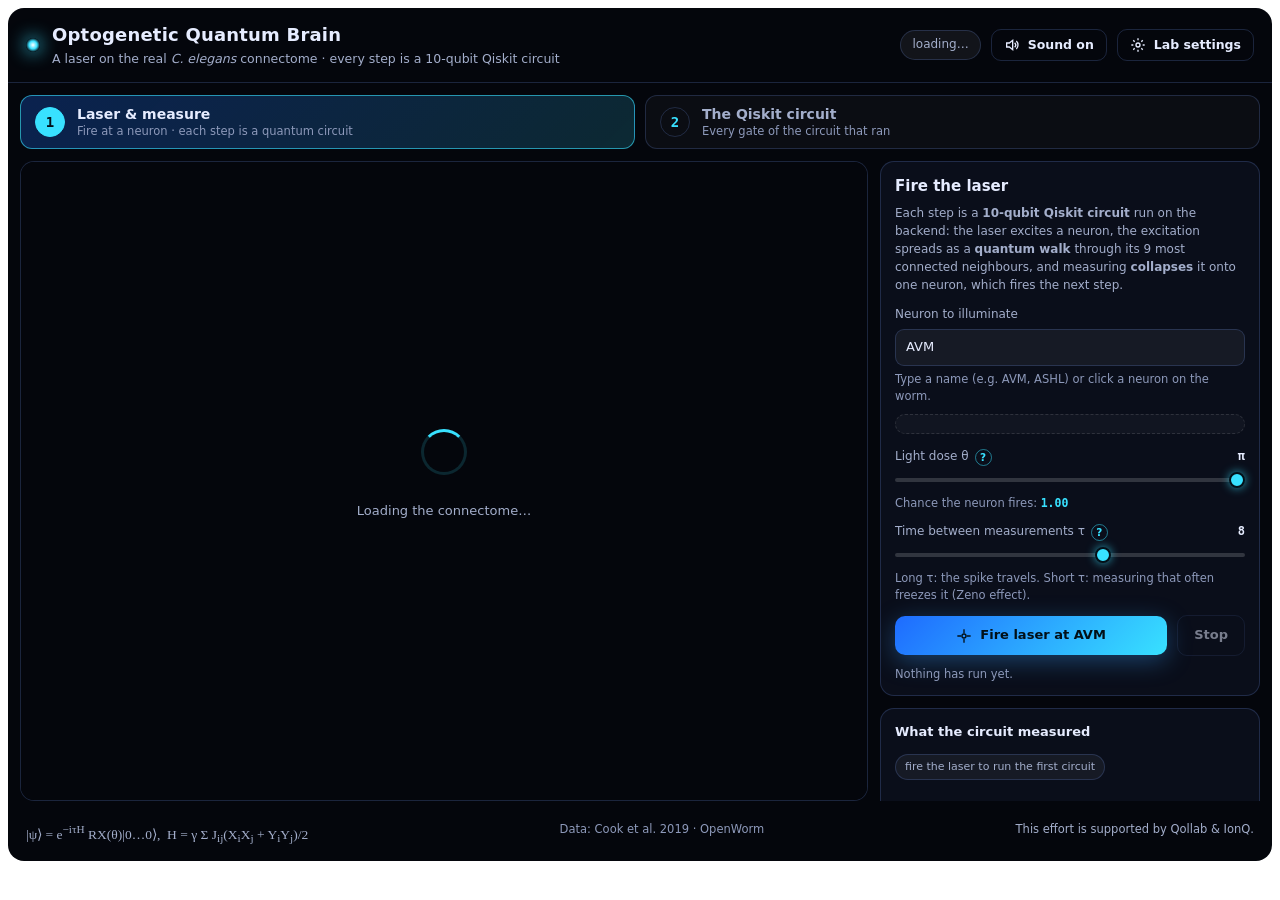
==== index.html @ a7ccf543 "Sync GitHub with the exact files from Qollab workspace" ====
<head>
<link rel="stylesheet" href="main.css">
<script type="module" src="main.js"></script>
</head>
<body>
<a class="skip-link" href="#chapters">Skip to the panels</a>

<div class="app" id="app" lang="en">
  <header class="topbar">
    <div class="brand">
      <span class="brand-dot" aria-hidden="true"></span>
      <div>
        <h1>Optogenetic Quantum Brain</h1>
        <p>A laser on the real <em>C. elegans</em> connectome · every step is a 10-qubit Qiskit circuit</p>
      </div>
    </div>
    <div class="top-actions">
      <p class="pill" id="backend-pill" role="status">loading…</p>
      <button type="button" class="btn ghost small" id="sound-btn" aria-pressed="true" title="The laser, the superposition and each measured neuron have their own sound">
        <svg viewBox="0 0 24 24" aria-hidden="true" focusable="false" id="sound-icon"><path d="M4 9v6h4l5 4V5L8 9H4z"/><path d="M16 8.5a5 5 0 0 1 0 7M18.5 6a8.5 8.5 0 0 1 0 12"/></svg>
        <span id="sound-label">Sound on</span>
      </button>
      <button type="button" class="btn ghost small" id="lab-btn" aria-expanded="false" aria-controls="lab">
        <svg viewBox="0 0 24 24" aria-hidden="true" focusable="false"><circle cx="12" cy="12" r="3" /><path d="M12 2v3M12 19v3M2 12h3M19 12h3M4.9 4.9l2.1 2.1M17 17l2.1 2.1M4.9 19.1L7 17M17 7l2.1-2.1" /></svg>
        Lab settings
      </button>
    </div>
  </header>

  <!-- Lab drawer: advanced settings (floats over both panels) -->
  <section class="lab" id="lab" aria-labelledby="lab-title" hidden>
    <div class="lab-head">
      <h2 id="lab-title">Lab settings</h2>
      <button type="button" class="icon-btn" id="lab-close" aria-label="Close lab settings">
        <svg viewBox="0 0 24 24" aria-hidden="true" focusable="false"><path d="M6 6l12 12M18 6L6 18" /></svg>
      </button>
    </div>
    <h3 class="sub">Physics</h3>
    <div class="field">
      <div class="field-head"><label for="gamma">Coupling γ</label><button type="button" class="help" data-help="gamma" aria-label="What is γ?">?</button><b id="gamma-val">1.0</b></div>
      <input type="range" id="gamma" min="0.2" max="3" step="0.1" value="1" />
    </div>
    <h3 class="sub">Quantum runs</h3>
    <div class="row">
      <label class="toggle" for="casc-pasos">steps per laser shot</label>
      <input type="number" id="casc-pasos" value="12" min="1" max="60" step="1" />
    </div>
    <div class="row">
      <label class="toggle" for="casc-shots">shots per circuit</label><button type="button" class="help" data-help="shots" aria-label="What are shots?">?</button>
      <input type="number" id="casc-shots" value="200" min="20" max="2000" step="20" />
    </div>
    <h3 class="sub">Sound</h3>
    <div class="field">
      <div class="field-head"><label for="music-vol">Background music (underwater ambience)</label><b id="music-vol-val">50%</b></div>
      <input type="range" id="music-vol" min="0" max="100" step="5" value="50" />
      <small class="hint">It starts with your first click and drops while each circuit is measured.</small>
    </div>
    <h3 class="sub">Display</h3>
    <div class="row small wrap">
      <label class="toggle"><input type="checkbox" id="show-edges" checked /> synapses</label>
      <label class="toggle"><input type="checkbox" id="swim" checked /> swimming</label>
      <label class="toggle"><input type="checkbox" id="autorotate" /> rotate</label>
      <label class="toggle">quality
        <select id="quality">
          <option value="auto">Auto</option><option value="alta">High</option><option value="media">Medium</option><option value="baja">Low</option>
        </select>
      </label>
    </div>
  </section>

  <!-- Two panels -->
  <nav class="chapters" id="chapters" aria-label="Panels">
    <div role="tablist" aria-label="Panels" class="tablist two">
      <button type="button" role="tab" id="tab-1" aria-controls="chap-1" aria-selected="true" class="tab">
        <span class="tab-num" aria-hidden="true">1</span>
        <span class="tab-txt"><b>Laser &amp; measure</b><small>Fire at a neuron · each step is a quantum circuit</small></span>
      </button>
      <button type="button" role="tab" id="tab-2" aria-controls="chap-2" aria-selected="false" tabindex="-1" class="tab">
        <span class="tab-num" aria-hidden="true">2</span>
        <span class="tab-txt"><b>The Qiskit circuit</b><small>Every gate of the circuit that ran</small></span>
      </button>
    </div>
  </nav>

  <!-- ===================== Panel 1 · Laser & measure ===================== -->
  <div class="layout" id="chap-1" role="tabpanel" aria-labelledby="tab-1">
    <div class="stage" id="stage">
      <canvas id="scene" tabindex="0" role="img"
              aria-label="3D C. elegans worm with its 302 neurons."
              aria-describedby="scene-help"></canvas>

      <div class="narration" id="narration">
        <p class="narr-kicker" id="narr-kicker">Start here</p>
        <p class="narr-text" id="narr-text">Loading the worm…</p>
      </div>

      <figure class="mini-circ" id="mini-circ" hidden>
        <figcaption><b>This step's circuit</b> <span id="mini-circ-cap"></span></figcaption>
        <div id="mini-circ-svg"></div>
      </figure>

      <div class="stage-foot">
        <p class="scene-help" id="scene-help">
          Drag to rotate · scroll to zoom · click a neuron to choose it.
          Keyboard (focus on the worm): <kbd>Enter</kbd> fire the laser, <kbd>R</kbd> reset view, <kbd>+</kbd>/<kbd>−</kbd> zoom.
        </p>
        <div class="legend" aria-hidden="true">
          <span><i class="dot sensory"></i>sensory</span>
          <span><i class="dot inter"></i>interneuron</span>
          <span><i class="dot motor"></i>motor</span>
          <span class="grad"><i></i>measured</span>
        </div>
      </div>
      <div class="tooltip" id="tooltip" aria-hidden="true"></div>
      <div class="loader" id="loader" role="status"><div class="ring" aria-hidden="true"></div><p id="loader-text">Loading the connectome…</p></div>
    </div>

    <div class="side">
      <div class="card">
        <h2>Fire the laser</h2>
        <p class="desc">Each step is a <b>10-qubit Qiskit circuit</b> run on the backend: the laser excites a neuron,
          the excitation spreads as a <b>quantum walk</b> through its 9 most connected neighbours, and measuring
          <b>collapses</b> it onto one neuron, which fires the next step.</p>
        <div class="field">
          <label class="lbl" for="neuron-input">Neuron to illuminate</label>
          <input id="neuron-input" list="neuron-list" value="AVM" autocomplete="off" spellcheck="false"
                 aria-describedby="neuron-hint neuron-card" />
          <datalist id="neuron-list"></datalist>
          <small class="hint" id="neuron-hint">Type a name (e.g. AVM, ASHL) or click a neuron on the worm.</small>
        </div>
        <p class="neuron-card" id="neuron-card" aria-live="polite"></p>
        <div class="field">
          <div class="field-head"><label for="theta">Light dose θ</label><button type="button" class="help" data-help="theta" aria-label="What is θ?">?</button><b id="theta-val">π</b></div>
          <input type="range" id="theta" min="0.1" max="3.14159" step="0.01" value="3.14159" aria-describedby="pfire-hint" />
          <small class="hint" id="pfire-hint">Chance the neuron fires: <b id="pfire">1.00</b></small>
        </div>
        <div class="field">
          <div class="field-head"><label for="tau">Time between measurements τ</label><button type="button" class="help" data-help="tau" aria-label="What is τ?">?</button><b id="tau-val">8</b></div>
          <input type="range" id="tau" min="2" max="12" step="1" value="8" aria-describedby="tau-hint" />
          <small class="hint" id="tau-hint">Long τ: the spike travels. Short τ: measuring that often freezes it (Zeno effect).</small>
        </div>
        <div class="row">
          <button type="button" class="btn primary" id="fire-btn">
            <svg viewBox="0 0 24 24" aria-hidden="true" focusable="false"><path d="M12 2v6M12 16v6M2 12h6M16 12h6" /><circle cx="12" cy="12" r="3" /></svg>
            <span id="fire-label">Fire laser at AVM</span>
          </button>
          <button type="button" class="btn ghost stop" id="casc-stop" disabled>Stop</button>
        </div>
        <p class="hint" id="casc-estado" aria-live="polite">Nothing has run yet.</p>
      </div>

      <div class="card cascade" id="casc-card">
        <h3>What the circuit measured</h3>
        <div class="chips" id="casc-chips"><span class="chip">fire the laser to run the first circuit</span></div>
        <figure class="chart">
          <div id="casc-bars"></div>
          <figcaption class="legend-row" id="casc-legend"></figcaption>
        </figure>
        <details class="data-box">
          <summary>Show the window as a table</summary>
          <div id="casc-table"></div>
        </details>
        <h3 class="sub" id="h-chain">Spike chain</h3>
        <ol class="casc-log" id="casc-log" aria-labelledby="h-chain"></ol>
      </div>
      <button type="button" class="btn next" data-goto="2">See the full Qiskit circuit →</button>
    </div>
  </div>

  <!-- ===================== Panel 2 · The Qiskit circuit ===================== -->
  <section class="circuit-view" id="chap-2" role="tabpanel" aria-labelledby="tab-2" hidden>
    <div class="card circ-card">
      <div class="circ-head">
        <div>
          <h2 id="circ-title">The Qiskit circuit</h2>
          <p class="desc" id="circ-sub">The exact <code>QuantumCircuit</code> that is sent to the backend.</p>
        </div>
        <div class="circ-controls">
          <label class="toggle" for="circ-step">circuit</label>
          <select id="circ-step"></select>
          <fieldset class="seg" id="circ-vista">
            <legend class="sr-only">Circuit view</legend>
            <label><input type="radio" name="circ-vista" value="completa" checked /><span>All gates</span></label>
            <label><input type="radio" name="circ-vista" value="compacta" /><span>Compact (e<sup>−iτH</sup>)</span></label>
          </fieldset>
        </div>
      </div>
      <div class="chips" id="circ-chips" aria-live="polite"></div>
      <div class="circ-legend" aria-hidden="true">
        <span><i class="g-laser"></i>laser RX(θ) / X</span>
        <span><i class="g-hop"></i>hop RXX·RYY between two neurons (one synapse)</span>
        <span><i class="g-u"></i>e<sup>−iτH</sup> quantum walk</span>
        <span><i class="g-m"></i>measurement</span>
      </div>
      <div class="circ-wrap" id="circ-wrap">
        <div class="circ-names" id="circ-names"></div>
        <div class="circ-scroll" id="circ-scroll" tabindex="0" role="group" aria-label="Circuit diagram, scrolls horizontally">
          <div id="circ-svg"></div>
        </div>
      </div>
      <p class="hint" id="circ-hint">Scroll sideways to follow the circuit from left (laser) to right (measurement). Hover a gate to see its angle.</p>
    </div>

    <div class="circ-grid">
      <div class="card">
        <h3 id="h-counts">Measurement results</h3>
        <p class="hint" id="counts-sub"></p>
        <ol class="counts" id="counts" aria-labelledby="h-counts"></ol>
      </div>
      <div class="card mpl-card">
        <h3>Qiskit's own drawing <span class="mono">QuantumCircuit.draw("mpl")</span></h3>
        <p class="hint" id="fig-estado" aria-live="polite">Loads in the background.</p>
        <figure class="fig-box" id="fig-box-c" hidden>
          <div class="fig-scroll"><img id="fig-circ" alt="" /></div>
          <figcaption class="hint" id="fig-circ-cap"></figcaption>
        </figure>
        <figure class="fig-box" id="fig-box-h" hidden>
          <div class="fig-scroll"><img id="fig-hist" alt="" /></div>
          <figcaption class="hint" id="fig-hist-cap"></figcaption>
        </figure>
      </div>
    </div>
    <button type="button" class="btn next" data-goto="1">← Back to the laser</button>
  </section>

  <footer class="footer">
    <span class="formula" aria-label="Each step: RX of theta on the lit neuron, then e to the minus i tau H, with H equal to gamma times the sum over synapses of J i j times X i X j plus Y i Y j over two, then measure">
      |ψ⟩ = e<sup>−iτH</sup> RX(θ)|0…0⟩, &nbsp;H = γ Σ J<sub>ij</sub>(X<sub>i</sub>X<sub>j</sub> + Y<sub>i</sub>Y<sub>j</sub>)/2</span>
    <span>Data: Cook et al. 2019 · OpenWorm</span>
    <span class="attribution">This effort is supported by Qollab &amp; IonQ.</span>
  </footer>

  <div class="help-pop" id="help-pop" role="note" hidden>
    <p id="help-text"></p>
  </div>

  <div class="sr-only" id="sr-status" aria-live="polite"></div>
  <div class="toast" id="toast" role="status" aria-live="polite"></div>
</div>
</body>
---- main.css ----
/* Cerebro Cuántico Optogenético · estilos de la página Qollab (JS / Qiskit) */
:root {
  --bg: #04060c;
  --panel: rgba(12, 17, 30, 0.86);
  --panel-solid: #0c111e;
  --panel-border: rgba(120, 160, 255, 0.2);
  --text: #e6ecff;
  --muted: #a3aecb;      /* ≥ 7:1 sobre el panel */
  --faint: #8d99ba;      /* ≥ 5:1 sobre el panel */
  --accent: #38e1ff;
  --focus: #ffd166;
  --good: #3ee08f;
  --bad: #ff8a9b;
  --amber: #ffb347;
  --sensory: #2dd4bf;
  --inter: #a78bfa;
  --motor: #f59e0b;
  --radius: 14px;
  --stage-h: 640px;
  --font: "Inter", "Segoe UI", system-ui, -apple-system, Roboto, sans-serif;
  --mono: "JetBrains Mono", "Cascadia Code", Consolas, ui-monospace, monospace;
}

.app, .app * { box-sizing: border-box; }
.app { background: var(--bg); color: var(--text); font-family: var(--font); font-size: 14px; line-height: 1.45;
  border-radius: 16px; overflow: hidden; position: relative; }
.app em { font-style: italic; }
.mono { font-family: var(--mono); font-size: 12px; color: var(--muted); }
.sr-only { position: absolute !important; width: 1px; height: 1px; padding: 0; margin: -1px; overflow: hidden;
  clip: rect(0 0 0 0); white-space: nowrap; border: 0; }
.skip-link { position: absolute; left: 8px; top: -40px; z-index: 20; background: var(--focus); color: #111;
  padding: 6px 10px; border-radius: 8px; font: 600 13px var(--font); }
.skip-link:focus { top: 8px; }
.app :focus-visible { outline: 2px solid var(--focus); outline-offset: 2px; }
.app kbd { font-family: var(--mono); font-size: 11px; padding: 0 4px; border: 1px solid var(--panel-border); border-radius: 4px; }

/* ---------- barra superior ---------- */
.topbar { display: flex; justify-content: space-between; align-items: center; gap: 12px; padding: 14px 18px;
  border-bottom: 1px solid var(--panel-border); }
.brand { display: flex; gap: 12px; align-items: center; }
.brand h1 { margin: 0; font-size: 18px; font-weight: 650; letter-spacing: 0.2px; }
.brand p { margin: 2px 0 0; font-size: 12.5px; color: var(--muted); }
.brand-dot { flex: none; width: 14px; height: 14px; border-radius: 50%;
  background: radial-gradient(circle, #fff 0%, var(--accent) 40%, transparent 72%); box-shadow: 0 0 18px var(--accent);
  animation: pulse 2.4s ease-in-out infinite; }
@keyframes pulse { 50% { transform: scale(1.35); opacity: 0.7; } }
.pill { margin: 0; font-size: 12px; padding: 5px 11px; border-radius: 999px; background: rgba(255,255,255,0.06);
  border: 1px solid var(--panel-border); color: var(--muted); white-space: nowrap; }
.pill.ok { color: var(--good); border-color: rgba(62,224,143,0.45); }
.pill.warn { color: var(--amber); border-color: rgba(255,179,71,0.45); }
.pill.err { color: var(--bad); border-color: rgba(255,107,129,0.5); }

/* ---------- capítulos ---------- */
.top-actions { display: flex; gap: 10px; align-items: center; }
.btn.small { width: auto; padding: 6px 12px; font-size: 12.5px; }
.btn.ghost { background: transparent; }
.btn.ghost[aria-expanded="true"] { background: rgba(56,225,255,0.14); color: var(--accent); border-color: rgba(56,225,255,0.5); }
.chapters { padding: 12px 12px 0; }
.tablist { display: grid; grid-template-columns: repeat(3, 1fr); gap: 10px; }
.tablist.two { grid-template-columns: 1fr 1fr; }
.tab { all: unset; box-sizing: border-box; display: flex; align-items: center; gap: 12px; padding: 10px 14px; cursor: pointer;
  border-radius: 12px; border: 1px solid var(--panel-border); background: rgba(255,255,255,0.03); color: var(--muted);
  transition: background .15s, border-color .15s; }
.tab:hover { background: rgba(255,255,255,0.07); color: var(--text); }
.tab:focus-visible { outline: 2px solid var(--focus); outline-offset: 2px; }
.tab[aria-selected="true"] { background: linear-gradient(135deg, rgba(30,107,255,0.28), rgba(56,225,255,0.16));
  border-color: rgba(56,225,255,0.6); color: var(--text); }
.tab-num { flex: none; display: grid; place-items: center; width: 30px; height: 30px; border-radius: 50%; font: 700 14px var(--mono);
  border: 1px solid var(--panel-border); color: var(--accent); }
.tab[aria-selected="true"] .tab-num { background: var(--accent); color: #021018; border-color: var(--accent); }
.tab-txt { display: flex; flex-direction: column; line-height: 1.25; }
.tab-txt b { font-size: 14px; font-weight: 650; }
.tab-txt small { font-size: 11.5px; color: var(--faint); }

/* ---------- distribución ---------- */
.layout { display: grid; grid-template-columns: minmax(0, 1fr) 380px; gap: 12px; padding: 12px; }
.layout[hidden], .circuit-view[hidden] { display: none; }
.side { max-height: var(--stage-h); overflow-y: auto; scrollbar-width: thin;
  scrollbar-color: rgba(255,255,255,0.15) transparent; }
.chapter:focus { outline: none; }
.chapter[hidden], .lab[hidden] { display: none; }
.card { background: var(--panel); border: 1px solid var(--panel-border); border-radius: var(--radius);
  padding: 14px 14px 12px; margin-bottom: 12px; }
.side h2 { margin: 0 0 10px; font-size: 15px; font-weight: 650; }
.side h3 { margin: 0 0 10px; font-size: 13px; font-weight: 650; }
.side h3.sub { margin: 14px 0 6px; font-size: 11.5px; font-weight: 600; color: var(--faint); text-transform: uppercase; letter-spacing: .4px; }
.btn.next { margin: 0 0 4px; background: transparent; border-style: dashed; color: var(--accent); }

/* Lab: cajón de ajustes avanzados, flota sobre los dos paneles */
.lab { position: absolute; right: 12px; top: 66px; z-index: 20; width: min(360px, calc(100% - 24px));
  max-height: min(620px, calc(100% - 80px)); overflow-y: auto; background: var(--panel-solid);
  border: 1px solid rgba(56,225,255,0.45); border-radius: var(--radius); padding: 14px; box-shadow: 0 16px 50px rgba(0,0,0,0.7); }
.lab h2 { margin: 0; font-size: 15px; }
.lab h3.sub { margin: 14px 0 6px; font-size: 11.5px; font-weight: 600; color: var(--faint); text-transform: uppercase; letter-spacing: .4px; }
.lab-head { display: flex; justify-content: space-between; align-items: center; }
.lab-head h2 { margin: 0; }
.lab .row label.toggle { flex: 1; }
.icon-btn.plain svg, #lab-close svg { fill: none; stroke: currentColor; stroke-width: 2.2; }

.stage { position: relative; height: var(--stage-h); border-radius: var(--radius); overflow: hidden;
  border: 1px solid var(--panel-border); background: var(--bg); }
.stage canvas { position: absolute; inset: 0; width: 100%; height: 100%; display: block; cursor: grab; }
.stage canvas:focus-visible { outline: 2px solid var(--focus); outline-offset: -3px; }

/* Narración: "qué estás viendo" */
.narration { position: absolute; left: 14px; top: 14px; max-width: min(460px, calc(100% - 28px)); z-index: 3;
  background: rgba(6, 10, 20, 0.78); border: 1px solid var(--panel-border); border-left: 3px solid var(--accent);
  border-radius: 12px; padding: 10px 14px; pointer-events: none; backdrop-filter: blur(4px); }
.narration.collapse { border-left-color: var(--amber); }
.narr-kicker { margin: 0 0 3px; font-size: 10.5px; font-weight: 700; letter-spacing: .6px; text-transform: uppercase; color: var(--accent); }
.narration.collapse .narr-kicker { color: var(--amber); }
.narr-text { margin: 0; font-size: 13.5px; line-height: 1.5; color: var(--text); }
.narr-text b { color: #fff; }
.narr-text .q { color: var(--accent); font-weight: 600; }
.narr-text .a { color: var(--amber); font-weight: 600; }

/* Circuito del paso (SVG dibujado en JS) */
.mini-circ { position: absolute; right: 14px; top: 14px; z-index: 3; margin: 0; width: 290px;
  background: rgba(6, 10, 20, 0.85); border: 1px solid var(--panel-border); border-radius: 12px; padding: 8px 10px 6px;
  backdrop-filter: blur(4px); }
.mini-circ[hidden] { display: none; }
.mini-circ figcaption { font-size: 11px; color: var(--muted); margin-bottom: 4px; }
.mini-circ figcaption b { color: var(--text); }
.mini-circ svg { display: block; width: 100%; height: auto; }
.mini-circ .w { stroke: rgba(200,215,255,0.35); stroke-width: 1; }
.mini-circ .w.hot { stroke: var(--amber); stroke-width: 1.6; }
.mini-circ text { font-family: var(--mono); font-size: 9px; fill: var(--muted); }
.mini-circ text.hot { fill: var(--amber); font-weight: 700; }
.mini-circ .gate { fill: #13204a; stroke: var(--accent); stroke-width: 1; }
.mini-circ .gate-u { fill: rgba(30,107,255,0.25); stroke: var(--accent); stroke-width: 1; }
.mini-circ .gate-t { fill: var(--text); font-size: 9.5px; font-family: var(--font); }
.mini-circ .gate-t.big { font-size: 15px; font-family: "Cambria Math", "STIX Two Math", Georgia, serif; }
.mini-circ .meter { fill: #0c111e; stroke: rgba(200,215,255,0.6); stroke-width: 1; }
.mini-circ .meter.hot { stroke: var(--amber); }

.stage-foot { position: absolute; left: 12px; right: 12px; bottom: 10px; display: flex; justify-content: space-between;
  align-items: flex-end; gap: 12px; pointer-events: none; }
.scene-help { margin: 0; font-size: 11px; color: var(--muted); text-shadow: 0 1px 3px #000; max-width: 520px; }
.scene-help kbd { background: rgba(4,6,12,0.6); }
.stage .legend { display: flex; gap: 12px; align-items: center; font-size: 11.5px;
  color: var(--muted); flex-wrap: wrap; justify-content: flex-end; }
.legend .dot { display: inline-block; width: 9px; height: 9px; border-radius: 50%; margin-right: 5px; vertical-align: -1px; }
.dot.sensory { background: var(--sensory); } .dot.inter { background: var(--inter); } .dot.motor { background: var(--motor); }
.legend .grad i { display: inline-block; width: 60px; height: 8px; border-radius: 4px; margin-right: 6px;
  background: linear-gradient(90deg, #13204a, #1e6bff, #38e1ff, #ffffff); }
.neuron-label { position: absolute; pointer-events: none; z-index: 2; font: 600 12px var(--mono); color: #cfe9ff;
  text-shadow: 0 0 8px rgba(56,225,255,.9); transform: translate(-50%, -160%); white-space: nowrap; }

/* Ayuda "?" */
.help { all: unset; box-sizing: border-box; display: inline-grid; place-items: center; width: 17px; height: 17px; flex: none;
  border-radius: 50%; border: 1px solid rgba(56,225,255,0.5); color: var(--accent); font: 700 10.5px var(--font); cursor: pointer;
  vertical-align: 1px; }
.help:hover, .help[aria-expanded="true"] { background: rgba(56,225,255,0.18); }
.help:focus-visible { outline: 2px solid var(--focus); outline-offset: 2px; }
.help-pop { position: absolute; z-index: 30; max-width: 300px; background: var(--panel-solid); border: 1px solid rgba(56,225,255,0.55);
  border-radius: 12px; padding: 10px 12px; font-size: 12.5px; line-height: 1.5; color: var(--text);
  box-shadow: 0 10px 30px rgba(0,0,0,0.6); }
.help-pop[hidden] { display: none; }
.help-pop p { margin: 0; }

/* ---------- formularios ---------- */
.field { display: block; margin-bottom: 12px; }
.field > label { display: flex; justify-content: space-between; font-size: 12px; color: var(--muted); margin-bottom: 6px; }
.field-head { display: flex; align-items: center; gap: 6px; font-size: 12px; color: var(--muted); margin-bottom: 4px; }
.field-head label { color: var(--muted); }
.field-head b { margin-left: auto; color: var(--text); font-weight: 600; font-family: var(--mono); font-size: 12px; }
.field > label b { color: var(--text); font-weight: 600; font-family: var(--mono); font-size: 12px; }
.hint { display: block; font-size: 11.5px; color: var(--faint); margin: 5px 0 0; line-height: 1.45; }
.hint b { color: var(--accent); font-family: var(--mono); }
.desc { font-size: 12px; color: var(--muted); margin: -4px 0 12px; line-height: 1.5; }

.app input:not([type]), .app input[list], .app select, .app input[type="number"] {
  width: 100%; background: rgba(255,255,255,0.05); color: var(--text); border: 1px solid var(--panel-border);
  border-radius: 9px; padding: 8px 10px; font: inherit; font-size: 13px; }
.app input:focus, .app select:focus { border-color: rgba(56,225,255,0.65); }
.app select option { background: var(--panel-solid); }
.app input[type="number"] { width: 100px; flex: none; }
.app input[type="range"] { -webkit-appearance: none; appearance: none; width: 100%; height: 4px; border-radius: 4px;
  background: rgba(255,255,255,0.16); margin: 8px 0; }
.app input[type="range"]::-webkit-slider-thumb { -webkit-appearance: none; width: 16px; height: 16px; border-radius: 50%;
  background: var(--accent); box-shadow: 0 0 10px rgba(56,225,255,0.7); cursor: pointer; border: 2px solid #031018; }
.app input[type="range"]::-moz-range-thumb { width: 14px; height: 14px; border-radius: 50%; background: var(--accent);
  border: 2px solid #031018; cursor: pointer; }

.btn { display: inline-flex; align-items: center; justify-content: center; gap: 8px; width: 100%; padding: 10px 14px;
  border-radius: 10px; border: 1px solid var(--panel-border); background: rgba(255,255,255,0.07); color: var(--text);
  font: inherit; font-size: 13px; font-weight: 600; cursor: pointer; transition: background .15s, box-shadow .15s; }
.btn:hover { background: rgba(255,255,255,0.12); }
.btn:disabled { opacity: 0.5; cursor: not-allowed; }
.btn.primary { background: linear-gradient(135deg, #1e6bff, #38e1ff); border: none; color: #021018;
  box-shadow: 0 6px 24px rgba(56,160,255,0.35); }
.btn svg { width: 16px; height: 16px; fill: none; stroke: currentColor; stroke-width: 2; }
.icon-btn { flex: none; width: 36px; height: 36px; border-radius: 50%; border: 1px solid var(--panel-border);
  background: rgba(56,225,255,0.12); color: var(--accent); display: grid; place-items: center; cursor: pointer; }
.icon-btn svg { width: 15px; height: 15px; fill: currentColor; }

.row { display: flex; gap: 10px; align-items: center; margin-bottom: 10px; }
.row.small { font-size: 12px; color: var(--muted); flex-wrap: wrap; gap: 10px 12px; }
.toggle { display: inline-flex; align-items: center; gap: 6px; cursor: pointer; font-size: 12px; color: var(--muted); }
.toggle.block { display: flex; margin: 0 0 10px; }
.toggle select { padding: 2px 6px; font-size: 12px; width: auto; }
.playback #timeline { flex: 1; }
#time-label { min-width: 62px; text-align: right; }

.neuron-card { font-size: 12px; color: var(--muted); background: rgba(255,255,255,0.03); border-radius: 10px;
  padding: 9px 11px; margin: -2px 0 14px; line-height: 1.5; border: 1px dashed rgba(255,255,255,0.12); }
.neuron-card b { color: var(--text); }
.tag { display: inline-block; font-size: 10.5px; padding: 1px 7px; border-radius: 999px; margin-left: 4px; background: rgba(255,255,255,0.08); }
.tag.sensory { color: var(--sensory); } .tag.interneuron { color: var(--inter); } .tag.motor { color: var(--motor); }

.metrics { display: grid; grid-template-columns: repeat(3, 1fr); gap: 8px; margin: 4px 0 0; }
.metrics div { background: rgba(255,255,255,0.04); border-radius: 10px; padding: 8px 9px; }
.metrics dt { font-size: 10.5px; color: var(--faint); }
.metrics dd { margin: 2px 0 0; font-size: 15px; font-weight: 650; font-family: var(--mono); }
.toplist { list-style: none; margin: 0; padding: 0; font-size: 12px; }
.toplist li { padding: 0; }
.toplist button { all: unset; box-sizing: border-box; width: 100%; display: grid; grid-template-columns: 52px 1fr 50px; gap: 8px;
  align-items: center; padding: 3px 2px; color: var(--muted); cursor: pointer; border-radius: 6px; }
.toplist button:hover, .toplist button:focus-visible { color: var(--text); background: rgba(255,255,255,0.05); }
.toplist .bar { height: 5px; border-radius: 4px; background: linear-gradient(90deg, #1e6bff, var(--accent)); }
.toplist .p { text-align: right; font-family: var(--mono); font-size: 11px; }

.seg { display: grid; grid-template-columns: 1fr 1fr; background: rgba(255,255,255,0.04); border-radius: 10px; padding: 3px;
  margin: 0 0 12px; border: 1px solid var(--panel-border); }
.seg label { position: relative; }
.seg input { position: absolute; opacity: 0; inset: 0; margin: 0; cursor: pointer; }
.seg span { display: block; text-align: center; color: var(--muted); padding: 7px; border-radius: 8px; font-size: 12.5px; font-weight: 600; }
.seg input:checked + span { background: rgba(56,225,255,0.18); color: var(--accent); }
.seg input:focus-visible + span { outline: 2px solid var(--focus); }

.chips { display: flex; flex-wrap: wrap; gap: 6px; margin: 12px 0 6px; }
.chip { font-size: 11px; padding: 4px 9px; border-radius: 999px; background: rgba(255,255,255,0.05); border: 1px solid var(--panel-border); color: var(--muted); }
.chip b { color: var(--text); font-family: var(--mono); font-weight: 600; }
.chip.good b { color: var(--good); } .chip.warn b { color: var(--amber); }
.chart { margin: 8px 0 0; }
.chart svg { width: 100%; max-width: 440px; display: block; overflow: visible; }
.chart .axis text { fill: var(--faint); font-size: 10px; font-family: var(--font); }
.chart .axis line { stroke: rgba(255,255,255,0.14); }
.legend-row { display: flex; flex-wrap: wrap; gap: 10px; font-size: 11px; color: var(--muted); margin: 6px 0 4px; }
.legend-row i { display: inline-block; width: 9px; height: 9px; border-radius: 2px; margin-right: 4px; vertical-align: -1px; }
.data-box { margin-top: 8px; font-size: 12px; color: var(--muted); }
.data-box summary { cursor: pointer; padding: 4px 0; }
.data-box table { width: 100%; border-collapse: collapse; font-size: 11.5px; margin-top: 4px; }
.data-box th, .data-box td { text-align: right; padding: 3px 4px; border-bottom: 1px solid rgba(255,255,255,0.07); font-family: var(--mono); }
.data-box th:first-child, .data-box td:first-child { text-align: left; }
.data-box th { color: var(--faint); font-weight: 600; font-family: var(--font); }
.qiskit-text { margin: 6px 0 0; max-height: 260px; overflow: auto; font: 10.5px/1.25 var(--mono); color: #cfe0ff;
  background: rgba(0,0,0,0.3); border-radius: 8px; padding: 8px; white-space: pre; }

.cascade .row .btn { flex: 1; }
.cascade .row input[type="number"] { width: 84px; }
.casc-log { margin: 6px 0 0; padding-left: 22px; max-height: 180px; overflow-y: auto; font-size: 12px; color: var(--muted); }
.casc-log li { padding: 1px 0; }
.casc-log b { color: var(--text); }
.casc-log .salto { color: var(--amber); }
.run .result { margin-top: 10px; font-size: 12px; color: var(--muted); }
.run .result b { color: var(--text); }
.run .result code { font-family: var(--mono); font-size: 11px; color: var(--accent); word-break: break-all; }
#casc-fig-btn, #micro-fig-btn { margin-top: 10px; }

/* ---------- figuras de Qiskit (matplotlib) ---------- */
.fig-dialog { width: min(1100px, calc(100vw - 32px)); max-height: calc(100vh - 32px); padding: 16px 18px;
  background: var(--panel-solid); color: var(--text); border: 1px solid var(--panel-border); border-radius: var(--radius);
  font-family: var(--font); font-size: 14px; }
.fig-dialog::backdrop { background: rgba(2, 3, 8, 0.75); }
.fig-head { display: flex; align-items: center; justify-content: space-between; gap: 12px; }
.fig-head h2 { margin: 0; font-size: 16px; }
#fig-close svg { fill: none; stroke: currentColor; stroke-width: 2.2; }
.fig-controls { display: flex; flex-wrap: wrap; align-items: center; gap: 10px; margin-top: 10px; }
.fig-controls[hidden] { display: none; }
.fig-controls select { min-width: 220px; }
.fig-controls .seg { min-width: 300px; margin: 0; border: 0; }
.fig-box { margin: 12px 0 0; }
.fig-scroll { overflow: auto; max-height: 60vh; background: #262626; border-radius: 10px; padding: 6px; }
.fig-scroll img { display: block; max-width: 100%; height: auto; }
.fig-scroll img:not([src]) { display: none; }
.fig-box[hidden] { display: none; }

/* ---------- pie y flotantes ---------- */
.footer { display: flex; justify-content: space-between; gap: 12px; flex-wrap: wrap; padding: 8px 18px 14px; font-size: 11.5px; color: var(--faint); }
.attribution { color: var(--muted); }
.footer .formula { font-family: "Cambria Math", "STIX Two Math", Georgia, serif; font-size: 13.5px; color: var(--muted); }
.tooltip { position: absolute; pointer-events: none; z-index: 5; background: rgba(8,12,22,0.94); border: 1px solid var(--panel-border);
  border-radius: 10px; padding: 8px 10px; font-size: 12px; line-height: 1.45; opacity: 0; transition: opacity .12s; max-width: 240px; }
.tooltip.show { opacity: 1; }
.toast { position: absolute; left: 50%; bottom: 56px; transform: translateX(-50%) translateY(12px); background: rgba(12,17,30,0.97);
  border: 1px solid var(--panel-border); padding: 10px 16px; border-radius: 12px; font-size: 13px; opacity: 0; transition: all .25s;
  z-index: 6; max-width: min(520px, 90%); text-align: center; pointer-events: none; }
.toast.show { opacity: 1; transform: translateX(-50%); }
.toast.err { border-color: rgba(255,107,129,0.6); }
.loader { position: absolute; inset: 0; display: grid; place-content: center; justify-items: center; gap: 14px; background: var(--bg);
  z-index: 10; transition: opacity .6s; color: var(--muted); font-size: 13px; text-align: center; padding: 20px; }
.loader.hide { opacity: 0; pointer-events: none; }
.loader .ring { width: 46px; height: 46px; border-radius: 50%; border: 3px solid rgba(56,225,255,0.15); border-top-color: var(--accent);
  animation: spin 0.9s linear infinite; }
@keyframes spin { to { transform: rotate(360deg); } }

/* ---------- pantallas medianas y pequeñas ---------- */
@media (max-width: 1100px) {
  .layout { grid-template-columns: minmax(0, 1fr) 340px; }
  .mini-circ { width: 240px; }
  .scene-help { display: none; }
}
@media (max-width: 860px) {
  :root { --stage-h: 460px; }
  .layout { grid-template-columns: 1fr; }
  .side { max-height: none; overflow: visible; }
  .tab-txt small { display: none; }
  .tab { padding: 8px 10px; gap: 8px; }
  .stage .legend { display: none; }
  .mini-circ { top: auto; bottom: 10px; width: 210px; }
  .narration { max-width: calc(100% - 28px); }
}
@media (max-width: 520px) {
  .topbar { flex-wrap: wrap; }
  .tab-num { width: 24px; height: 24px; font-size: 12px; }
  .tab-txt b { font-size: 12.5px; }
}

/* ---------- menos movimiento ---------- */
@media (prefers-reduced-motion: reduce) {
  .brand-dot, .loader .ring { animation: none; }
  .toast, .tooltip, .btn, .loader, .tab { transition: none; }
}

/* ---------- panel 1: botones ---------- */
.row .btn.primary { flex: 1; }
.btn.stop { width: auto; flex: none; padding: 10px 16px; }
.cascade h3 { margin-bottom: 4px; }
.field > label.lbl { display: block; }

/* ---------- panel 2: el circuito de Qiskit ---------- */
.circuit-view { padding: 12px; }
.circ-head { display: flex; justify-content: space-between; align-items: flex-start; gap: 16px; flex-wrap: wrap; }
.circ-head h2 { margin: 0 0 6px; font-size: 16px; }
.circ-head .desc { margin: 0; }
.circ-head code { font-family: var(--mono); font-size: 12px; color: var(--accent); }
.circ-controls { display: flex; align-items: center; gap: 10px; flex-wrap: wrap; }
.circ-controls select { width: auto; min-width: 230px; }
.circ-controls .seg { margin: 0; min-width: 280px; }
.circ-legend { display: flex; flex-wrap: wrap; gap: 14px; font-size: 11.5px; color: var(--muted); margin: 4px 0 10px; }
.circ-legend i { display: inline-block; width: 14px; height: 10px; border-radius: 3px; margin-right: 6px; vertical-align: -1px; }
.circ-legend .g-laser { background: #1e6bff; } .circ-legend .g-hop { background: rgba(167,139,250,0.55); border: 1px solid #a78bfa; }
.circ-legend .g-u { background: rgba(56,225,255,0.2); border: 1px solid var(--accent); } .circ-legend .g-m { background: #0c111e; border: 1px solid #c8d7ff; }
.circ-wrap { display: grid; grid-template-columns: auto minmax(0, 1fr); background: #060a14; border: 1px solid var(--panel-border);
  border-radius: 12px; overflow: hidden; }
.circ-names { border-right: 1px solid var(--panel-border); background: #08101f; }
.circ-names svg, #circ-svg svg { display: block; }
.circ-scroll { overflow-x: auto; overflow-y: hidden; scrollbar-width: thin; scrollbar-color: rgba(255,255,255,0.25) transparent; }
.circ-scroll:focus-visible { outline: 2px solid var(--focus); outline-offset: -2px; }
.qc text { font-family: var(--mono); font-size: 11px; fill: var(--muted); }
.qc .name { font-size: 12px; fill: var(--text); font-weight: 600; }
.qc .name.hot, .qc text.hot { fill: var(--amber); }
.qc .wire { stroke: rgba(200,215,255,0.32); stroke-width: 1; }
.qc .wire.hot { stroke: rgba(255,179,71,0.7); stroke-width: 1.4; }
.qc .g1 { fill: #1e6bff; stroke: #7cc4ff; stroke-width: 1; }
.qc .g1t { fill: #fff; font-family: var(--font); font-size: 10.5px; font-weight: 700; }
.qc .hop { stroke: #a78bfa; stroke-width: 1.6; }
.qc .hopbox { fill: #2a1f52; stroke: #a78bfa; stroke-width: 1; }
.qc .hopt { fill: #e3dbff; font-size: 8.5px; font-weight: 700; }
.qc .ubox { fill: rgba(56,225,255,0.12); stroke: var(--accent); stroke-width: 1.2; }
.qc .ut { fill: var(--text); font-family: "Cambria Math", "STIX Two Math", Georgia, serif; font-size: 20px; }
.qc .us { fill: var(--muted); font-size: 11px; }
.qc .meter { fill: #0c111e; stroke: #c8d7ff; stroke-width: 1; }
.qc .meter.hot { stroke: var(--amber); }
.qc .arc { fill: none; stroke: #c8d7ff; stroke-width: 1; }
.qc .arc.hot { stroke: var(--amber); }
.qc .bit { font-size: 12px; font-weight: 700; }
.qc .gate:hover rect, .qc .gate:hover line { filter: brightness(1.5); }
.qc .slice { fill: rgba(255,255,255,0.025); }
.qc .slice-t { font-size: 10px; fill: var(--faint); }
.circ-grid { display: grid; grid-template-columns: minmax(0, 1fr) minmax(0, 1.6fr); gap: 12px; margin-top: 12px; }
.counts { list-style: none; margin: 8px 0 0; padding: 0; font-size: 12.5px; }
.counts li { display: grid; grid-template-columns: 110px 1fr 104px; gap: 10px; align-items: center; padding: 3px 0; color: var(--muted); }
.counts .bar { height: 8px; border-radius: 4px; background: linear-gradient(90deg, #b3651c, var(--amber)); min-width: 2px; }
.counts .bar.ideal { background: linear-gradient(90deg, #1e6bff, var(--accent)); }
.counts .bar.noise { background: #6b7280; }
.counts .v { text-align: right; font-family: var(--mono); font-size: 11.5px; }
.counts li.hot { color: var(--amber); font-weight: 600; }
.mpl-card .fig-scroll { max-height: 46vh; }
.circuit-view > .btn.next { margin-top: 12px; }
@media (max-width: 960px) { .circ-grid { grid-template-columns: 1fr; } }
#sound-btn[aria-pressed="false"] { color: var(--faint); }
#sound-btn svg { width: 16px; height: 16px; fill: none; stroke: currentColor; stroke-width: 2; }
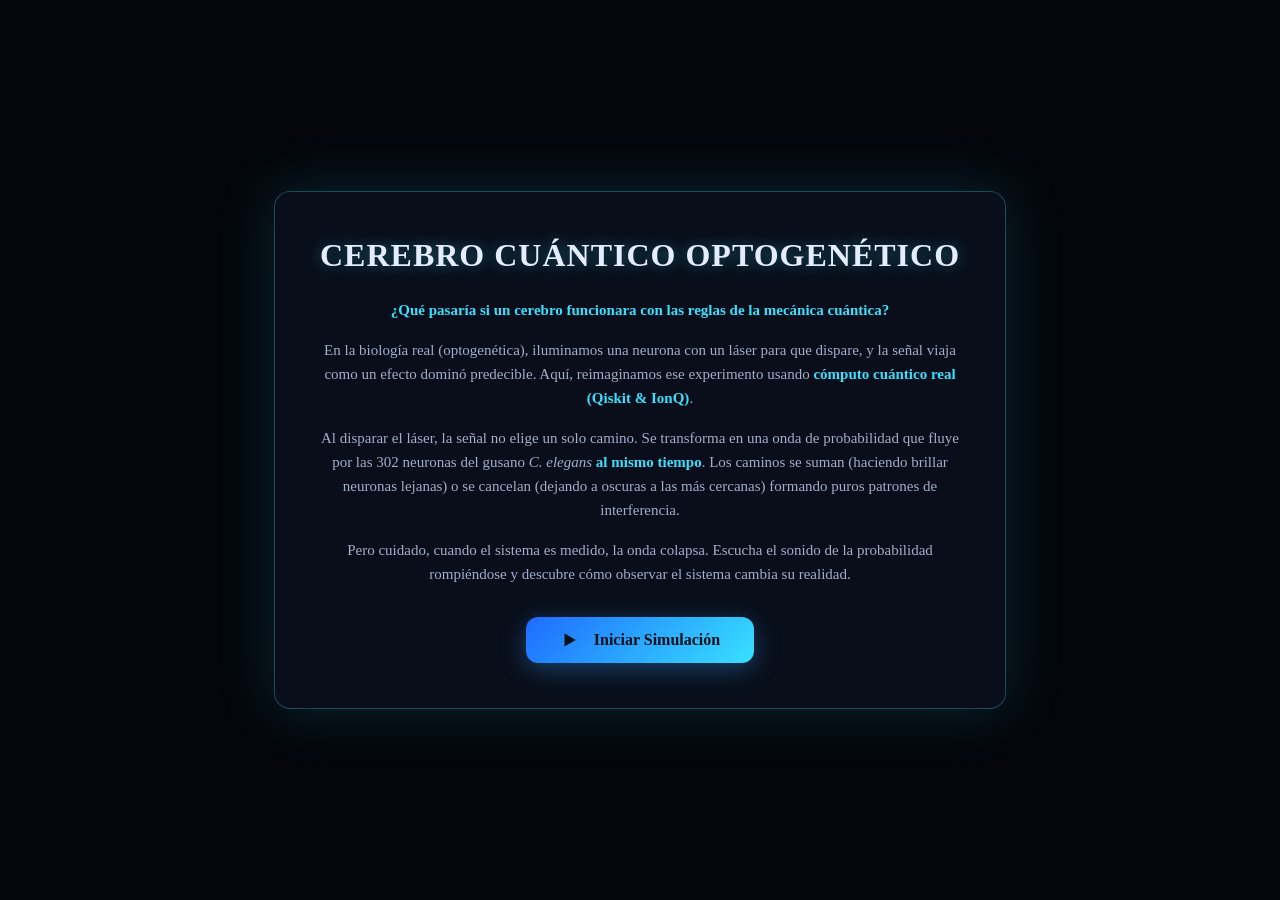
==== commit fe409f74: "Add interactive splash screen with context and audio unlock" ====
--- a/index.html
+++ b/index.html
@@ -3,6 +3,24 @@
 <script type="module" src="main.js"></script>
 </head>
 <body>
+<!-- Pantalla de Introducción -->
+  <div id="intro-screen" class="intro-screen">
+    <div class="intro-content">
+      <h1 class="intro-title">Cerebro Cuántico Optogenético</h1>
+      
+      <div class="intro-text">
+        <p><strong>¿Qué pasaría si un cerebro funcionara con las reglas de la mecánica cuántica?</strong></p>
+        <p>En la biología real (optogenética), iluminamos una neurona con un láser para que dispare, y la señal viaja como un efecto dominó predecible. Aquí, reimaginamos ese experimento usando <strong>cómputo cuántico real (Qiskit & IonQ)</strong>.</p>
+        <p>Al disparar el láser, la señal no elige un solo camino. Se transforma en una onda de probabilidad que fluye por las 302 neuronas del gusano <em>C. elegans</em> <strong>al mismo tiempo</strong>. Los caminos se suman (haciendo brillar neuronas lejanas) o se cancelan (dejando a oscuras a las más cercanas) formando puros patrones de interferencia.</p>
+        <p>Pero cuidado, cuando el sistema es medido, la onda colapsa. Escucha el sonido de la probabilidad rompiéndose y descubre cómo observar el sistema cambia su realidad.</p>
+      </div>
+      
+      <button id="intro-enter-btn" class="btn primary intro-btn">
+        <svg viewBox="0 0 24 24" aria-hidden="true" focusable="false" style="width: 18px; height: 18px; margin-right: 8px; vertical-align: middle;"><path d="M7 5l12 7-12 7z" fill="currentColor"/></svg>
+        Iniciar Simulación
+      </button>
+    </div>
+  </div>
 <a class="skip-link" href="#chapters">Skip to the panels</a>
 
 <div class="app" id="app" lang="en">
--- a/main.css
+++ b/main.css
@@ -382,3 +382,61 @@
 @media (max-width: 960px) { .circ-grid { grid-template-columns: 1fr; } }
 #sound-btn[aria-pressed="false"] { color: var(--faint); }
 #sound-btn svg { width: 16px; height: 16px; fill: none; stroke: currentColor; stroke-width: 2; }
+/* ---------- Pantalla de Introducción ---------- */
+.intro-screen {
+  position: fixed;
+  inset: 0;
+  z-index: 9999;
+  background: var(--bg, #0c111e);
+  display: flex;
+  align-items: center;
+  justify-content: center;
+  text-align: center;
+  transition: opacity 1.2s ease, visibility 1.2s ease;
+}
+
+.intro-screen.hidden {
+  opacity: 0;
+  visibility: hidden;
+}
+
+.intro-content {
+  max-width: 650px;
+  padding: 45px 40px;
+  background: rgba(12, 17, 30, 0.8);
+  border: 1px solid rgba(56, 225, 255, 0.3);
+  border-radius: 16px;
+  backdrop-filter: blur(12px);
+  box-shadow: 0 0 60px rgba(56, 225, 255, 0.15);
+}
+
+.intro-title {
+  font-size: 32px;
+  font-weight: 700;
+  color: var(--text, #ffffff);
+  margin-top: 0;
+  margin-bottom: 24px;
+  letter-spacing: 1px;
+  text-transform: uppercase;
+  text-shadow: 0 0 15px rgba(56, 225, 255, 0.4);
+}
+
+.intro-text p {
+  font-size: 15px;
+  color: var(--muted, #a0aabf);
+  line-height: 1.6;
+  margin-bottom: 16px;
+}
+
+.intro-text p strong {
+  color: var(--accent, #38e1ff);
+}
+
+.intro-btn {
+  font-size: 16px;
+  padding: 14px 34px;
+  width: auto;
+  margin-top: 15px;
+  border-radius: 12px;
+  cursor: pointer;
+}
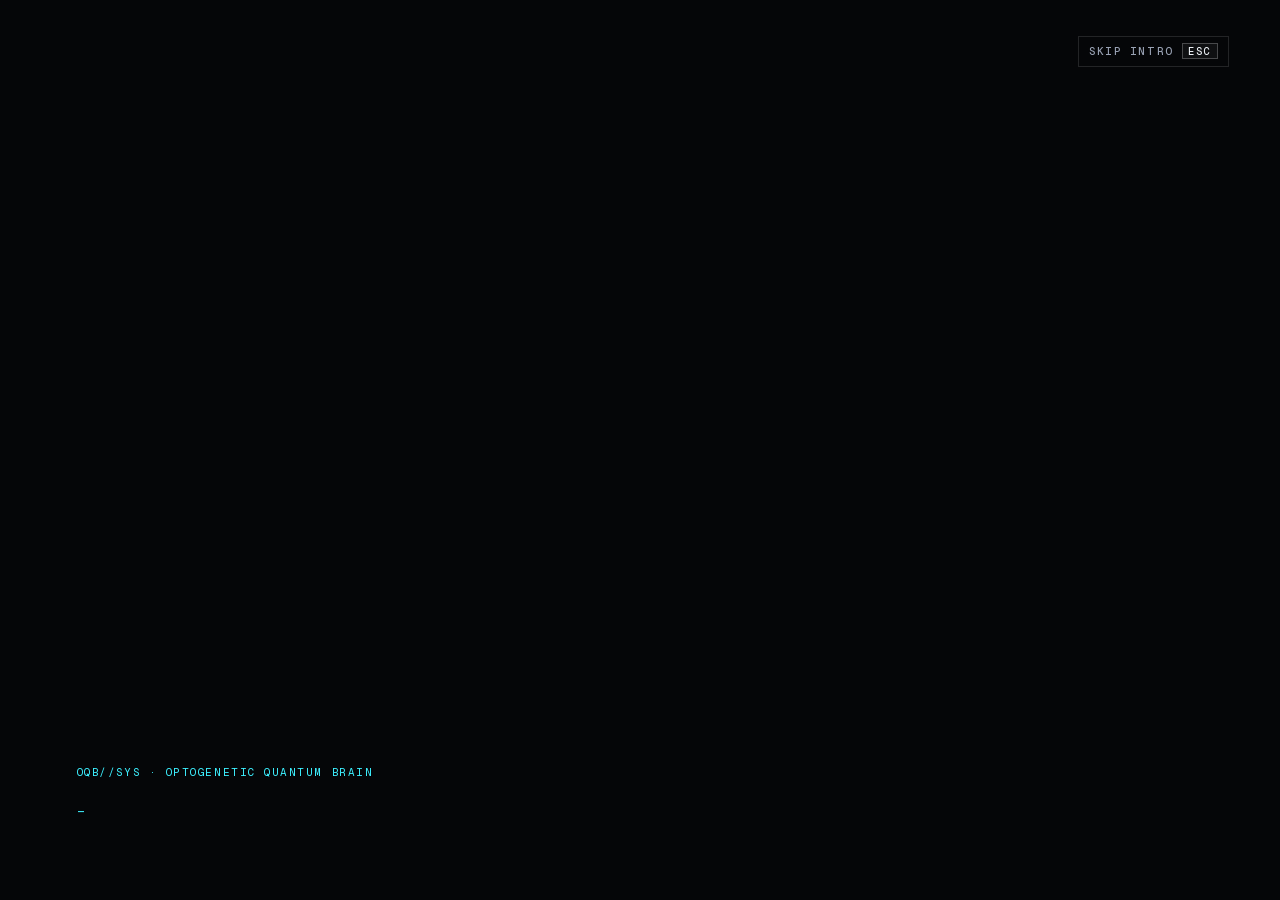
==== commit b2f655a5: "chore: sync repository with Qollab final version Bulk update to synchronize all local files, includi" ====
--- a/index.html
+++ b/index.html
@@ -3,62 +3,191 @@
 <script type="module" src="main.js"></script>
 </head>
 <body>
-<!-- Pantalla de Introducción -->
-  <div id="intro-screen" class="intro-screen">
-    <div class="intro-content">
-      <h1 class="intro-title">Cerebro Cuántico Optogenético</h1>
-      
-      <div class="intro-text">
-        <p><strong>¿Qué pasaría si un cerebro funcionara con las reglas de la mecánica cuántica?</strong></p>
-        <p>En la biología real (optogenética), iluminamos una neurona con un láser para que dispare, y la señal viaja como un efecto dominó predecible. Aquí, reimaginamos ese experimento usando <strong>cómputo cuántico real (Qiskit & IonQ)</strong>.</p>
-        <p>Al disparar el láser, la señal no elige un solo camino. Se transforma en una onda de probabilidad que fluye por las 302 neuronas del gusano <em>C. elegans</em> <strong>al mismo tiempo</strong>. Los caminos se suman (haciendo brillar neuronas lejanas) o se cancelan (dejando a oscuras a las más cercanas) formando puros patrones de interferencia.</p>
-        <p>Pero cuidado, cuando el sistema es medido, la onda colapsa. Escucha el sonido de la probabilidad rompiéndose y descubre cómo observar el sistema cambia su realidad.</p>
-      </div>
-      
-      <button id="intro-enter-btn" class="btn primary intro-btn">
-        <svg viewBox="0 0 24 24" aria-hidden="true" focusable="false" style="width: 18px; height: 18px; margin-right: 8px; vertical-align: middle;"><path d="M7 5l12 7-12 7z" fill="currentColor"/></svg>
-        Iniciar Simulación
+<head>
+<link rel="stylesheet" href="main.css">
+<script type="module" src="main.js"></script>
+</head>
+<body>
+<!-- Intro en fases (js/intro.js): arranque → título → 5 escenas (optogenética, Nobel 2026, luz, superposición,
+     colapso) sobre el gusano real → HUD.
+     Es un diálogo modal: la página queda inerte detrás hasta entrar. -->
+<div id="intro" class="intro" data-fase="boot" role="dialog" aria-modal="true" aria-labelledby="intro-title" lang="en">
+  <div class="intro-boot" id="intro-boot">
+    <p class="boot-head">OQB//SYS · optogenetic quantum brain</p>
+    <ol class="boot-log" id="boot-log" aria-live="polite"></ol>
+    <p class="boot-cursor" aria-hidden="true">_</p>
+  </div>
+
+  <div class="intro-title-wrap" id="intro-title-wrap">
+    <p class="intro-kicker">Qiskit × IonQ · a quantum walk on a real brain</p>
+    <h2 class="intro-title" id="intro-title" data-text="Optogenetic Quantum Brain">Optogenetic Quantum Brain</h2>
+    <p class="intro-sub">Fire a laser at one of the 302 neurons of <em>C. elegans</em>. Every jump of the spike is decided by
+      measuring a real 10-qubit circuit.</p>
+    <button type="button" class="press-start" id="intro-start">Press start</button>
+    <p class="intro-source">Real wiring: every neuron and synapse mapped with an electron microscope (Cook et al., <em>Nature</em> 2019).</p>
+  </div>
+
+  <div class="intro-brief" id="intro-brief">
+    <p class="brief-num" id="brief-num" aria-hidden="true">01</p>
+    <h3 class="brief-title" id="brief-title">Light</h3>
+    <p class="brief-text" id="brief-text" aria-live="polite"></p>
+    <div class="brief-pips" aria-hidden="true"><i></i><i></i><i></i><i></i><i></i></div>
+    <button type="button" class="btn-hud primary" id="intro-next">Next ▸</button>
+  </div>
+
+  <button type="button" class="intro-skip" id="intro-skip">Skip intro <kbd>Esc</kbd></button>
+</div>
+
+<a class="skip-link" href="#hud-deck" inert>Skip to the controls</a>
+
+<div class="app" id="app" lang="en" inert>
+  <div class="stage" id="stage">
+    <div class="viewport" id="viewport">
+      <canvas id="scene" tabindex="0" role="img" aria-label="3D C. elegans worm with its 302 neurons."
+              aria-describedby="scene-help"></canvas>
+      <div class="grain" aria-hidden="true"></div>
+      <div class="sweep" id="sweep" aria-hidden="true"></div>
+      <div class="tooltip" id="tooltip" aria-hidden="true"></div>
+    </div>
+
+    <!-- HUD · arriba: marca, estadísticas, acciones -->
+    <header class="hud-top">
+      <div class="hud-brand">
+        <span class="logo-mark" aria-hidden="true"></span>
+        <h1>Optogenetic <span>Quantum Brain</span></h1>
+      </div>
+      <dl class="hud-stats" id="hud-stats" aria-label="Session stats">
+        <div><dt>Step</dt><dd id="st-step">00/12</dd></div>
+        <div><dt>Jumps</dt><dd id="st-jumps">00</dd></div>
+        <div><dt>Streak</dt><dd id="st-streak">×0</dd></div>
+        <div><dt>Neurons</dt><dd id="st-neurons">000<small>/302</small></dd></div>
+      </dl>
+      <div class="hud-actions">
+        <p class="pill" id="backend-pill" role="status">loading…</p>
+        <button type="button" class="icon-hud" id="sound-btn" aria-pressed="true" aria-label="Sound on" title="Sound">
+          <svg viewBox="0 0 24 24" aria-hidden="true" focusable="false" id="sound-icon"><path d="M4 9v6h4l5 4V5L8 9H4z"/><path d="M16 8.5a5 5 0 0 1 0 7M18.5 6a8.5 8.5 0 0 1 0 12"/></svg>
+        </button>
+        <button type="button" class="icon-hud" id="lab-btn" aria-expanded="false" aria-controls="lab" aria-label="Settings menu" title="Settings (Esc)">
+          <svg viewBox="0 0 24 24" aria-hidden="true" focusable="false"><circle cx="12" cy="12" r="3" /><path d="M12 2v3M12 19v3M2 12h3M19 12h3M4.9 4.9l2.1 2.1M17 17l2.1 2.1M4.9 19.1L7 17M17 7l2.1-2.1" /></svg>
+        </button>
+      </div>
+    </header>
+
+    <!-- HUD · izquierda: bitácora (narración) y cadena de spikes -->
+    <section class="hud-panel hud-log" aria-label="Mission log">
+      <div class="narration" id="narration">
+        <p class="narr-kicker" id="narr-kicker">Standby</p>
+        <p class="narr-text" id="narr-text">Loading the worm…</p>
+      </div>
+      <details class="chain">
+        <summary><span class="lbl">Spike chain</span> <span class="chain-n" id="chain-n">0</span></summary>
+        <ol class="casc-log" id="casc-log" aria-label="Spike chain"></ol>
+      </details>
+    </section>
+
+    <!-- HUD · derecha: escáner de la ventana medida -->
+    <aside class="hud-panel hud-scan" id="casc-card" aria-labelledby="h-scan">
+      <h2 class="lbl" id="h-scan">Scanner · last measurement</h2>
+      <div class="chips" id="casc-chips"><span class="chip">fire the laser to run the first circuit</span></div>
+      <div class="conducta-box">
+        <div class="conducta-head"><h3 class="lbl" id="h-conducta">Worm behaviour</h3><button type="button" class="help" data-help="conducta" aria-label="Is the worm's behaviour real?">?</button></div>
+        <p class="conducta" id="casc-conducta" aria-labelledby="h-conducta">Each neuron that fires can make the worm move the way the real animal does.</p>
+      </div>
+      <figure class="mini-circ" id="mini-circ" hidden>
+        <figcaption><b>This step's circuit</b> <span id="mini-circ-cap"></span></figcaption>
+        <div id="mini-circ-svg"></div>
+      </figure>
+      <figure class="chart">
+        <div id="casc-bars"></div>
+        <figcaption class="legend-row" id="casc-legend"></figcaption>
+      </figure>
+      <details class="data-box">
+        <summary>Show the window as a table</summary>
+        <div id="casc-table"></div>
+      </details>
+      <button type="button" class="btn-hud ghost" id="inspect-btn" aria-controls="inspector">
+        Inspect the Qiskit circuit <kbd>C</kbd>
       </button>
-    </div>
-  </div>
-<a class="skip-link" href="#chapters">Skip to the panels</a>
-
-<div class="app" id="app" lang="en">
-  <header class="topbar">
-    <div class="brand">
-      <span class="brand-dot" aria-hidden="true"></span>
-      <div>
-        <h1>Optogenetic Quantum Brain</h1>
-        <p>A laser on the real <em>C. elegans</em> connectome · every step is a 10-qubit Qiskit circuit</p>
-      </div>
-    </div>
-    <div class="top-actions">
-      <p class="pill" id="backend-pill" role="status">loading…</p>
-      <button type="button" class="btn ghost small" id="sound-btn" aria-pressed="true" title="The laser, the superposition and each measured neuron have their own sound">
-        <svg viewBox="0 0 24 24" aria-hidden="true" focusable="false" id="sound-icon"><path d="M4 9v6h4l5 4V5L8 9H4z"/><path d="M16 8.5a5 5 0 0 1 0 7M18.5 6a8.5 8.5 0 0 1 0 12"/></svg>
-        <span id="sound-label">Sound on</span>
-      </button>
-      <button type="button" class="btn ghost small" id="lab-btn" aria-expanded="false" aria-controls="lab">
-        <svg viewBox="0 0 24 24" aria-hidden="true" focusable="false"><circle cx="12" cy="12" r="3" /><path d="M12 2v3M12 19v3M2 12h3M19 12h3M4.9 4.9l2.1 2.1M17 17l2.1 2.1M4.9 19.1L7 17M17 7l2.1-2.1" /></svg>
-        Lab settings
-      </button>
-    </div>
-  </header>
-
-  <!-- Lab drawer: advanced settings (floats over both panels) -->
+    </aside>
+
+    <!-- HUD · abajo: consola de control -->
+    <section class="hud-deck" id="hud-deck" aria-label="Laser controls" tabindex="-1">
+      <div class="deck-cell deck-target">
+        <div class="field-head"><label class="lbl" for="neuron-input">Target</label>
+          <button type="button" class="help" data-help="datos" aria-label="Is this the real worm?">?</button></div>
+        <input id="neuron-input" list="neuron-list" value="AVM" autocomplete="off" spellcheck="false"
+               aria-describedby="neuron-card" />
+        <datalist id="neuron-list"></datalist>
+        <p class="neuron-card" id="neuron-card" aria-live="polite"></p>
+      </div>
+
+      <div class="deck-cell deck-dose">
+        <div class="field-head"><span class="lbl" id="dose-lbl">Laser dose θ</span>
+          <button type="button" class="help" data-help="theta" aria-label="What is θ?">?</button>
+          <b id="theta-val">π</b></div>
+        <div class="dose-meter" id="dose-meter" role="slider" tabindex="0" aria-labelledby="dose-lbl"
+             aria-describedby="dose-hint" aria-valuemin="0" aria-valuemax="100" aria-valuenow="100"
+             aria-valuetext="θ = π, fire chance 100%"><i></i></div>
+        <p class="deck-sub" id="dose-hint">Fire chance <b id="pfire">100%</b> · sin²(θ/2) · click or drag to set</p>
+      </div>
+
+      <div class="deck-cell deck-tau">
+        <div class="field-head"><label class="lbl" for="tau">Measure every τ</label>
+          <button type="button" class="help" data-help="tau" aria-label="What is τ?">?</button>
+          <b id="tau-val">8</b></div>
+        <input type="range" id="tau" min="2" max="12" step="1" value="8" aria-describedby="tau-hint" />
+        <p class="deck-sub" id="tau-hint">Long τ: the spike travels · short τ: Zeno freeze</p>
+      </div>
+
+      <div class="deck-cell deck-fire">
+        <button type="button" class="fire-btn" id="fire-btn" aria-describedby="fire-hint">
+          <span class="fire-charge" aria-hidden="true"></span>
+          <span class="fire-txt" id="fire-label">Fire at AVM</span>
+        </button>
+        <div class="fire-row">
+          <p class="deck-sub" id="fire-hint">Tap: fire at dose θ · hold: charge</p>
+          <button type="button" class="btn-hud ghost stop" id="casc-stop" disabled>Stop</button>
+        </div>
+      </div>
+      <p class="deck-status" id="casc-estado" aria-live="polite">Nothing has run yet.</p>
+    </section>
+
+    <div class="hud-foot">
+      <p class="scene-help" id="scene-help">
+        <kbd>Space</kbd> hold to charge · <kbd>Enter</kbd> fire · <kbd>C</kbd> circuit · <kbd>R</kbd> reset view ·
+        <kbd>+</kbd>/<kbd>−</kbd> zoom · drag to orbit · click a neuron to target it</p>
+      <div class="legend" aria-hidden="true">
+        <span><i class="dot sensory"></i>sensory</span>
+        <span><i class="dot inter"></i>inter</span>
+        <span><i class="dot motor"></i>motor</span>
+        <span class="grad"><i></i>measured</span>
+      </div>
+    </div>
+
+    <div class="achievements" id="achievements" aria-live="polite"></div>
+    <div class="toast" id="toast" role="status" aria-live="polite"></div>
+  </div>
+
+  <!-- Menú de ajustes (Esc) -->
   <section class="lab" id="lab" aria-labelledby="lab-title" hidden>
     <div class="lab-head">
-      <h2 id="lab-title">Lab settings</h2>
-      <button type="button" class="icon-btn" id="lab-close" aria-label="Close lab settings">
+      <h2 id="lab-title">Settings</h2>
+      <button type="button" class="icon-hud" id="lab-close" aria-label="Close settings">
         <svg viewBox="0 0 24 24" aria-hidden="true" focusable="false"><path d="M6 6l12 12M18 6L6 18" /></svg>
       </button>
     </div>
-    <h3 class="sub">Physics</h3>
+    <h3 class="lbl sub">Laser</h3>
+    <div class="field">
+      <div class="field-head"><label for="theta">Dose θ for a tap</label><b id="theta-val2">π</b></div>
+      <input type="range" id="theta" min="0.1" max="3.14159" step="0.01" value="3.14159" />
+      <small class="hint">Holding the fire button charges θ from 0 instead.</small>
+    </div>
+    <h3 class="lbl sub">Physics</h3>
     <div class="field">
       <div class="field-head"><label for="gamma">Coupling γ</label><button type="button" class="help" data-help="gamma" aria-label="What is γ?">?</button><b id="gamma-val">1.0</b></div>
       <input type="range" id="gamma" min="0.2" max="3" step="0.1" value="1" />
     </div>
-    <h3 class="sub">Quantum runs</h3>
+    <h3 class="lbl sub">Quantum runs</h3>
     <div class="row">
       <label class="toggle" for="casc-pasos">steps per laser shot</label>
       <input type="number" id="casc-pasos" value="12" min="1" max="60" step="1" />
@@ -67,13 +196,12 @@
       <label class="toggle" for="casc-shots">shots per circuit</label><button type="button" class="help" data-help="shots" aria-label="What are shots?">?</button>
       <input type="number" id="casc-shots" value="200" min="20" max="2000" step="20" />
     </div>
-    <h3 class="sub">Sound</h3>
+    <h3 class="lbl sub">Sound</h3>
     <div class="field">
-      <div class="field-head"><label for="music-vol">Background music (underwater ambience)</label><b id="music-vol-val">50%</b></div>
+      <div class="field-head"><label for="music-vol">Music (underwater ambience)</label><b id="music-vol-val">50%</b></div>
       <input type="range" id="music-vol" min="0" max="100" step="5" value="50" />
-      <small class="hint">It starts with your first click and drops while each circuit is measured.</small>
-    </div>
-    <h3 class="sub">Display</h3>
+    </div>
+    <h3 class="lbl sub">Display</h3>
     <div class="row small wrap">
       <label class="toggle"><input type="checkbox" id="show-edges" checked /> synapses</label>
       <label class="toggle"><input type="checkbox" id="swim" checked /> swimming</label>
@@ -84,117 +212,23 @@
         </select>
       </label>
     </div>
+    <button type="button" class="btn-hud ghost" id="replay-intro">Replay the intro</button>
   </section>
 
-  <!-- Two panels -->
-  <nav class="chapters" id="chapters" aria-label="Panels">
-    <div role="tablist" aria-label="Panels" class="tablist two">
-      <button type="button" role="tab" id="tab-1" aria-controls="chap-1" aria-selected="true" class="tab">
-        <span class="tab-num" aria-hidden="true">1</span>
-        <span class="tab-txt"><b>Laser &amp; measure</b><small>Fire at a neuron · each step is a quantum circuit</small></span>
-      </button>
-      <button type="button" role="tab" id="tab-2" aria-controls="chap-2" aria-selected="false" tabindex="-1" class="tab">
-        <span class="tab-num" aria-hidden="true">2</span>
-        <span class="tab-txt"><b>The Qiskit circuit</b><small>Every gate of the circuit that ran</small></span>
-      </button>
-    </div>
-  </nav>
-
-  <!-- ===================== Panel 1 · Laser & measure ===================== -->
-  <div class="layout" id="chap-1" role="tabpanel" aria-labelledby="tab-1">
-    <div class="stage" id="stage">
-      <canvas id="scene" tabindex="0" role="img"
-              aria-label="3D C. elegans worm with its 302 neurons."
-              aria-describedby="scene-help"></canvas>
-
-      <div class="narration" id="narration">
-        <p class="narr-kicker" id="narr-kicker">Start here</p>
-        <p class="narr-text" id="narr-text">Loading the worm…</p>
-      </div>
-
-      <figure class="mini-circ" id="mini-circ" hidden>
-        <figcaption><b>This step's circuit</b> <span id="mini-circ-cap"></span></figcaption>
-        <div id="mini-circ-svg"></div>
-      </figure>
-
-      <div class="stage-foot">
-        <p class="scene-help" id="scene-help">
-          Drag to rotate · scroll to zoom · click a neuron to choose it.
-          Keyboard (focus on the worm): <kbd>Enter</kbd> fire the laser, <kbd>R</kbd> reset view, <kbd>+</kbd>/<kbd>−</kbd> zoom.
-        </p>
-        <div class="legend" aria-hidden="true">
-          <span><i class="dot sensory"></i>sensory</span>
-          <span><i class="dot inter"></i>interneuron</span>
-          <span><i class="dot motor"></i>motor</span>
-          <span class="grad"><i></i>measured</span>
-        </div>
-      </div>
-      <div class="tooltip" id="tooltip" aria-hidden="true"></div>
-      <div class="loader" id="loader" role="status"><div class="ring" aria-hidden="true"></div><p id="loader-text">Loading the connectome…</p></div>
-    </div>
-
-    <div class="side">
-      <div class="card">
-        <h2>Fire the laser</h2>
-        <p class="desc">Each step is a <b>10-qubit Qiskit circuit</b> run on the backend: the laser excites a neuron,
-          the excitation spreads as a <b>quantum walk</b> through its 9 most connected neighbours, and measuring
-          <b>collapses</b> it onto one neuron, which fires the next step.</p>
-        <div class="field">
-          <label class="lbl" for="neuron-input">Neuron to illuminate</label>
-          <input id="neuron-input" list="neuron-list" value="AVM" autocomplete="off" spellcheck="false"
-                 aria-describedby="neuron-hint neuron-card" />
-          <datalist id="neuron-list"></datalist>
-          <small class="hint" id="neuron-hint">Type a name (e.g. AVM, ASHL) or click a neuron on the worm.</small>
-        </div>
-        <p class="neuron-card" id="neuron-card" aria-live="polite"></p>
-        <div class="field">
-          <div class="field-head"><label for="theta">Light dose θ</label><button type="button" class="help" data-help="theta" aria-label="What is θ?">?</button><b id="theta-val">π</b></div>
-          <input type="range" id="theta" min="0.1" max="3.14159" step="0.01" value="3.14159" aria-describedby="pfire-hint" />
-          <small class="hint" id="pfire-hint">Chance the neuron fires: <b id="pfire">1.00</b></small>
-        </div>
-        <div class="field">
-          <div class="field-head"><label for="tau">Time between measurements τ</label><button type="button" class="help" data-help="tau" aria-label="What is τ?">?</button><b id="tau-val">8</b></div>
-          <input type="range" id="tau" min="2" max="12" step="1" value="8" aria-describedby="tau-hint" />
-          <small class="hint" id="tau-hint">Long τ: the spike travels. Short τ: measuring that often freezes it (Zeno effect).</small>
-        </div>
-        <div class="row">
-          <button type="button" class="btn primary" id="fire-btn">
-            <svg viewBox="0 0 24 24" aria-hidden="true" focusable="false"><path d="M12 2v6M12 16v6M2 12h6M16 12h6" /><circle cx="12" cy="12" r="3" /></svg>
-            <span id="fire-label">Fire laser at AVM</span>
-          </button>
-          <button type="button" class="btn ghost stop" id="casc-stop" disabled>Stop</button>
-        </div>
-        <p class="hint" id="casc-estado" aria-live="polite">Nothing has run yet.</p>
-      </div>
-
-      <div class="card cascade" id="casc-card">
-        <h3>What the circuit measured</h3>
-        <div class="chips" id="casc-chips"><span class="chip">fire the laser to run the first circuit</span></div>
-        <figure class="chart">
-          <div id="casc-bars"></div>
-          <figcaption class="legend-row" id="casc-legend"></figcaption>
-        </figure>
-        <details class="data-box">
-          <summary>Show the window as a table</summary>
-          <div id="casc-table"></div>
-        </details>
-        <h3 class="sub" id="h-chain">Spike chain</h3>
-        <ol class="casc-log" id="casc-log" aria-labelledby="h-chain"></ol>
-      </div>
-      <button type="button" class="btn next" data-goto="2">See the full Qiskit circuit →</button>
-    </div>
-  </div>
-
-  <!-- ===================== Panel 2 · The Qiskit circuit ===================== -->
-  <section class="circuit-view" id="chap-2" role="tabpanel" aria-labelledby="tab-2" hidden>
-    <div class="card circ-card">
+  <!-- Inspector del circuito (C) -->
+  <section class="inspector" id="inspector" role="dialog" aria-modal="true" aria-labelledby="circ-title" hidden>
+    <div class="insp-bar">
+      <p class="lbl">Circuit inspector</p>
+      <button type="button" class="btn-hud ghost" id="inspector-close">Close <kbd>Esc</kbd></button>
+    </div>
+    <div class="hud-panel circ-card">
       <div class="circ-head">
         <div>
           <h2 id="circ-title">The Qiskit circuit</h2>
           <p class="desc" id="circ-sub">The exact <code>QuantumCircuit</code> that is sent to the backend.</p>
         </div>
         <div class="circ-controls">
-          <label class="toggle" for="circ-step">circuit</label>
+          <label class="lbl" for="circ-step">circuit</label>
           <select id="circ-step"></select>
           <fieldset class="seg" id="circ-vista">
             <legend class="sr-only">Circuit view</legend>
@@ -220,14 +254,14 @@
     </div>
 
     <div class="circ-grid">
-      <div class="card">
-        <h3 id="h-counts">Measurement results</h3>
+      <div class="hud-panel">
+        <h3 class="lbl" id="h-counts">Measurement results</h3>
         <p class="hint" id="counts-sub"></p>
         <ol class="counts" id="counts" aria-labelledby="h-counts"></ol>
       </div>
-      <div class="card mpl-card">
-        <h3>Qiskit's own drawing <span class="mono">QuantumCircuit.draw("mpl")</span></h3>
-        <p class="hint" id="fig-estado" aria-live="polite">Loads in the background.</p>
+      <div class="hud-panel mpl-card">
+        <h3 class="lbl">Qiskit's own drawing · <span class="mono">QuantumCircuit.draw("mpl")</span></h3>
+        <p class="hint" id="fig-estado" aria-live="polite">Loads when you open the inspector.</p>
         <figure class="fig-box" id="fig-box-c" hidden>
           <div class="fig-scroll"><img id="fig-circ" alt="" /></div>
           <figcaption class="hint" id="fig-circ-cap"></figcaption>
@@ -238,21 +272,20 @@
         </figure>
       </div>
     </div>
-    <button type="button" class="btn next" data-goto="1">← Back to the laser</button>
   </section>
 
   <footer class="footer">
     <span class="formula" aria-label="Each step: RX of theta on the lit neuron, then e to the minus i tau H, with H equal to gamma times the sum over synapses of J i j times X i X j plus Y i Y j over two, then measure">
       |ψ⟩ = e<sup>−iτH</sup> RX(θ)|0…0⟩, &nbsp;H = γ Σ J<sub>ij</sub>(X<sub>i</sub>X<sub>j</sub> + Y<sub>i</sub>Y<sub>j</sub>)/2</span>
-    <span>Data: Cook et al. 2019 · OpenWorm</span>
+    <span>Data: <a href="https://doi.org/10.1038/s41586-019-1352-7" target="_blank" rel="noopener">Cook et al., <em>Nature</em> 2019</a>
+      (electron-microscopy connectome) · <a href="https://github.com/openworm/c302" target="_blank" rel="noopener">OpenWorm c302</a></span>
     <span class="attribution">This effort is supported by Qollab &amp; IonQ.</span>
   </footer>
 
   <div class="help-pop" id="help-pop" role="note" hidden>
     <p id="help-text"></p>
   </div>
-
   <div class="sr-only" id="sr-status" aria-live="polite"></div>
-  <div class="toast" id="toast" role="status" aria-live="polite"></div>
 </div>
+</body>
 </body>
--- a/main.css
+++ b/main.css
@@ -1,442 +1,554 @@
-/* Cerebro Cuántico Optogenético · estilos de la página Qollab (JS / Qiskit) */
+/* FONTS:BEGIN · generado por tools/embed_fonts.py · Geist © 2023 Vercel, in collaboration with basement.studio · SIL Open Font License 1.1 */
+@font-face { font-family: "Geist"; font-style: normal; font-weight: 100 900; font-display: swap;
+  src: url([data-uri]) format("woff2"); }
+@font-face { font-family: "Geist Mono"; font-style: normal; font-weight: 100 900; font-display: swap;
+  src: url([data-uri]) format("woff2"); }
+/* FONTS:END */
+
+/* Optogenetic Quantum Brain · HUD de laboratorio sci-fi (Qollab, JS / Qiskit)
+   Un color por significado: cian = cuántico/superposición/teoría · naranja = medido/spike/láser ·
+   amarillo = hardware · verde = ok. Tipografía: Geist (títulos) y Geist Mono (HUD). */
 :root {
-  --bg: #04060c;
-  --panel: rgba(12, 17, 30, 0.86);
-  --panel-solid: #0c111e;
-  --panel-border: rgba(120, 160, 255, 0.2);
-  --text: #e6ecff;
-  --muted: #a3aecb;      /* ≥ 7:1 sobre el panel */
-  --faint: #8d99ba;      /* ≥ 5:1 sobre el panel */
-  --accent: #38e1ff;
-  --focus: #ffd166;
-  --good: #3ee08f;
-  --bad: #ff8a9b;
-  --amber: #ffb347;
+  --void: #050608;
+  --ink: #0a0c11;
+  --panel: rgba(6, 8, 12, 0.74);
+  --line: rgba(255, 255, 255, 0.12);
+  --line-strong: rgba(255, 255, 255, 0.24);
+  --text: #eef2f7;
+  --dim: #9aa3b5;        /* 8.0:1 sobre --void */
+  --faint: #7c8598;      /* 5.5:1 sobre --void */
+  --q: #3df0ff;
+  --spike: #ff6a2b;
+  --warn: #ffd23f;
+  --ok: #5dff9e;
+  --bio: #3fd1b0;        /* conducta del gusano · 10.6:1 sobre --void */
+  --bad: #ff7a8a;
+  --focus: #ffd23f;
   --sensory: #2dd4bf;
   --inter: #a78bfa;
   --motor: #f59e0b;
-  --radius: 14px;
-  --stage-h: 640px;
-  --font: "Inter", "Segoe UI", system-ui, -apple-system, Roboto, sans-serif;
-  --mono: "JetBrains Mono", "Cascadia Code", Consolas, ui-monospace, monospace;
-}
-
-.app, .app * { box-sizing: border-box; }
-.app { background: var(--bg); color: var(--text); font-family: var(--font); font-size: 14px; line-height: 1.45;
-  border-radius: 16px; overflow: hidden; position: relative; }
-.app em { font-style: italic; }
-.mono { font-family: var(--mono); font-size: 12px; color: var(--muted); }
+  --ease: cubic-bezier(.2, .8, .2, 1);
+  --stage-h: clamp(600px, 92vh, 940px);
+  --stage-h: clamp(600px, 92svh, 940px); /* svh: no cambia al mostrar/ocultar la barra del navegador móvil */
+  --font: "Geist", "Inter", "Segoe UI", system-ui, -apple-system, Roboto, sans-serif;
+  --mono: "Geist Mono", "JetBrains Mono", "Cascadia Code", Consolas, ui-monospace, monospace;
+  --chamfer: polygon(10px 0, 100% 0, 100% calc(100% - 10px), calc(100% - 10px) 100%, 0 100%, 0 10px);
+}
+
+.app, .app *, .intro, .intro * { box-sizing: border-box; }
+.app { background: var(--void); color: var(--text); font-family: var(--font); font-size: 14px; line-height: 1.45;
+  position: relative; overflow: hidden; -webkit-font-smoothing: antialiased; }
+.app em, .intro em { font-style: italic; }
+.mono { font-family: var(--mono); font-size: 12px; color: var(--dim); }
+.lbl { font: 500 10.5px/1.2 var(--mono); letter-spacing: .14em; text-transform: uppercase; color: var(--dim); margin: 0; }
 .sr-only { position: absolute !important; width: 1px; height: 1px; padding: 0; margin: -1px; overflow: hidden;
   clip: rect(0 0 0 0); white-space: nowrap; border: 0; }
-.skip-link { position: absolute; left: 8px; top: -40px; z-index: 20; background: var(--focus); color: #111;
-  padding: 6px 10px; border-radius: 8px; font: 600 13px var(--font); }
+.skip-link { position: absolute; left: 8px; top: -40px; z-index: 60; background: var(--focus); color: #111;
+  padding: 6px 10px; font: 600 13px var(--mono); }
 .skip-link:focus { top: 8px; }
-.app :focus-visible { outline: 2px solid var(--focus); outline-offset: 2px; }
-.app kbd { font-family: var(--mono); font-size: 11px; padding: 0 4px; border: 1px solid var(--panel-border); border-radius: 4px; }
-
-/* ---------- barra superior ---------- */
-.topbar { display: flex; justify-content: space-between; align-items: center; gap: 12px; padding: 14px 18px;
-  border-bottom: 1px solid var(--panel-border); }
-.brand { display: flex; gap: 12px; align-items: center; }
-.brand h1 { margin: 0; font-size: 18px; font-weight: 650; letter-spacing: 0.2px; }
-.brand p { margin: 2px 0 0; font-size: 12.5px; color: var(--muted); }
-.brand-dot { flex: none; width: 14px; height: 14px; border-radius: 50%;
-  background: radial-gradient(circle, #fff 0%, var(--accent) 40%, transparent 72%); box-shadow: 0 0 18px var(--accent);
-  animation: pulse 2.4s ease-in-out infinite; }
-@keyframes pulse { 50% { transform: scale(1.35); opacity: 0.7; } }
-.pill { margin: 0; font-size: 12px; padding: 5px 11px; border-radius: 999px; background: rgba(255,255,255,0.06);
-  border: 1px solid var(--panel-border); color: var(--muted); white-space: nowrap; }
-.pill.ok { color: var(--good); border-color: rgba(62,224,143,0.45); }
-.pill.warn { color: var(--amber); border-color: rgba(255,179,71,0.45); }
-.pill.err { color: var(--bad); border-color: rgba(255,107,129,0.5); }
-
-/* ---------- capítulos ---------- */
-.top-actions { display: flex; gap: 10px; align-items: center; }
-.btn.small { width: auto; padding: 6px 12px; font-size: 12.5px; }
-.btn.ghost { background: transparent; }
-.btn.ghost[aria-expanded="true"] { background: rgba(56,225,255,0.14); color: var(--accent); border-color: rgba(56,225,255,0.5); }
-.chapters { padding: 12px 12px 0; }
-.tablist { display: grid; grid-template-columns: repeat(3, 1fr); gap: 10px; }
-.tablist.two { grid-template-columns: 1fr 1fr; }
-.tab { all: unset; box-sizing: border-box; display: flex; align-items: center; gap: 12px; padding: 10px 14px; cursor: pointer;
-  border-radius: 12px; border: 1px solid var(--panel-border); background: rgba(255,255,255,0.03); color: var(--muted);
-  transition: background .15s, border-color .15s; }
-.tab:hover { background: rgba(255,255,255,0.07); color: var(--text); }
-.tab:focus-visible { outline: 2px solid var(--focus); outline-offset: 2px; }
-.tab[aria-selected="true"] { background: linear-gradient(135deg, rgba(30,107,255,0.28), rgba(56,225,255,0.16));
-  border-color: rgba(56,225,255,0.6); color: var(--text); }
-.tab-num { flex: none; display: grid; place-items: center; width: 30px; height: 30px; border-radius: 50%; font: 700 14px var(--mono);
-  border: 1px solid var(--panel-border); color: var(--accent); }
-.tab[aria-selected="true"] .tab-num { background: var(--accent); color: #021018; border-color: var(--accent); }
-.tab-txt { display: flex; flex-direction: column; line-height: 1.25; }
-.tab-txt b { font-size: 14px; font-weight: 650; }
-.tab-txt small { font-size: 11.5px; color: var(--faint); }
-
-/* ---------- distribución ---------- */
-.layout { display: grid; grid-template-columns: minmax(0, 1fr) 380px; gap: 12px; padding: 12px; }
-.layout[hidden], .circuit-view[hidden] { display: none; }
-.side { max-height: var(--stage-h); overflow-y: auto; scrollbar-width: thin;
-  scrollbar-color: rgba(255,255,255,0.15) transparent; }
-.chapter:focus { outline: none; }
-.chapter[hidden], .lab[hidden] { display: none; }
-.card { background: var(--panel); border: 1px solid var(--panel-border); border-radius: var(--radius);
-  padding: 14px 14px 12px; margin-bottom: 12px; }
-.side h2 { margin: 0 0 10px; font-size: 15px; font-weight: 650; }
-.side h3 { margin: 0 0 10px; font-size: 13px; font-weight: 650; }
-.side h3.sub { margin: 14px 0 6px; font-size: 11.5px; font-weight: 600; color: var(--faint); text-transform: uppercase; letter-spacing: .4px; }
-.btn.next { margin: 0 0 4px; background: transparent; border-style: dashed; color: var(--accent); }
-
-/* Lab: cajón de ajustes avanzados, flota sobre los dos paneles */
-.lab { position: absolute; right: 12px; top: 66px; z-index: 20; width: min(360px, calc(100% - 24px));
-  max-height: min(620px, calc(100% - 80px)); overflow-y: auto; background: var(--panel-solid);
-  border: 1px solid rgba(56,225,255,0.45); border-radius: var(--radius); padding: 14px; box-shadow: 0 16px 50px rgba(0,0,0,0.7); }
-.lab h2 { margin: 0; font-size: 15px; }
-.lab h3.sub { margin: 14px 0 6px; font-size: 11.5px; font-weight: 600; color: var(--faint); text-transform: uppercase; letter-spacing: .4px; }
-.lab-head { display: flex; justify-content: space-between; align-items: center; }
-.lab-head h2 { margin: 0; }
-.lab .row label.toggle { flex: 1; }
-.icon-btn.plain svg, #lab-close svg { fill: none; stroke: currentColor; stroke-width: 2.2; }
-
-.stage { position: relative; height: var(--stage-h); border-radius: var(--radius); overflow: hidden;
-  border: 1px solid var(--panel-border); background: var(--bg); }
-.stage canvas { position: absolute; inset: 0; width: 100%; height: 100%; display: block; cursor: grab; }
-.stage canvas:focus-visible { outline: 2px solid var(--focus); outline-offset: -3px; }
-
-/* Narración: "qué estás viendo" */
-.narration { position: absolute; left: 14px; top: 14px; max-width: min(460px, calc(100% - 28px)); z-index: 3;
-  background: rgba(6, 10, 20, 0.78); border: 1px solid var(--panel-border); border-left: 3px solid var(--accent);
-  border-radius: 12px; padding: 10px 14px; pointer-events: none; backdrop-filter: blur(4px); }
-.narration.collapse { border-left-color: var(--amber); }
-.narr-kicker { margin: 0 0 3px; font-size: 10.5px; font-weight: 700; letter-spacing: .6px; text-transform: uppercase; color: var(--accent); }
-.narration.collapse .narr-kicker { color: var(--amber); }
-.narr-text { margin: 0; font-size: 13.5px; line-height: 1.5; color: var(--text); }
+.app :focus-visible, .intro :focus-visible { outline: 2px solid var(--focus); outline-offset: 2px; }
+.app kbd, .intro kbd { font: 500 10.5px var(--mono); padding: 1px 5px; border: 1px solid var(--line-strong); color: var(--text);
+  background: rgba(255,255,255,0.04); }
+
+/* ---------- escenario: el 3D a todo el ancho, el HUD encima ---------- */
+.stage { position: relative; height: var(--stage-h); background: var(--void); }
+.viewport { position: absolute; inset: 0; overflow: hidden; }
+.viewport canvas { position: absolute; inset: 0; width: 100%; height: 100%; display: block; cursor: grab; }
+.viewport canvas:focus-visible { outline: 2px solid var(--focus); outline-offset: -3px; }
+/* grano y viñeta sólo en calidad alta: son capas a pantalla completa que se mezclan en cada cuadro
+   (escena.js marca la calidad en data-calidad del contenedor del lienzo) */
+.viewport:not([data-calidad="alta"]) .grain, .viewport:not([data-calidad="alta"])::after { display: none; }
+.grain { position: absolute; inset: 0; pointer-events: none; z-index: 1; opacity: .07;
+  background-image: url("data:image/svg+xml;utf8,<svg xmlns='http://www.w3.org/2000/svg' width='160' height='160'><filter id='n'><feTurbulence type='fractalNoise' baseFrequency='.9' numOctaves='2' stitchTiles='stitch'/><feColorMatrix values='0 0 0 0 1  0 0 0 0 1  0 0 0 0 1  0 0 0 .55 0'/></filter><rect width='100%' height='100%' filter='url(%23n)'/></svg>"); }
+.viewport::after { content: ""; position: absolute; inset: 0; pointer-events: none; z-index: 1;
+  background: radial-gradient(120% 90% at 50% 45%, transparent 55%, rgba(0,0,0,.55) 100%); }
+/* barrido de escaneo: una sola pasada al colapsar */
+.sweep { position: absolute; inset: 0; pointer-events: none; z-index: 2; opacity: 0;
+  background: linear-gradient(180deg, transparent 0, rgba(255,106,43,0) 40%, rgba(255,106,43,.22) 49%, rgba(255,255,255,.35) 50%, rgba(255,106,43,0) 60%, transparent 100%);
+  background-size: 100% 220%; }
+/* el barrido se anima desde JS (Element.animate) una vez por colapso */
+
+/* ---------- paneles HUD con esquinas de visor ---------- */
+.hud-panel { position: relative; background: var(--panel); border: 1px solid var(--line); padding: 12px 14px; }
+.hud-panel::before, .hud-panel::after { content: ""; position: absolute; width: 10px; height: 10px; pointer-events: none;
+  border-color: var(--q); border-style: solid; opacity: .8; }
+.hud-panel::before { left: -1px; top: -1px; border-width: 1px 0 0 1px; }
+.hud-panel::after { right: -1px; bottom: -1px; border-width: 0 1px 1px 0; }
+
+.hud-top { position: absolute; left: 0; right: 0; top: 0; z-index: 5; display: flex; align-items: center; gap: 20px;
+  padding: 14px 18px; background: linear-gradient(180deg, rgba(5,6,8,.9), rgba(5,6,8,0)); }
+.hud-brand { display: flex; align-items: center; gap: 12px; min-width: 0; }
+.hud-brand h1 { margin: 0; font: 700 15px/1.05 var(--font); letter-spacing: -.01em; text-transform: uppercase; }
+.hud-brand h1 span { display: block; color: var(--q); }
+.logo-mark { flex: none; width: 22px; height: 22px; border: 1px solid var(--q); transform: rotate(45deg); position: relative; }
+.logo-mark::after { content: ""; position: absolute; inset: 5px; background: var(--q); box-shadow: 0 0 14px var(--q); }
+.hud-stats { display: flex; gap: 2px; margin: 0 auto; }
+.hud-stats div { padding: 4px 14px; border-left: 1px solid var(--line); }
+.hud-stats div:first-child { border-left: 0; }
+.hud-stats dt { font: 500 9.5px var(--mono); letter-spacing: .16em; text-transform: uppercase; color: var(--dim); }
+.hud-stats dd { margin: 0; font: 600 18px/1.15 var(--mono); font-variant-numeric: tabular-nums; color: var(--text); }
+.hud-stats dd small { font-size: 11px; color: var(--dim); }
+.hud-actions { display: flex; align-items: center; gap: 8px; }
+.pill { margin: 0; max-width: 46vw; overflow: hidden; text-overflow: ellipsis; font: 500 11px var(--mono); letter-spacing: .06em; padding: 6px 10px; border: 1px solid var(--line-strong);
+  color: var(--dim); white-space: nowrap; text-transform: uppercase; }
+.pill::before { content: "◉ "; }
+.pill.ok { color: var(--ok); border-color: rgba(93,255,158,.4); }
+.pill.warn { color: var(--warn); border-color: rgba(255,210,63,.5); }
+.pill.err { color: var(--bad); border-color: rgba(255,122,138,.5); }
+.icon-hud { all: unset; box-sizing: border-box; display: grid; place-items: center; width: 34px; height: 34px; cursor: pointer;
+  border: 1px solid var(--line-strong); color: var(--text); transition: border-color .15s, color .15s, background .15s; }
+.icon-hud:hover, .icon-hud[aria-expanded="true"] { border-color: var(--q); color: var(--q); background: rgba(61,240,255,.08); }
+.icon-hud:focus-visible { outline: 2px solid var(--focus); outline-offset: 2px; }
+.icon-hud svg { width: 16px; height: 16px; fill: none; stroke: currentColor; stroke-width: 2; }
+#sound-btn[aria-pressed="false"] { color: var(--faint); }
+
+/* izquierda: bitácora */
+.hud-log { position: absolute; left: 18px; top: 86px; z-index: 4; width: min(400px, 34%); }
+.narr-kicker { margin: 0 0 6px; font: 600 10.5px var(--mono); letter-spacing: .16em; text-transform: uppercase; color: var(--q); }
+.narr-kicker::before { content: "▸ "; }
+.narration.collapse .narr-kicker { color: var(--spike); }
+.narr-text { margin: 0; font-size: 14px; line-height: 1.5; color: var(--text); }
 .narr-text b { color: #fff; }
-.narr-text .q { color: var(--accent); font-weight: 600; }
-.narr-text .a { color: var(--amber); font-weight: 600; }
-
-/* Circuito del paso (SVG dibujado en JS) */
-.mini-circ { position: absolute; right: 14px; top: 14px; z-index: 3; margin: 0; width: 290px;
-  background: rgba(6, 10, 20, 0.85); border: 1px solid var(--panel-border); border-radius: 12px; padding: 8px 10px 6px;
-  backdrop-filter: blur(4px); }
+.narr-text .q { color: var(--q); font-weight: 600; }
+.narr-text .a { color: var(--spike); font-weight: 600; }
+.chain { margin-top: 10px; border-top: 1px solid var(--line); padding-top: 8px; }
+.chain summary { cursor: pointer; list-style: none; display: flex; align-items: center; gap: 8px; }
+.chain summary::-webkit-details-marker { display: none; }
+.chain summary::after { content: "+"; margin-left: auto; font: 500 13px var(--mono); color: var(--dim); }
+.chain[open] summary::after { content: "−"; }
+.chain-n { font: 600 11px var(--mono); color: var(--spike); }
+.casc-log { margin: 8px 0 0; padding-left: 22px; max-height: 150px; overflow-y: auto; font: 12px/1.6 var(--mono); color: var(--dim);
+  scrollbar-width: thin; }
+.casc-log b { color: var(--text); font-weight: 600; }
+.casc-log .salto { color: var(--spike); }
+
+/* derecha: escáner */
+.hud-scan { position: absolute; right: 18px; top: 86px; z-index: 4; width: 330px; max-height: calc(100% - 300px); overflow-y: auto;
+  scrollbar-width: thin; scrollbar-color: rgba(255,255,255,.15) transparent; }
+.hud-scan h2 { margin-bottom: 8px; }
+.chips { display: flex; flex-wrap: wrap; gap: 4px; margin: 6px 0; }
+.chip { font: 500 10.5px var(--mono); letter-spacing: .04em; padding: 3px 7px; border: 1px solid var(--line); color: var(--dim);
+  text-transform: uppercase; }
+.chip b { color: var(--text); font-weight: 600; }
+.chip.good b { color: var(--spike); } .chip.warn b { color: var(--warn); }
+.chip.bio { border-color: rgba(63,209,176,.4); } .chip.bio b { color: var(--bio); }
+/* conducta del gusano (escáner): qué hizo el gusano real con la neurona medida */
+.conducta-box { margin: 8px 0 10px; padding: 7px 9px; border-left: 2px solid var(--bio); background: rgba(63,209,176,.06); }
+.conducta-head { display: flex; align-items: center; gap: 6px; margin-bottom: 3px; }
+.conducta-head .lbl { color: var(--bio); }
+.conducta { margin: 0; font-size: 12.5px; line-height: 1.4; color: var(--dim); }
+.conducta b { color: var(--text); font-weight: 600; }
+.conducta .ref { display: block; margin-top: 3px; font: 10.5px var(--mono); color: var(--faint); }
+.chart { margin: 6px 0 0; }
+.chart svg { width: 100%; max-width: 440px; display: block; overflow: visible; }
+.chart .axis text { fill: var(--dim); font-size: 10px; font-family: var(--mono); }
+.chart .axis line { stroke: rgba(255,255,255,0.12); }
+.legend-row { display: flex; flex-wrap: wrap; gap: 10px; font: 10.5px var(--mono); color: var(--dim); margin: 6px 0 4px; }
+.legend-row i { display: inline-block; width: 9px; height: 9px; margin-right: 4px; vertical-align: -1px; }
+.data-box { margin: 6px 0 10px; font-size: 12px; color: var(--dim); }
+.data-box summary { cursor: pointer; padding: 4px 0; font: 11px var(--mono); }
+.data-box table { width: 100%; border-collapse: collapse; font-size: 11.5px; margin-top: 4px; }
+.data-box th, .data-box td { text-align: right; padding: 3px 4px; border-bottom: 1px solid var(--line); font-family: var(--mono); }
+.data-box th:first-child, .data-box td:first-child { text-align: left; }
+.data-box th { color: var(--dim); font-weight: 500; }
+
+.mini-circ { margin: 8px 0; padding: 6px 0; border-top: 1px solid var(--line); border-bottom: 1px solid var(--line); }
 .mini-circ[hidden] { display: none; }
-.mini-circ figcaption { font-size: 11px; color: var(--muted); margin-bottom: 4px; }
-.mini-circ figcaption b { color: var(--text); }
-.mini-circ svg { display: block; width: 100%; height: auto; }
-.mini-circ .w { stroke: rgba(200,215,255,0.35); stroke-width: 1; }
-.mini-circ .w.hot { stroke: var(--amber); stroke-width: 1.6; }
-.mini-circ text { font-family: var(--mono); font-size: 9px; fill: var(--muted); }
-.mini-circ text.hot { fill: var(--amber); font-weight: 700; }
-.mini-circ .gate { fill: #13204a; stroke: var(--accent); stroke-width: 1; }
-.mini-circ .gate-u { fill: rgba(30,107,255,0.25); stroke: var(--accent); stroke-width: 1; }
-.mini-circ .gate-t { fill: var(--text); font-size: 9.5px; font-family: var(--font); }
+.mini-circ figcaption { font: 10.5px var(--mono); color: var(--dim); margin-bottom: 4px; text-transform: uppercase; letter-spacing: .08em; }
+.mini-circ figcaption b { color: var(--text); font-weight: 600; }
+.mini-circ svg { display: block; width: 100%; max-width: 330px; height: auto; }
+.mini-circ .w { stroke: rgba(220,230,255,0.3); stroke-width: 1; }
+.mini-circ .w.hot { stroke: var(--spike); stroke-width: 1.6; }
+.mini-circ text { font-family: var(--mono); font-size: 9px; fill: var(--dim); }
+.mini-circ text.hot { fill: var(--spike); font-weight: 700; }
+.mini-circ .gate { fill: #071a20; stroke: var(--q); stroke-width: 1; }
+.mini-circ .gate-u { fill: rgba(61,240,255,0.1); stroke: var(--q); stroke-width: 1; }
+.mini-circ .gate-t { fill: var(--text); font-size: 9.5px; font-family: var(--mono); }
 .mini-circ .gate-t.big { font-size: 15px; font-family: "Cambria Math", "STIX Two Math", Georgia, serif; }
-.mini-circ .meter { fill: #0c111e; stroke: rgba(200,215,255,0.6); stroke-width: 1; }
-.mini-circ .meter.hot { stroke: var(--amber); }
-
-.stage-foot { position: absolute; left: 12px; right: 12px; bottom: 10px; display: flex; justify-content: space-between;
-  align-items: flex-end; gap: 12px; pointer-events: none; }
-.scene-help { margin: 0; font-size: 11px; color: var(--muted); text-shadow: 0 1px 3px #000; max-width: 520px; }
-.scene-help kbd { background: rgba(4,6,12,0.6); }
-.stage .legend { display: flex; gap: 12px; align-items: center; font-size: 11.5px;
-  color: var(--muted); flex-wrap: wrap; justify-content: flex-end; }
-.legend .dot { display: inline-block; width: 9px; height: 9px; border-radius: 50%; margin-right: 5px; vertical-align: -1px; }
+.mini-circ .meter { fill: var(--ink); stroke: rgba(220,230,255,0.6); stroke-width: 1; }
+.mini-circ .meter.hot { stroke: var(--spike); }
+
+/* abajo: consola */
+.hud-deck { position: absolute; left: 18px; right: 18px; bottom: 44px; z-index: 5; display: grid;
+  grid-template-columns: minmax(170px, 1.1fr) minmax(190px, 1.2fr) minmax(170px, 1fr) minmax(260px, 1.4fr); gap: 0;
+  background: var(--panel); border: 1px solid var(--line); }
+.hud-deck::before { content: ""; position: absolute; left: -1px; top: -1px; width: 14px; height: 14px; border: solid var(--q);
+  border-width: 1px 0 0 1px; }
+.hud-deck:focus { outline: none; }
+.deck-cell { padding: 12px 16px; border-left: 1px solid var(--line); min-width: 0; }
+.deck-cell:first-child { border-left: 0; }
+.deck-sub { margin: 6px 0 0; font: 11px var(--mono); color: var(--dim); }
+.deck-sub b { color: var(--text); font-weight: 600; }
+.deck-status { grid-column: 1 / -1; margin: 0; padding: 7px 16px; border-top: 1px solid var(--line); font: 11.5px var(--mono);
+  color: var(--dim); }
+.field-head { display: flex; align-items: center; gap: 6px; margin-bottom: 8px; }
+.field-head label { color: var(--dim); }
+.field-head b { margin-left: auto; color: var(--text); font: 600 13px var(--mono); }
+.neuron-card { margin: 6px 0 0; font: 11px/1.5 var(--mono); color: var(--dim); }
+.neuron-card b { color: var(--text); }
+.tag { display: inline-block; font: 500 9.5px var(--mono); padding: 1px 6px; margin-left: 6px; border: 1px solid currentColor;
+  text-transform: uppercase; letter-spacing: .08em; }
+.tag.sensory { color: var(--sensory); } .tag.interneuron { color: var(--inter); } .tag.motor { color: var(--motor); }
+
+/* medidor de dosis: segmentos, llenado = θ/π, color = probabilidad de disparo */
+.dose-meter { position: relative; height: 16px; border: 1px solid var(--line-strong);
+  background: repeating-linear-gradient(90deg, transparent 0 8px, rgba(5,6,8,.9) 8px 10px), rgba(255,255,255,.04); }
+/* llenado con transform (sin recalcular el diseño en cada cuadro de la carga) */
+.dose-meter i { position: absolute; inset: 0; transform-origin: left; transform: scaleX(var(--dose, 1));
+  background: repeating-linear-gradient(90deg, var(--spike) 0 8px, transparent 8px 10px);
+  box-shadow: 0 0 12px rgba(255,106,43,.45); transition: transform .12s linear; }
+.hud-deck.charging .dose-meter i { transition: none; }
+/* el medidor también es un deslizador: clic o arrastre con el mouse (o flechas con el teclado) fijan la dosis */
+.dose-meter { cursor: ew-resize; touch-action: none; }
+.dose-meter:hover { border-color: var(--spike); }
+.dose-meter:focus-visible { outline: 2px solid var(--focus); outline-offset: 3px; }
+.dose-meter::after { content: ""; position: absolute; top: -4px; bottom: -4px; width: 2px; left: calc(var(--dose, 1) * 100% - 1px);
+  background: #fff; box-shadow: 0 0 6px rgba(255,255,255,.8); pointer-events: none; }
+
+/* botón de disparo: biselado, se llena al cargar */
+.fire-btn { all: unset; touch-action: none; user-select: none; -webkit-user-select: none; -webkit-touch-callout: none;
+  -webkit-tap-highlight-color: transparent; box-sizing: border-box; position: relative; display: grid; place-items: center; width: 100%; height: 52px;
+  cursor: pointer; clip-path: var(--chamfer); background: var(--spike); color: #120400; overflow: hidden;
+  font: 700 14px var(--mono); letter-spacing: .14em; text-transform: uppercase; transition: filter .15s, transform .1s; }
+.fire-btn:hover { filter: brightness(1.1); }
+.fire-btn:active { transform: translateY(1px); }
+.fire-btn:focus-visible { outline: 2px solid var(--focus); outline-offset: 3px; }
+.fire-btn:disabled { cursor: not-allowed; background: #3a2a24; color: #a08a80; }
+.fire-btn .fire-txt { position: relative; z-index: 1; padding: 0 12px; text-align: center; }
+/* al cargar, el botón se llena con la misma --dose que el medidor (main.js la pone en .hud-deck) */
+.fire-btn .fire-charge { position: absolute; inset: 0; transform-origin: left; transform: scaleX(0);
+  background: #fff; opacity: .55; }
+/* "listo": un brillo que late, animando sólo la opacidad de una capa (sin repintar el botón) */
+.fire-btn::after { content: ""; position: absolute; inset: 0; box-shadow: inset 0 0 0 2px #fff; background: rgba(255,255,255,.12);
+  opacity: 0; pointer-events: none; }
+.fire-btn.ready::after { animation: ready 1.6s ease-in-out infinite; }
+.fire-btn:active::after { animation: none; }
+@keyframes ready { 50% { opacity: 1; } }
+.hud-deck.charging .fire-charge { transform: scaleX(var(--dose, 0)); }
+.fire-btn.armed { background: var(--warn); }
+.fire-row { display: flex; align-items: center; gap: 8px; margin-top: 6px; }
+.fire-row .deck-sub { margin: 0; flex: 1; }
+
+.app input[list], .app select, .app input[type="number"] { width: 100%; background: rgba(255,255,255,0.04); color: var(--text);
+  border: 1px solid var(--line-strong); border-radius: 0; padding: 7px 10px; font: 600 15px var(--mono); letter-spacing: .06em; }
+.app select { font-size: 12px; font-weight: 500; }
+.app input[type="number"] { width: 96px; flex: none; font-size: 13px; }
+.app input:focus, .app select:focus { border-color: var(--q); }
+.app select option { background: var(--ink); }
+.app input[type="range"] { -webkit-appearance: none; appearance: none; width: 100%; height: 2px; background: var(--line-strong);
+  margin: 10px 0 4px; }
+.app input[type="range"]::-webkit-slider-thumb { -webkit-appearance: none; width: 12px; height: 18px; background: var(--q);
+  box-shadow: 0 0 10px rgba(61,240,255,.6); cursor: pointer; border: 0; }
+.app input[type="range"]::-moz-range-thumb { width: 12px; height: 18px; background: var(--q); border: 0; border-radius: 0; cursor: pointer; }
+
+.btn-hud { all: unset; box-sizing: border-box; display: inline-flex; align-items: center; justify-content: center; gap: 8px;
+  padding: 8px 14px; cursor: pointer; font: 600 11.5px var(--mono); letter-spacing: .12em; text-transform: uppercase;
+  border: 1px solid var(--line-strong); color: var(--text); transition: border-color .15s, color .15s, background .15s; }
+.btn-hud:hover { border-color: var(--q); color: var(--q); }
+.btn-hud:focus-visible { outline: 2px solid var(--focus); outline-offset: 2px; }
+.btn-hud:disabled { opacity: .4; cursor: not-allowed; }
+.btn-hud.primary { background: var(--q); color: #001014; border-color: var(--q); }
+.btn-hud.primary:hover { filter: brightness(1.1); color: #001014; }
+.btn-hud.ghost { background: transparent; }
+.hud-scan .btn-hud { width: 100%; }
+
+.hud-foot { position: absolute; left: 18px; right: 18px; bottom: 10px; z-index: 4; display: flex; justify-content: space-between;
+  align-items: center; gap: 12px; pointer-events: none; }
+.scene-help { margin: 0; font: 10.5px var(--mono); color: var(--dim); letter-spacing: .04em; }
+.legend { display: flex; gap: 12px; align-items: center; font: 10.5px var(--mono); color: var(--dim); text-transform: uppercase;
+  letter-spacing: .08em; }
+.legend .dot { display: inline-block; width: 7px; height: 7px; margin-right: 5px; }
 .dot.sensory { background: var(--sensory); } .dot.inter { background: var(--inter); } .dot.motor { background: var(--motor); }
-.legend .grad i { display: inline-block; width: 60px; height: 8px; border-radius: 4px; margin-right: 6px;
-  background: linear-gradient(90deg, #13204a, #1e6bff, #38e1ff, #ffffff); }
-.neuron-label { position: absolute; pointer-events: none; z-index: 2; font: 600 12px var(--mono); color: #cfe9ff;
-  text-shadow: 0 0 8px rgba(56,225,255,.9); transform: translate(-50%, -160%); white-space: nowrap; }
-
-/* Ayuda "?" */
-.help { all: unset; box-sizing: border-box; display: inline-grid; place-items: center; width: 17px; height: 17px; flex: none;
-  border-radius: 50%; border: 1px solid rgba(56,225,255,0.5); color: var(--accent); font: 700 10.5px var(--font); cursor: pointer;
-  vertical-align: 1px; }
-.help:hover, .help[aria-expanded="true"] { background: rgba(56,225,255,0.18); }
+.legend .grad i { display: inline-block; width: 46px; height: 6px; margin-right: 6px;
+  background: linear-gradient(90deg, #13204a, #1e6bff, var(--q), #ffffff); }
+
+/* retícula sobre la neurona objetivo (la etiqueta que posiciona escena.js) */
+.neuron-label { position: absolute; left: 0; top: 0; will-change: transform; pointer-events: none; z-index: 3;
+  white-space: nowrap; color: var(--text); font: 600 11px var(--mono); letter-spacing: .1em;
+  text-shadow: 0 0 8px rgba(0,0,0,.9); }
+.neuron-label::before { content: ""; position: absolute; left: 50%; top: calc(100% + 6px); width: 34px; height: 34px;
+  transform: translate(-50%, 0) rotate(45deg); border: 1px solid var(--spike); box-shadow: 0 0 10px rgba(255,106,43,.6);
+  animation: lock 1.8s var(--ease) infinite; }
+@keyframes lock { 0% { transform: translate(-50%, 0) rotate(45deg) scale(1.5); opacity: 0; }
+  30%, 100% { transform: translate(-50%, 0) rotate(45deg) scale(1); opacity: 1; } }
+
+/* ayuda "?" */
+.help { all: unset; box-sizing: border-box; display: inline-grid; place-items: center; width: 16px; height: 16px; flex: none;
+  border: 1px solid rgba(61,240,255,.55); color: var(--q); font: 600 10px var(--mono); cursor: pointer; }
+.help:hover, .help[aria-expanded="true"] { background: rgba(61,240,255,.16); }
 .help:focus-visible { outline: 2px solid var(--focus); outline-offset: 2px; }
-.help-pop { position: absolute; z-index: 30; max-width: 300px; background: var(--panel-solid); border: 1px solid rgba(56,225,255,0.55);
-  border-radius: 12px; padding: 10px 12px; font-size: 12.5px; line-height: 1.5; color: var(--text);
-  box-shadow: 0 10px 30px rgba(0,0,0,0.6); }
+.help-pop { position: absolute; z-index: 70; max-width: 320px; background: var(--ink); border: 1px solid var(--q);
+  padding: 12px 14px; font-size: 13px; line-height: 1.55; color: var(--text); box-shadow: 0 12px 40px rgba(0,0,0,.7); }
 .help-pop[hidden] { display: none; }
 .help-pop p { margin: 0; }
 
-/* ---------- formularios ---------- */
-.field { display: block; margin-bottom: 12px; }
-.field > label { display: flex; justify-content: space-between; font-size: 12px; color: var(--muted); margin-bottom: 6px; }
-.field-head { display: flex; align-items: center; gap: 6px; font-size: 12px; color: var(--muted); margin-bottom: 4px; }
-.field-head label { color: var(--muted); }
-.field-head b { margin-left: auto; color: var(--text); font-weight: 600; font-family: var(--mono); font-size: 12px; }
-.field > label b { color: var(--text); font-weight: 600; font-family: var(--mono); font-size: 12px; }
-.hint { display: block; font-size: 11.5px; color: var(--faint); margin: 5px 0 0; line-height: 1.45; }
-.hint b { color: var(--accent); font-family: var(--mono); }
-.desc { font-size: 12px; color: var(--muted); margin: -4px 0 12px; line-height: 1.5; }
-
-.app input:not([type]), .app input[list], .app select, .app input[type="number"] {
-  width: 100%; background: rgba(255,255,255,0.05); color: var(--text); border: 1px solid var(--panel-border);
-  border-radius: 9px; padding: 8px 10px; font: inherit; font-size: 13px; }
-.app input:focus, .app select:focus { border-color: rgba(56,225,255,0.65); }
-.app select option { background: var(--panel-solid); }
-.app input[type="number"] { width: 100px; flex: none; }
-.app input[type="range"] { -webkit-appearance: none; appearance: none; width: 100%; height: 4px; border-radius: 4px;
-  background: rgba(255,255,255,0.16); margin: 8px 0; }
-.app input[type="range"]::-webkit-slider-thumb { -webkit-appearance: none; width: 16px; height: 16px; border-radius: 50%;
-  background: var(--accent); box-shadow: 0 0 10px rgba(56,225,255,0.7); cursor: pointer; border: 2px solid #031018; }
-.app input[type="range"]::-moz-range-thumb { width: 14px; height: 14px; border-radius: 50%; background: var(--accent);
-  border: 2px solid #031018; cursor: pointer; }
-
-.btn { display: inline-flex; align-items: center; justify-content: center; gap: 8px; width: 100%; padding: 10px 14px;
-  border-radius: 10px; border: 1px solid var(--panel-border); background: rgba(255,255,255,0.07); color: var(--text);
-  font: inherit; font-size: 13px; font-weight: 600; cursor: pointer; transition: background .15s, box-shadow .15s; }
-.btn:hover { background: rgba(255,255,255,0.12); }
-.btn:disabled { opacity: 0.5; cursor: not-allowed; }
-.btn.primary { background: linear-gradient(135deg, #1e6bff, #38e1ff); border: none; color: #021018;
-  box-shadow: 0 6px 24px rgba(56,160,255,0.35); }
-.btn svg { width: 16px; height: 16px; fill: none; stroke: currentColor; stroke-width: 2; }
-.icon-btn { flex: none; width: 36px; height: 36px; border-radius: 50%; border: 1px solid var(--panel-border);
-  background: rgba(56,225,255,0.12); color: var(--accent); display: grid; place-items: center; cursor: pointer; }
-.icon-btn svg { width: 15px; height: 15px; fill: currentColor; }
-
+/* tooltip, toast y logros */
+.tooltip { position: absolute; left: 0; top: 0; will-change: transform; pointer-events: none; z-index: 6; background: var(--ink);
+  border: 1px solid var(--line-strong); padding: 7px 10px; font: 11.5px/1.5 var(--mono); opacity: 0; transition: opacity .12s;
+  max-width: 240px; }
+.tooltip.show { opacity: 1; }
+.toast { position: absolute; left: 50%; bottom: 170px; transform: translate(-50%, 10px); z-index: 7; background: var(--ink);
+  border: 1px solid var(--line-strong); padding: 9px 14px; font: 12px var(--mono); opacity: 0; transition: opacity .25s, transform .25s var(--ease);
+  max-width: min(560px, 90%); text-align: center; pointer-events: none; }
+.toast.show { opacity: 1; transform: translate(-50%, 0); }
+.toast.err { border-color: var(--bad); color: #ffd5da; }
+.achievements { position: absolute; left: 50%; top: 84px; transform: translateX(-50%); z-index: 8; display: grid; gap: 8px;
+  width: min(440px, 90%); pointer-events: none; }
+.achv { clip-path: var(--chamfer); background: linear-gradient(90deg, rgba(255,106,43,.95), rgba(255,106,43,.82));
+  color: #140500; padding: 10px 16px 11px; animation: achv-in .5s var(--ease) both; }
+.achv.out { animation: achv-out .4s ease-in both; }
+.achv p { margin: 0; }
+.achv .k { font: 600 9.5px var(--mono); letter-spacing: .2em; text-transform: uppercase; opacity: .8; }
+.achv .t { font: 800 17px/1.15 var(--font); text-transform: uppercase; letter-spacing: .01em; }
+.achv .d { font: 12px/1.4 var(--font); margin-top: 2px; }
+@keyframes achv-in { from { opacity: 0; transform: translateY(-14px) scale(.98); } }
+@keyframes achv-out { to { opacity: 0; transform: translateY(-10px); } }
+
+/* ---------- menú de ajustes ---------- */
+.lab { position: absolute; right: 0; top: 0; bottom: 0; z-index: 40; width: min(360px, 100%); overflow-y: auto;
+  background: rgba(8,10,14,.97); border-left: 1px solid var(--q); padding: 18px; animation: slide-in .35s var(--ease); }
+.lab[hidden] { display: none; }
+@keyframes slide-in { from { transform: translateX(24px); opacity: 0; } }
+.lab-head { display: flex; justify-content: space-between; align-items: center; margin-bottom: 6px; }
+.lab h2 { margin: 0; font: 700 18px var(--font); text-transform: uppercase; letter-spacing: .02em; }
+.lab .sub { margin: 18px 0 8px; color: var(--q); }
+.field { margin-bottom: 10px; }
+.hint { display: block; font: 11px/1.5 var(--mono); color: var(--dim); margin: 4px 0 0; }
+.hint b { color: var(--q); }
 .row { display: flex; gap: 10px; align-items: center; margin-bottom: 10px; }
-.row.small { font-size: 12px; color: var(--muted); flex-wrap: wrap; gap: 10px 12px; }
-.toggle { display: inline-flex; align-items: center; gap: 6px; cursor: pointer; font-size: 12px; color: var(--muted); }
-.toggle.block { display: flex; margin: 0 0 10px; }
-.toggle select { padding: 2px 6px; font-size: 12px; width: auto; }
-.playback #timeline { flex: 1; }
-#time-label { min-width: 62px; text-align: right; }
-
-.neuron-card { font-size: 12px; color: var(--muted); background: rgba(255,255,255,0.03); border-radius: 10px;
-  padding: 9px 11px; margin: -2px 0 14px; line-height: 1.5; border: 1px dashed rgba(255,255,255,0.12); }
-.neuron-card b { color: var(--text); }
-.tag { display: inline-block; font-size: 10.5px; padding: 1px 7px; border-radius: 999px; margin-left: 4px; background: rgba(255,255,255,0.08); }
-.tag.sensory { color: var(--sensory); } .tag.interneuron { color: var(--inter); } .tag.motor { color: var(--motor); }
-
-.metrics { display: grid; grid-template-columns: repeat(3, 1fr); gap: 8px; margin: 4px 0 0; }
-.metrics div { background: rgba(255,255,255,0.04); border-radius: 10px; padding: 8px 9px; }
-.metrics dt { font-size: 10.5px; color: var(--faint); }
-.metrics dd { margin: 2px 0 0; font-size: 15px; font-weight: 650; font-family: var(--mono); }
-.toplist { list-style: none; margin: 0; padding: 0; font-size: 12px; }
-.toplist li { padding: 0; }
-.toplist button { all: unset; box-sizing: border-box; width: 100%; display: grid; grid-template-columns: 52px 1fr 50px; gap: 8px;
-  align-items: center; padding: 3px 2px; color: var(--muted); cursor: pointer; border-radius: 6px; }
-.toplist button:hover, .toplist button:focus-visible { color: var(--text); background: rgba(255,255,255,0.05); }
-.toplist .bar { height: 5px; border-radius: 4px; background: linear-gradient(90deg, #1e6bff, var(--accent)); }
-.toplist .p { text-align: right; font-family: var(--mono); font-size: 11px; }
-
-.seg { display: grid; grid-template-columns: 1fr 1fr; background: rgba(255,255,255,0.04); border-radius: 10px; padding: 3px;
-  margin: 0 0 12px; border: 1px solid var(--panel-border); }
+.row.small { flex-wrap: wrap; gap: 10px 14px; }
+.toggle { display: inline-flex; align-items: center; gap: 6px; cursor: pointer; font: 12px var(--mono); color: var(--dim); }
+.lab .row label.toggle { flex: 1; }
+.toggle select { padding: 3px 6px; width: auto; }
+.lab .btn-hud { margin-top: 14px; width: 100%; }
+
+/* ---------- inspector del circuito ---------- */
+.inspector { position: absolute; inset: 0; z-index: 30; overflow-y: auto; padding: 18px; background: var(--void);
+  animation: insp-in .35s var(--ease); }
+.inspector[hidden] { display: none; }
+@keyframes insp-in { from { opacity: 0; transform: scale(1.01); } }
+.insp-bar { display: flex; justify-content: space-between; align-items: center; margin-bottom: 12px; }
+.insp-bar .lbl { color: var(--q); }
+.circ-head { display: flex; justify-content: space-between; align-items: flex-start; gap: 16px; flex-wrap: wrap; }
+.circ-head h2 { margin: 0 0 6px; font: 700 20px var(--font); text-transform: uppercase; letter-spacing: -.005em; }
+.desc { font-size: 12.5px; color: var(--dim); margin: 0; line-height: 1.5; }
+.circ-head code { font-family: var(--mono); font-size: 12px; color: var(--q); }
+.circ-controls { display: flex; align-items: center; gap: 10px; flex-wrap: wrap; }
+.circ-controls select { width: auto; min-width: 240px; }
+.seg { display: grid; grid-template-columns: 1fr 1fr; border: 1px solid var(--line-strong); padding: 2px; margin: 0; min-width: 280px; }
 .seg label { position: relative; }
 .seg input { position: absolute; opacity: 0; inset: 0; margin: 0; cursor: pointer; }
-.seg span { display: block; text-align: center; color: var(--muted); padding: 7px; border-radius: 8px; font-size: 12.5px; font-weight: 600; }
-.seg input:checked + span { background: rgba(56,225,255,0.18); color: var(--accent); }
+.seg span { display: block; text-align: center; color: var(--dim); padding: 6px; font: 600 11px var(--mono); text-transform: uppercase; letter-spacing: .08em; }
+.seg input:checked + span { background: var(--q); color: #001014; }
 .seg input:focus-visible + span { outline: 2px solid var(--focus); }
-
-.chips { display: flex; flex-wrap: wrap; gap: 6px; margin: 12px 0 6px; }
-.chip { font-size: 11px; padding: 4px 9px; border-radius: 999px; background: rgba(255,255,255,0.05); border: 1px solid var(--panel-border); color: var(--muted); }
-.chip b { color: var(--text); font-family: var(--mono); font-weight: 600; }
-.chip.good b { color: var(--good); } .chip.warn b { color: var(--amber); }
-.chart { margin: 8px 0 0; }
-.chart svg { width: 100%; max-width: 440px; display: block; overflow: visible; }
-.chart .axis text { fill: var(--faint); font-size: 10px; font-family: var(--font); }
-.chart .axis line { stroke: rgba(255,255,255,0.14); }
-.legend-row { display: flex; flex-wrap: wrap; gap: 10px; font-size: 11px; color: var(--muted); margin: 6px 0 4px; }
-.legend-row i { display: inline-block; width: 9px; height: 9px; border-radius: 2px; margin-right: 4px; vertical-align: -1px; }
-.data-box { margin-top: 8px; font-size: 12px; color: var(--muted); }
-.data-box summary { cursor: pointer; padding: 4px 0; }
-.data-box table { width: 100%; border-collapse: collapse; font-size: 11.5px; margin-top: 4px; }
-.data-box th, .data-box td { text-align: right; padding: 3px 4px; border-bottom: 1px solid rgba(255,255,255,0.07); font-family: var(--mono); }
-.data-box th:first-child, .data-box td:first-child { text-align: left; }
-.data-box th { color: var(--faint); font-weight: 600; font-family: var(--font); }
-.qiskit-text { margin: 6px 0 0; max-height: 260px; overflow: auto; font: 10.5px/1.25 var(--mono); color: #cfe0ff;
-  background: rgba(0,0,0,0.3); border-radius: 8px; padding: 8px; white-space: pre; }
-
-.cascade .row .btn { flex: 1; }
-.cascade .row input[type="number"] { width: 84px; }
-.casc-log { margin: 6px 0 0; padding-left: 22px; max-height: 180px; overflow-y: auto; font-size: 12px; color: var(--muted); }
-.casc-log li { padding: 1px 0; }
-.casc-log b { color: var(--text); }
-.casc-log .salto { color: var(--amber); }
-.run .result { margin-top: 10px; font-size: 12px; color: var(--muted); }
-.run .result b { color: var(--text); }
-.run .result code { font-family: var(--mono); font-size: 11px; color: var(--accent); word-break: break-all; }
-#casc-fig-btn, #micro-fig-btn { margin-top: 10px; }
-
-/* ---------- figuras de Qiskit (matplotlib) ---------- */
-.fig-dialog { width: min(1100px, calc(100vw - 32px)); max-height: calc(100vh - 32px); padding: 16px 18px;
-  background: var(--panel-solid); color: var(--text); border: 1px solid var(--panel-border); border-radius: var(--radius);
-  font-family: var(--font); font-size: 14px; }
-.fig-dialog::backdrop { background: rgba(2, 3, 8, 0.75); }
-.fig-head { display: flex; align-items: center; justify-content: space-between; gap: 12px; }
-.fig-head h2 { margin: 0; font-size: 16px; }
-#fig-close svg { fill: none; stroke: currentColor; stroke-width: 2.2; }
-.fig-controls { display: flex; flex-wrap: wrap; align-items: center; gap: 10px; margin-top: 10px; }
-.fig-controls[hidden] { display: none; }
-.fig-controls select { min-width: 220px; }
-.fig-controls .seg { min-width: 300px; margin: 0; border: 0; }
-.fig-box { margin: 12px 0 0; }
-.fig-scroll { overflow: auto; max-height: 60vh; background: #262626; border-radius: 10px; padding: 6px; }
-.fig-scroll img { display: block; max-width: 100%; height: auto; }
-.fig-scroll img:not([src]) { display: none; }
-.fig-box[hidden] { display: none; }
-
-/* ---------- pie y flotantes ---------- */
-.footer { display: flex; justify-content: space-between; gap: 12px; flex-wrap: wrap; padding: 8px 18px 14px; font-size: 11.5px; color: var(--faint); }
-.attribution { color: var(--muted); }
-.footer .formula { font-family: "Cambria Math", "STIX Two Math", Georgia, serif; font-size: 13.5px; color: var(--muted); }
-.tooltip { position: absolute; pointer-events: none; z-index: 5; background: rgba(8,12,22,0.94); border: 1px solid var(--panel-border);
-  border-radius: 10px; padding: 8px 10px; font-size: 12px; line-height: 1.45; opacity: 0; transition: opacity .12s; max-width: 240px; }
-.tooltip.show { opacity: 1; }
-.toast { position: absolute; left: 50%; bottom: 56px; transform: translateX(-50%) translateY(12px); background: rgba(12,17,30,0.97);
-  border: 1px solid var(--panel-border); padding: 10px 16px; border-radius: 12px; font-size: 13px; opacity: 0; transition: all .25s;
-  z-index: 6; max-width: min(520px, 90%); text-align: center; pointer-events: none; }
-.toast.show { opacity: 1; transform: translateX(-50%); }
-.toast.err { border-color: rgba(255,107,129,0.6); }
-.loader { position: absolute; inset: 0; display: grid; place-content: center; justify-items: center; gap: 14px; background: var(--bg);
-  z-index: 10; transition: opacity .6s; color: var(--muted); font-size: 13px; text-align: center; padding: 20px; }
-.loader.hide { opacity: 0; pointer-events: none; }
-.loader .ring { width: 46px; height: 46px; border-radius: 50%; border: 3px solid rgba(56,225,255,0.15); border-top-color: var(--accent);
-  animation: spin 0.9s linear infinite; }
-@keyframes spin { to { transform: rotate(360deg); } }
-
-/* ---------- pantallas medianas y pequeñas ---------- */
-@media (max-width: 1100px) {
-  .layout { grid-template-columns: minmax(0, 1fr) 340px; }
-  .mini-circ { width: 240px; }
-  .scene-help { display: none; }
-}
-@media (max-width: 860px) {
-  :root { --stage-h: 460px; }
-  .layout { grid-template-columns: 1fr; }
-  .side { max-height: none; overflow: visible; }
-  .tab-txt small { display: none; }
-  .tab { padding: 8px 10px; gap: 8px; }
-  .stage .legend { display: none; }
-  .mini-circ { top: auto; bottom: 10px; width: 210px; }
-  .narration { max-width: calc(100% - 28px); }
-}
-@media (max-width: 520px) {
-  .topbar { flex-wrap: wrap; }
-  .tab-num { width: 24px; height: 24px; font-size: 12px; }
-  .tab-txt b { font-size: 12.5px; }
-}
-
-/* ---------- menos movimiento ---------- */
-@media (prefers-reduced-motion: reduce) {
-  .brand-dot, .loader .ring { animation: none; }
-  .toast, .tooltip, .btn, .loader, .tab { transition: none; }
-}
-
-/* ---------- panel 1: botones ---------- */
-.row .btn.primary { flex: 1; }
-.btn.stop { width: auto; flex: none; padding: 10px 16px; }
-.cascade h3 { margin-bottom: 4px; }
-.field > label.lbl { display: block; }
-
-/* ---------- panel 2: el circuito de Qiskit ---------- */
-.circuit-view { padding: 12px; }
-.circ-head { display: flex; justify-content: space-between; align-items: flex-start; gap: 16px; flex-wrap: wrap; }
-.circ-head h2 { margin: 0 0 6px; font-size: 16px; }
-.circ-head .desc { margin: 0; }
-.circ-head code { font-family: var(--mono); font-size: 12px; color: var(--accent); }
-.circ-controls { display: flex; align-items: center; gap: 10px; flex-wrap: wrap; }
-.circ-controls select { width: auto; min-width: 230px; }
-.circ-controls .seg { margin: 0; min-width: 280px; }
-.circ-legend { display: flex; flex-wrap: wrap; gap: 14px; font-size: 11.5px; color: var(--muted); margin: 4px 0 10px; }
-.circ-legend i { display: inline-block; width: 14px; height: 10px; border-radius: 3px; margin-right: 6px; vertical-align: -1px; }
+.circ-legend { display: flex; flex-wrap: wrap; gap: 14px; font: 11px var(--mono); color: var(--dim); margin: 4px 0 10px; }
+.circ-legend i { display: inline-block; width: 14px; height: 10px; margin-right: 6px; vertical-align: -1px; }
 .circ-legend .g-laser { background: #1e6bff; } .circ-legend .g-hop { background: rgba(167,139,250,0.55); border: 1px solid #a78bfa; }
-.circ-legend .g-u { background: rgba(56,225,255,0.2); border: 1px solid var(--accent); } .circ-legend .g-m { background: #0c111e; border: 1px solid #c8d7ff; }
-.circ-wrap { display: grid; grid-template-columns: auto minmax(0, 1fr); background: #060a14; border: 1px solid var(--panel-border);
-  border-radius: 12px; overflow: hidden; }
-.circ-names { border-right: 1px solid var(--panel-border); background: #08101f; }
+.circ-legend .g-u { background: rgba(61,240,255,0.2); border: 1px solid var(--q); } .circ-legend .g-m { background: var(--ink); border: 1px solid #c8d7ff; }
+.circ-wrap { display: grid; grid-template-columns: auto minmax(0, 1fr); background: #04070c; border: 1px solid var(--line); }
+.circ-names { border-right: 1px solid var(--line); background: #070b12; }
 .circ-names svg, #circ-svg svg { display: block; }
 .circ-scroll { overflow-x: auto; overflow-y: hidden; scrollbar-width: thin; scrollbar-color: rgba(255,255,255,0.25) transparent; }
 .circ-scroll:focus-visible { outline: 2px solid var(--focus); outline-offset: -2px; }
-.qc text { font-family: var(--mono); font-size: 11px; fill: var(--muted); }
+.qc text { font-family: var(--mono); font-size: 11px; fill: var(--dim); }
 .qc .name { font-size: 12px; fill: var(--text); font-weight: 600; }
-.qc .name.hot, .qc text.hot { fill: var(--amber); }
-.qc .wire { stroke: rgba(200,215,255,0.32); stroke-width: 1; }
-.qc .wire.hot { stroke: rgba(255,179,71,0.7); stroke-width: 1.4; }
+.qc .name.hot, .qc text.hot { fill: var(--spike); }
+.qc .wire { stroke: rgba(220,230,255,0.28); stroke-width: 1; }
+.qc .wire.hot { stroke: rgba(255,106,43,0.75); stroke-width: 1.4; }
 .qc .g1 { fill: #1e6bff; stroke: #7cc4ff; stroke-width: 1; }
-.qc .g1t { fill: #fff; font-family: var(--font); font-size: 10.5px; font-weight: 700; }
+.qc .g1t { fill: #fff; font-family: var(--mono); font-size: 10.5px; font-weight: 700; }
 .qc .hop { stroke: #a78bfa; stroke-width: 1.6; }
-.qc .hopbox { fill: #2a1f52; stroke: #a78bfa; stroke-width: 1; }
+.qc .hopbox { fill: #241a46; stroke: #a78bfa; stroke-width: 1; }
 .qc .hopt { fill: #e3dbff; font-size: 8.5px; font-weight: 700; }
-.qc .ubox { fill: rgba(56,225,255,0.12); stroke: var(--accent); stroke-width: 1.2; }
+.qc .ubox { fill: rgba(61,240,255,0.1); stroke: var(--q); stroke-width: 1.2; }
 .qc .ut { fill: var(--text); font-family: "Cambria Math", "STIX Two Math", Georgia, serif; font-size: 20px; }
-.qc .us { fill: var(--muted); font-size: 11px; }
-.qc .meter { fill: #0c111e; stroke: #c8d7ff; stroke-width: 1; }
-.qc .meter.hot { stroke: var(--amber); }
+.qc .us { fill: var(--dim); font-size: 11px; }
+.qc .meter { fill: var(--ink); stroke: #c8d7ff; stroke-width: 1; }
+.qc .meter.hot { stroke: var(--spike); }
 .qc .arc { fill: none; stroke: #c8d7ff; stroke-width: 1; }
-.qc .arc.hot { stroke: var(--amber); }
+.qc .arc.hot { stroke: var(--spike); }
 .qc .bit { font-size: 12px; font-weight: 700; }
 .qc .gate:hover rect, .qc .gate:hover line { filter: brightness(1.5); }
-.qc .slice { fill: rgba(255,255,255,0.025); }
-.qc .slice-t { font-size: 10px; fill: var(--faint); }
 .circ-grid { display: grid; grid-template-columns: minmax(0, 1fr) minmax(0, 1.6fr); gap: 12px; margin-top: 12px; }
-.counts { list-style: none; margin: 8px 0 0; padding: 0; font-size: 12.5px; }
-.counts li { display: grid; grid-template-columns: 110px 1fr 104px; gap: 10px; align-items: center; padding: 3px 0; color: var(--muted); }
-.counts .bar { height: 8px; border-radius: 4px; background: linear-gradient(90deg, #b3651c, var(--amber)); min-width: 2px; }
-.counts .bar.ideal { background: linear-gradient(90deg, #1e6bff, var(--accent)); }
-.counts .bar.noise { background: #6b7280; }
-.counts .v { text-align: right; font-family: var(--mono); font-size: 11.5px; }
-.counts li.hot { color: var(--amber); font-weight: 600; }
-.mpl-card .fig-scroll { max-height: 46vh; }
-.circuit-view > .btn.next { margin-top: 12px; }
-@media (max-width: 960px) { .circ-grid { grid-template-columns: 1fr; } }
-#sound-btn[aria-pressed="false"] { color: var(--faint); }
-#sound-btn svg { width: 16px; height: 16px; fill: none; stroke: currentColor; stroke-width: 2; }
-/* ---------- Pantalla de Introducción ---------- */
-.intro-screen {
-  position: fixed;
-  inset: 0;
-  z-index: 9999;
-  background: var(--bg, #0c111e);
-  display: flex;
-  align-items: center;
-  justify-content: center;
-  text-align: center;
-  transition: opacity 1.2s ease, visibility 1.2s ease;
-}
-
-.intro-screen.hidden {
-  opacity: 0;
-  visibility: hidden;
-}
-
-.intro-content {
-  max-width: 650px;
-  padding: 45px 40px;
-  background: rgba(12, 17, 30, 0.8);
-  border: 1px solid rgba(56, 225, 255, 0.3);
-  border-radius: 16px;
-  backdrop-filter: blur(12px);
-  box-shadow: 0 0 60px rgba(56, 225, 255, 0.15);
-}
-
-.intro-title {
-  font-size: 32px;
-  font-weight: 700;
-  color: var(--text, #ffffff);
-  margin-top: 0;
-  margin-bottom: 24px;
-  letter-spacing: 1px;
-  text-transform: uppercase;
-  text-shadow: 0 0 15px rgba(56, 225, 255, 0.4);
-}
-
-.intro-text p {
-  font-size: 15px;
-  color: var(--muted, #a0aabf);
-  line-height: 1.6;
-  margin-bottom: 16px;
-}
-
-.intro-text p strong {
-  color: var(--accent, #38e1ff);
-}
-
-.intro-btn {
-  font-size: 16px;
-  padding: 14px 34px;
-  width: auto;
-  margin-top: 15px;
-  border-radius: 12px;
-  cursor: pointer;
-}
+.counts { list-style: none; margin: 10px 0 0; padding: 0; font: 12px var(--mono); }
+.counts li { display: grid; grid-template-columns: 110px 1fr 104px; gap: 10px; align-items: center; padding: 3px 0; color: var(--dim); }
+.counts .bar { height: 6px; background: var(--spike); min-width: 2px; }
+.counts .bar.ideal { background: var(--q); }
+.counts .bar.noise { background: #5b6170; }
+.counts .v { text-align: right; font-size: 11.5px; }
+.counts li.hot { color: var(--spike); font-weight: 600; }
+.fig-box { margin: 12px 0 0; }
+.fig-box[hidden] { display: none; }
+.fig-scroll { overflow: auto; max-height: 46vh; background: #262626; padding: 6px; }
+.fig-scroll img { display: block; max-width: 100%; height: auto; }
+.fig-scroll img:not([src]) { display: none; }
+
+/* ---------- pie ---------- */
+.footer { display: flex; justify-content: space-between; gap: 12px; flex-wrap: wrap; padding: 10px 18px 14px; font: 11px var(--mono);
+  color: var(--dim); border-top: 1px solid var(--line); }
+.footer a { color: inherit; text-decoration: underline dotted; }
+.attribution { color: var(--text); }
+.footer .formula { font-family: "Cambria Math", "STIX Two Math", Georgia, serif; font-size: 13.5px; }
+
+/* ======================================================================
+   Intro: arranque → título → escenas
+   ====================================================================== */
+.intro { position: fixed; inset: 0; z-index: 9999; color: var(--text); font-family: var(--font); overflow: hidden;
+  transition: background .9s ease, opacity .8s ease, visibility 0s .8s; background: var(--void); }
+.intro[data-fase="titulo"], .intro[data-fase="brief"] {
+  background: radial-gradient(90% 70% at 50% 55%, rgba(5,6,8,0) 0%, rgba(5,6,8,.55) 70%, rgba(5,6,8,.9) 100%); }
+.intro.fin { opacity: 0; visibility: hidden; }
+.intro > div { position: absolute; transition: opacity .6s ease; }
+.intro[data-fase="boot"] .intro-title-wrap, .intro[data-fase="boot"] .intro-brief,
+.intro[data-fase="titulo"] .intro-boot, .intro[data-fase="titulo"] .intro-brief,
+.intro[data-fase="brief"] .intro-boot, .intro[data-fase="brief"] .intro-title-wrap { opacity: 0; visibility: hidden; }
+
+/* arranque */
+.intro-boot { left: 6vw; bottom: 9vh; right: 6vw; font: 13px/1.75 var(--mono); }
+.boot-head { margin: 0 0 14px; color: var(--q); letter-spacing: .14em; text-transform: uppercase; font-size: 11px; }
+.boot-log { list-style: none; margin: 0; padding: 0; color: var(--dim); }
+.boot-log li { overflow: hidden; width: fit-content; max-width: 100%;
+  animation: type .5s steps(36, end) both; }
+.boot-log li::before { content: "> "; color: var(--q); }
+.boot-log li b { color: var(--text); font-weight: 600; }
+.boot-log li.ok::after { content: "  [ OK ]"; color: var(--ok); }
+.boot-log li.err { color: var(--bad); }
+@keyframes type { from { clip-path: inset(0 100% 0 0); } to { clip-path: inset(0 0 0 0); } }
+.boot-cursor { margin: 4px 0 0; color: var(--q); animation: blink 1s steps(1) infinite; }
+@keyframes blink { 50% { opacity: 0; } }
+
+/* título */
+.intro-title-wrap { left: 6vw; right: 6vw; top: 50%; transform: translateY(-50%); }
+.intro-kicker { margin: 0 0 18px; font: 500 12px var(--mono); letter-spacing: .22em; text-transform: uppercase; color: var(--q); }
+.intro-title { position: relative; margin: 0; font: 800 clamp(44px, 8.4vw, 132px)/.88 var(--font); letter-spacing: -.035em;
+  text-transform: uppercase; max-width: 11ch; }
+.intro-title .ch { display: inline-block; opacity: 0; transform: translateY(.35em);
+  animation: ch-in .9s var(--ease) forwards; animation-delay: calc(var(--i) * 28ms + 150ms); }
+@keyframes ch-in { to { opacity: 1; transform: none; } }
+.intro-title.glitch::before, .intro-title.glitch::after { content: attr(data-text); position: absolute; inset: 0; pointer-events: none; }
+.intro-title.glitch::before { color: var(--q); animation: glitch-a .7s steps(2) 1 both; }
+.intro-title.glitch::after { color: var(--spike); animation: glitch-b .7s steps(2) 1 both; }
+@keyframes glitch-a { 0% { clip-path: inset(10% 0 70% 0); transform: translate(-6px, 0); }
+  50% { clip-path: inset(60% 0 15% 0); transform: translate(5px, 0); } 100% { clip-path: inset(0 0 100% 0); transform: none; } }
+@keyframes glitch-b { 0% { clip-path: inset(70% 0 5% 0); transform: translate(6px, 0); }
+  50% { clip-path: inset(20% 0 55% 0); transform: translate(-4px, 0); } 100% { clip-path: inset(100% 0 0 0); transform: none; } }
+.intro-sub { margin: 26px 0 30px; max-width: 46ch; font-size: clamp(15px, 1.4vw, 19px); line-height: 1.5; color: var(--dim);
+  animation: fade-up .8s var(--ease) 1.1s both; }
+.intro-sub em { color: var(--text); }
+@keyframes fade-up { from { opacity: 0; transform: translateY(10px); } }
+.press-start { all: unset; cursor: pointer; font: 600 15px var(--mono); letter-spacing: .3em; text-transform: uppercase;
+  color: var(--text); padding: 14px 22px; border: 1px solid var(--line-strong); animation: fade-up .8s var(--ease) 1.5s both; }
+.press-start::before { content: "▶  "; color: var(--spike); }
+.press-start:hover { border-color: var(--spike); color: #fff; }
+.press-start:focus-visible { outline: 2px solid var(--focus); outline-offset: 4px; }
+.press-start span { animation: blink 1.1s steps(1) infinite; }
+.intro-source { margin: 28px 0 0; font: 11px var(--mono); color: var(--faint); letter-spacing: .04em;
+  animation: fade-up .8s var(--ease) 1.9s both; }
+
+/* escenas */
+.intro-brief { left: 6vw; bottom: 10vh; width: min(560px, 88vw); }
+.brief-num { margin: 0; font: 800 clamp(70px, 9vw, 130px)/.8 var(--font); color: transparent; -webkit-text-stroke: 1px var(--q);
+  letter-spacing: -.04em; }
+.brief-title { margin: 6px 0 10px; font: 800 clamp(28px, 3.6vw, 48px)/1 var(--font); text-transform: uppercase; letter-spacing: -.02em; }
+.brief-text { margin: 0 0 18px; font-size: clamp(15px, 1.35vw, 18px); line-height: 1.5; color: var(--text); max-width: 44ch; min-height: 3em; }
+.brief-text b { color: var(--q); font-weight: 600; }
+.brief-text .a { color: var(--spike); font-weight: 600; }
+.intro-brief.anim .brief-num, .intro-brief.anim .brief-title, .intro-brief.anim .brief-text { animation: fade-up .6s var(--ease) both; }
+.intro-brief.anim .brief-title { animation-delay: .08s; }
+.intro-brief.anim .brief-text { animation-delay: .16s; }
+.brief-pips { display: flex; gap: 6px; margin-bottom: 16px; }
+.brief-pips i { width: 26px; height: 3px; background: var(--line-strong); }
+.brief-pips i.on { background: var(--q); box-shadow: 0 0 8px var(--q); }
+.intro-skip { all: unset; position: absolute; right: 4vw; top: 4vh; cursor: pointer; font: 500 11px var(--mono); letter-spacing: .14em;
+  text-transform: uppercase; color: var(--dim); padding: 8px 10px; border: 1px solid var(--line); }
+.intro-skip:hover { color: var(--text); border-color: var(--line-strong); }
+.intro-skip:focus-visible { outline: 2px solid var(--focus); outline-offset: 2px; }
+
+/* durante la intro sólo se ve el gusano: el HUD espera fuera de escena */
+.app.en-intro .hud-top, .app.en-intro .hud-panel, .app.en-intro .hud-deck, .app.en-intro .hud-foot,
+.app.en-intro .footer, .app.en-intro .neuron-label { opacity: 0; visibility: hidden; }
+/* el HUD entra desde los bordes al terminar la intro */
+.app.entrando .hud-top { animation: from-top .7s var(--ease) both; }
+.app.entrando .hud-log { animation: from-left .7s var(--ease) .1s both; }
+.app.entrando .hud-scan { animation: from-right .7s var(--ease) .15s both; }
+.app.entrando .hud-deck { animation: from-bottom .7s var(--ease) .2s both; }
+.app.entrando .hud-foot { animation: fade-up .7s var(--ease) .35s both; }
+@keyframes from-top { from { opacity: 0; transform: translateY(-20px); } }
+@keyframes from-left { from { opacity: 0; transform: translateX(-24px); } }
+@keyframes from-right { from { opacity: 0; transform: translateX(24px); } }
+@keyframes from-bottom { from { opacity: 0; transform: translateY(24px); } }
+
+/* ---------- pantallas medianas y angostas ---------- */
+@media (max-width: 1200px) {
+  .hud-scan { width: 290px; }
+  .hud-stats div { padding: 4px 10px; }
+  .scene-help { display: none; }
+}
+@media (max-width: 980px) {
+  /* columna: 3D, consola (disparo a mano), bitácora, escáner */
+  .stage { height: auto; display: flex; flex-direction: column; }
+  .viewport { position: relative; height: 58vh; height: 58svh; min-height: 340px; order: 0; }
+  .hud-deck { order: 1; }
+  .hud-log { order: 2; }
+  .hud-scan { order: 3; }
+  .hud-foot { order: 4; }
+  .hud-top { position: absolute; flex-wrap: wrap; gap: 10px; }
+  .hud-stats { order: 3; width: 100%; margin: 0; }
+  .hud-actions { margin-left: auto; }
+  .hud-log, .hud-scan, .hud-deck, .hud-foot { position: static; width: auto; max-height: none; margin: 10px 12px 0; }
+  .hud-deck { grid-template-columns: 1fr 1fr; }
+  .deck-cell:nth-child(3) { border-left: 0; }
+  .deck-cell:nth-child(n+3) { border-top: 1px solid var(--line); }
+  .hud-foot { margin-bottom: 10px; }
+  .legend { display: none; }
+  .achievements { position: fixed; top: 12px; }
+  .toast { position: fixed; bottom: 16px; }
+  .circ-grid { grid-template-columns: 1fr; }
+}
+@media (max-width: 560px) {
+  .hud-brand h1 { font-size: 13px; }
+  .hud-stats dd { font-size: 15px; }
+  .hud-stats div { padding: 4px 8px; }
+  .lbl, .hud-stats dt, .chip, .tag, .deck-sub, .scene-help, .legend { font-size: 11.5px; }
+  .hud-deck { grid-template-columns: 1fr; }
+  .deck-cell { border-left: 0 !important; border-top: 1px solid var(--line); }
+  .deck-cell:first-child { border-top: 0; }
+}
+
+/* teléfono de pie: el gusano es largo y horizontal, un 3D alto deja aire vacío y aleja los controles */
+@media (max-width: 980px) and (orientation: portrait) {
+  .viewport { height: 48vh; height: 48svh; min-height: 320px; }
+}
+/* teléfono acostado: poca altura, el 3D no puede ocupar casi toda la pantalla */
+@media (max-height: 500px) and (orientation: landscape) {
+  .viewport { height: 80vh; height: 80svh; min-height: 0; }
+  .hud-top { padding: 8px 12px; }
+  .hud-stats dd { font-size: 14px; }
+}
+
+/* ---------- pantallas táctiles: blancos de 44 px y texto que no hace zoom ---------- */
+@media (pointer: coarse) {
+  .help, .icon-hud, .btn-hud, .seg span, .chain summary, .data-box summary { position: relative; } /* .intro-skip ya es absolute */
+  .help::after, .intro-skip::after { content: ""; position: absolute; inset: -14px; }
+  .icon-hud { width: 44px; height: 44px; }
+  .btn-hud, .seg span, .chain summary, .data-box summary { min-height: 44px; }
+  .fire-btn { height: 60px; }
+  .app input[list], .app select, .app input[type="number"] { font-size: 16px; }
+  .app input[type="range"] { height: 28px; background: linear-gradient(var(--line-strong), var(--line-strong)) center / 100% 2px no-repeat; }
+  .app input[type="range"]::-webkit-slider-thumb { width: 22px; height: 28px; }
+  .app input[type="range"]::-moz-range-thumb { width: 22px; height: 28px; }
+  /* un dedo vertical desplaza la página: escena.js pone touch-action: pan-y en el lienzo */
+  .scene-help { display: block; }
+}
+
+/* ---------- menos movimiento ---------- */
+@media (prefers-reduced-motion: reduce) {
+  .intro, .intro > div { transition: none; }
+  .intro-title .ch, .intro-sub, .press-start, .intro-source, .boot-log li, .intro-brief.anim *, .achv, .achv.out,
+  .app.entrando *, .lab, .inspector, .neuron-label::before, .fire-btn.ready::after {
+    animation: none !important; opacity: 1; transform: none; filter: none; }
+  .intro-title.glitch::before, .intro-title.glitch::after { display: none; }
+  .boot-cursor, .press-start span { animation: none; }
+  .toast, .tooltip, .dose-meter i { transition: none; }
+  .sweep { display: none; }
+}
--- a/main.css
+++ b/main.css
@@ -1,442 +1,554 @@
-/* Cerebro Cuántico Optogenético · estilos de la página Qollab (JS / Qiskit) */
+/* FONTS:BEGIN · generado por tools/embed_fonts.py · Geist © 2023 Vercel, in collaboration with basement.studio · SIL Open Font License 1.1 */
+@font-face { font-family: "Geist"; font-style: normal; font-weight: 100 900; font-display: swap;
+  src: url([data-uri]) format("woff2"); }
+@font-face { font-family: "Geist Mono"; font-style: normal; font-weight: 100 900; font-display: swap;
+  src: url([data-uri]) format("woff2"); }
+/* FONTS:END */
+
+/* Optogenetic Quantum Brain · HUD de laboratorio sci-fi (Qollab, JS / Qiskit)
+   Un color por significado: cian = cuántico/superposición/teoría · naranja = medido/spike/láser ·
+   amarillo = hardware · verde = ok. Tipografía: Geist (títulos) y Geist Mono (HUD). */
 :root {
-  --bg: #04060c;
-  --panel: rgba(12, 17, 30, 0.86);
-  --panel-solid: #0c111e;
-  --panel-border: rgba(120, 160, 255, 0.2);
-  --text: #e6ecff;
-  --muted: #a3aecb;      /* ≥ 7:1 sobre el panel */
-  --faint: #8d99ba;      /* ≥ 5:1 sobre el panel */
-  --accent: #38e1ff;
-  --focus: #ffd166;
-  --good: #3ee08f;
-  --bad: #ff8a9b;
-  --amber: #ffb347;
+  --void: #050608;
+  --ink: #0a0c11;
+  --panel: rgba(6, 8, 12, 0.74);
+  --line: rgba(255, 255, 255, 0.12);
+  --line-strong: rgba(255, 255, 255, 0.24);
+  --text: #eef2f7;
+  --dim: #9aa3b5;        /* 8.0:1 sobre --void */
+  --faint: #7c8598;      /* 5.5:1 sobre --void */
+  --q: #3df0ff;
+  --spike: #ff6a2b;
+  --warn: #ffd23f;
+  --ok: #5dff9e;
+  --bio: #3fd1b0;        /* conducta del gusano · 10.6:1 sobre --void */
+  --bad: #ff7a8a;
+  --focus: #ffd23f;
   --sensory: #2dd4bf;
   --inter: #a78bfa;
   --motor: #f59e0b;
-  --radius: 14px;
-  --stage-h: 640px;
-  --font: "Inter", "Segoe UI", system-ui, -apple-system, Roboto, sans-serif;
-  --mono: "JetBrains Mono", "Cascadia Code", Consolas, ui-monospace, monospace;
-}
-
-.app, .app * { box-sizing: border-box; }
-.app { background: var(--bg); color: var(--text); font-family: var(--font); font-size: 14px; line-height: 1.45;
-  border-radius: 16px; overflow: hidden; position: relative; }
-.app em { font-style: italic; }
-.mono { font-family: var(--mono); font-size: 12px; color: var(--muted); }
+  --ease: cubic-bezier(.2, .8, .2, 1);
+  --stage-h: clamp(600px, 92vh, 940px);
+  --stage-h: clamp(600px, 92svh, 940px); /* svh: no cambia al mostrar/ocultar la barra del navegador móvil */
+  --font: "Geist", "Inter", "Segoe UI", system-ui, -apple-system, Roboto, sans-serif;
+  --mono: "Geist Mono", "JetBrains Mono", "Cascadia Code", Consolas, ui-monospace, monospace;
+  --chamfer: polygon(10px 0, 100% 0, 100% calc(100% - 10px), calc(100% - 10px) 100%, 0 100%, 0 10px);
+}
+
+.app, .app *, .intro, .intro * { box-sizing: border-box; }
+.app { background: var(--void); color: var(--text); font-family: var(--font); font-size: 14px; line-height: 1.45;
+  position: relative; overflow: hidden; -webkit-font-smoothing: antialiased; }
+.app em, .intro em { font-style: italic; }
+.mono { font-family: var(--mono); font-size: 12px; color: var(--dim); }
+.lbl { font: 500 10.5px/1.2 var(--mono); letter-spacing: .14em; text-transform: uppercase; color: var(--dim); margin: 0; }
 .sr-only { position: absolute !important; width: 1px; height: 1px; padding: 0; margin: -1px; overflow: hidden;
   clip: rect(0 0 0 0); white-space: nowrap; border: 0; }
-.skip-link { position: absolute; left: 8px; top: -40px; z-index: 20; background: var(--focus); color: #111;
-  padding: 6px 10px; border-radius: 8px; font: 600 13px var(--font); }
+.skip-link { position: absolute; left: 8px; top: -40px; z-index: 60; background: var(--focus); color: #111;
+  padding: 6px 10px; font: 600 13px var(--mono); }
 .skip-link:focus { top: 8px; }
-.app :focus-visible { outline: 2px solid var(--focus); outline-offset: 2px; }
-.app kbd { font-family: var(--mono); font-size: 11px; padding: 0 4px; border: 1px solid var(--panel-border); border-radius: 4px; }
-
-/* ---------- barra superior ---------- */
-.topbar { display: flex; justify-content: space-between; align-items: center; gap: 12px; padding: 14px 18px;
-  border-bottom: 1px solid var(--panel-border); }
-.brand { display: flex; gap: 12px; align-items: center; }
-.brand h1 { margin: 0; font-size: 18px; font-weight: 650; letter-spacing: 0.2px; }
-.brand p { margin: 2px 0 0; font-size: 12.5px; color: var(--muted); }
-.brand-dot { flex: none; width: 14px; height: 14px; border-radius: 50%;
-  background: radial-gradient(circle, #fff 0%, var(--accent) 40%, transparent 72%); box-shadow: 0 0 18px var(--accent);
-  animation: pulse 2.4s ease-in-out infinite; }
-@keyframes pulse { 50% { transform: scale(1.35); opacity: 0.7; } }
-.pill { margin: 0; font-size: 12px; padding: 5px 11px; border-radius: 999px; background: rgba(255,255,255,0.06);
-  border: 1px solid var(--panel-border); color: var(--muted); white-space: nowrap; }
-.pill.ok { color: var(--good); border-color: rgba(62,224,143,0.45); }
-.pill.warn { color: var(--amber); border-color: rgba(255,179,71,0.45); }
-.pill.err { color: var(--bad); border-color: rgba(255,107,129,0.5); }
-
-/* ---------- capítulos ---------- */
-.top-actions { display: flex; gap: 10px; align-items: center; }
-.btn.small { width: auto; padding: 6px 12px; font-size: 12.5px; }
-.btn.ghost { background: transparent; }
-.btn.ghost[aria-expanded="true"] { background: rgba(56,225,255,0.14); color: var(--accent); border-color: rgba(56,225,255,0.5); }
-.chapters { padding: 12px 12px 0; }
-.tablist { display: grid; grid-template-columns: repeat(3, 1fr); gap: 10px; }
-.tablist.two { grid-template-columns: 1fr 1fr; }
-.tab { all: unset; box-sizing: border-box; display: flex; align-items: center; gap: 12px; padding: 10px 14px; cursor: pointer;
-  border-radius: 12px; border: 1px solid var(--panel-border); background: rgba(255,255,255,0.03); color: var(--muted);
-  transition: background .15s, border-color .15s; }
-.tab:hover { background: rgba(255,255,255,0.07); color: var(--text); }
-.tab:focus-visible { outline: 2px solid var(--focus); outline-offset: 2px; }
-.tab[aria-selected="true"] { background: linear-gradient(135deg, rgba(30,107,255,0.28), rgba(56,225,255,0.16));
-  border-color: rgba(56,225,255,0.6); color: var(--text); }
-.tab-num { flex: none; display: grid; place-items: center; width: 30px; height: 30px; border-radius: 50%; font: 700 14px var(--mono);
-  border: 1px solid var(--panel-border); color: var(--accent); }
-.tab[aria-selected="true"] .tab-num { background: var(--accent); color: #021018; border-color: var(--accent); }
-.tab-txt { display: flex; flex-direction: column; line-height: 1.25; }
-.tab-txt b { font-size: 14px; font-weight: 650; }
-.tab-txt small { font-size: 11.5px; color: var(--faint); }
-
-/* ---------- distribución ---------- */
-.layout { display: grid; grid-template-columns: minmax(0, 1fr) 380px; gap: 12px; padding: 12px; }
-.layout[hidden], .circuit-view[hidden] { display: none; }
-.side { max-height: var(--stage-h); overflow-y: auto; scrollbar-width: thin;
-  scrollbar-color: rgba(255,255,255,0.15) transparent; }
-.chapter:focus { outline: none; }
-.chapter[hidden], .lab[hidden] { display: none; }
-.card { background: var(--panel); border: 1px solid var(--panel-border); border-radius: var(--radius);
-  padding: 14px 14px 12px; margin-bottom: 12px; }
-.side h2 { margin: 0 0 10px; font-size: 15px; font-weight: 650; }
-.side h3 { margin: 0 0 10px; font-size: 13px; font-weight: 650; }
-.side h3.sub { margin: 14px 0 6px; font-size: 11.5px; font-weight: 600; color: var(--faint); text-transform: uppercase; letter-spacing: .4px; }
-.btn.next { margin: 0 0 4px; background: transparent; border-style: dashed; color: var(--accent); }
-
-/* Lab: cajón de ajustes avanzados, flota sobre los dos paneles */
-.lab { position: absolute; right: 12px; top: 66px; z-index: 20; width: min(360px, calc(100% - 24px));
-  max-height: min(620px, calc(100% - 80px)); overflow-y: auto; background: var(--panel-solid);
-  border: 1px solid rgba(56,225,255,0.45); border-radius: var(--radius); padding: 14px; box-shadow: 0 16px 50px rgba(0,0,0,0.7); }
-.lab h2 { margin: 0; font-size: 15px; }
-.lab h3.sub { margin: 14px 0 6px; font-size: 11.5px; font-weight: 600; color: var(--faint); text-transform: uppercase; letter-spacing: .4px; }
-.lab-head { display: flex; justify-content: space-between; align-items: center; }
-.lab-head h2 { margin: 0; }
-.lab .row label.toggle { flex: 1; }
-.icon-btn.plain svg, #lab-close svg { fill: none; stroke: currentColor; stroke-width: 2.2; }
-
-.stage { position: relative; height: var(--stage-h); border-radius: var(--radius); overflow: hidden;
-  border: 1px solid var(--panel-border); background: var(--bg); }
-.stage canvas { position: absolute; inset: 0; width: 100%; height: 100%; display: block; cursor: grab; }
-.stage canvas:focus-visible { outline: 2px solid var(--focus); outline-offset: -3px; }
-
-/* Narración: "qué estás viendo" */
-.narration { position: absolute; left: 14px; top: 14px; max-width: min(460px, calc(100% - 28px)); z-index: 3;
-  background: rgba(6, 10, 20, 0.78); border: 1px solid var(--panel-border); border-left: 3px solid var(--accent);
-  border-radius: 12px; padding: 10px 14px; pointer-events: none; backdrop-filter: blur(4px); }
-.narration.collapse { border-left-color: var(--amber); }
-.narr-kicker { margin: 0 0 3px; font-size: 10.5px; font-weight: 700; letter-spacing: .6px; text-transform: uppercase; color: var(--accent); }
-.narration.collapse .narr-kicker { color: var(--amber); }
-.narr-text { margin: 0; font-size: 13.5px; line-height: 1.5; color: var(--text); }
+.app :focus-visible, .intro :focus-visible { outline: 2px solid var(--focus); outline-offset: 2px; }
+.app kbd, .intro kbd { font: 500 10.5px var(--mono); padding: 1px 5px; border: 1px solid var(--line-strong); color: var(--text);
+  background: rgba(255,255,255,0.04); }
+
+/* ---------- escenario: el 3D a todo el ancho, el HUD encima ---------- */
+.stage { position: relative; height: var(--stage-h); background: var(--void); }
+.viewport { position: absolute; inset: 0; overflow: hidden; }
+.viewport canvas { position: absolute; inset: 0; width: 100%; height: 100%; display: block; cursor: grab; }
+.viewport canvas:focus-visible { outline: 2px solid var(--focus); outline-offset: -3px; }
+/* grano y viñeta sólo en calidad alta: son capas a pantalla completa que se mezclan en cada cuadro
+   (escena.js marca la calidad en data-calidad del contenedor del lienzo) */
+.viewport:not([data-calidad="alta"]) .grain, .viewport:not([data-calidad="alta"])::after { display: none; }
+.grain { position: absolute; inset: 0; pointer-events: none; z-index: 1; opacity: .07;
+  background-image: url("data:image/svg+xml;utf8,<svg xmlns='http://www.w3.org/2000/svg' width='160' height='160'><filter id='n'><feTurbulence type='fractalNoise' baseFrequency='.9' numOctaves='2' stitchTiles='stitch'/><feColorMatrix values='0 0 0 0 1  0 0 0 0 1  0 0 0 0 1  0 0 0 .55 0'/></filter><rect width='100%' height='100%' filter='url(%23n)'/></svg>"); }
+.viewport::after { content: ""; position: absolute; inset: 0; pointer-events: none; z-index: 1;
+  background: radial-gradient(120% 90% at 50% 45%, transparent 55%, rgba(0,0,0,.55) 100%); }
+/* barrido de escaneo: una sola pasada al colapsar */
+.sweep { position: absolute; inset: 0; pointer-events: none; z-index: 2; opacity: 0;
+  background: linear-gradient(180deg, transparent 0, rgba(255,106,43,0) 40%, rgba(255,106,43,.22) 49%, rgba(255,255,255,.35) 50%, rgba(255,106,43,0) 60%, transparent 100%);
+  background-size: 100% 220%; }
+/* el barrido se anima desde JS (Element.animate) una vez por colapso */
+
+/* ---------- paneles HUD con esquinas de visor ---------- */
+.hud-panel { position: relative; background: var(--panel); border: 1px solid var(--line); padding: 12px 14px; }
+.hud-panel::before, .hud-panel::after { content: ""; position: absolute; width: 10px; height: 10px; pointer-events: none;
+  border-color: var(--q); border-style: solid; opacity: .8; }
+.hud-panel::before { left: -1px; top: -1px; border-width: 1px 0 0 1px; }
+.hud-panel::after { right: -1px; bottom: -1px; border-width: 0 1px 1px 0; }
+
+.hud-top { position: absolute; left: 0; right: 0; top: 0; z-index: 5; display: flex; align-items: center; gap: 20px;
+  padding: 14px 18px; background: linear-gradient(180deg, rgba(5,6,8,.9), rgba(5,6,8,0)); }
+.hud-brand { display: flex; align-items: center; gap: 12px; min-width: 0; }
+.hud-brand h1 { margin: 0; font: 700 15px/1.05 var(--font); letter-spacing: -.01em; text-transform: uppercase; }
+.hud-brand h1 span { display: block; color: var(--q); }
+.logo-mark { flex: none; width: 22px; height: 22px; border: 1px solid var(--q); transform: rotate(45deg); position: relative; }
+.logo-mark::after { content: ""; position: absolute; inset: 5px; background: var(--q); box-shadow: 0 0 14px var(--q); }
+.hud-stats { display: flex; gap: 2px; margin: 0 auto; }
+.hud-stats div { padding: 4px 14px; border-left: 1px solid var(--line); }
+.hud-stats div:first-child { border-left: 0; }
+.hud-stats dt { font: 500 9.5px var(--mono); letter-spacing: .16em; text-transform: uppercase; color: var(--dim); }
+.hud-stats dd { margin: 0; font: 600 18px/1.15 var(--mono); font-variant-numeric: tabular-nums; color: var(--text); }
+.hud-stats dd small { font-size: 11px; color: var(--dim); }
+.hud-actions { display: flex; align-items: center; gap: 8px; }
+.pill { margin: 0; max-width: 46vw; overflow: hidden; text-overflow: ellipsis; font: 500 11px var(--mono); letter-spacing: .06em; padding: 6px 10px; border: 1px solid var(--line-strong);
+  color: var(--dim); white-space: nowrap; text-transform: uppercase; }
+.pill::before { content: "◉ "; }
+.pill.ok { color: var(--ok); border-color: rgba(93,255,158,.4); }
+.pill.warn { color: var(--warn); border-color: rgba(255,210,63,.5); }
+.pill.err { color: var(--bad); border-color: rgba(255,122,138,.5); }
+.icon-hud { all: unset; box-sizing: border-box; display: grid; place-items: center; width: 34px; height: 34px; cursor: pointer;
+  border: 1px solid var(--line-strong); color: var(--text); transition: border-color .15s, color .15s, background .15s; }
+.icon-hud:hover, .icon-hud[aria-expanded="true"] { border-color: var(--q); color: var(--q); background: rgba(61,240,255,.08); }
+.icon-hud:focus-visible { outline: 2px solid var(--focus); outline-offset: 2px; }
+.icon-hud svg { width: 16px; height: 16px; fill: none; stroke: currentColor; stroke-width: 2; }
+#sound-btn[aria-pressed="false"] { color: var(--faint); }
+
+/* izquierda: bitácora */
+.hud-log { position: absolute; left: 18px; top: 86px; z-index: 4; width: min(400px, 34%); }
+.narr-kicker { margin: 0 0 6px; font: 600 10.5px var(--mono); letter-spacing: .16em; text-transform: uppercase; color: var(--q); }
+.narr-kicker::before { content: "▸ "; }
+.narration.collapse .narr-kicker { color: var(--spike); }
+.narr-text { margin: 0; font-size: 14px; line-height: 1.5; color: var(--text); }
 .narr-text b { color: #fff; }
-.narr-text .q { color: var(--accent); font-weight: 600; }
-.narr-text .a { color: var(--amber); font-weight: 600; }
-
-/* Circuito del paso (SVG dibujado en JS) */
-.mini-circ { position: absolute; right: 14px; top: 14px; z-index: 3; margin: 0; width: 290px;
-  background: rgba(6, 10, 20, 0.85); border: 1px solid var(--panel-border); border-radius: 12px; padding: 8px 10px 6px;
-  backdrop-filter: blur(4px); }
+.narr-text .q { color: var(--q); font-weight: 600; }
+.narr-text .a { color: var(--spike); font-weight: 600; }
+.chain { margin-top: 10px; border-top: 1px solid var(--line); padding-top: 8px; }
+.chain summary { cursor: pointer; list-style: none; display: flex; align-items: center; gap: 8px; }
+.chain summary::-webkit-details-marker { display: none; }
+.chain summary::after { content: "+"; margin-left: auto; font: 500 13px var(--mono); color: var(--dim); }
+.chain[open] summary::after { content: "−"; }
+.chain-n { font: 600 11px var(--mono); color: var(--spike); }
+.casc-log { margin: 8px 0 0; padding-left: 22px; max-height: 150px; overflow-y: auto; font: 12px/1.6 var(--mono); color: var(--dim);
+  scrollbar-width: thin; }
+.casc-log b { color: var(--text); font-weight: 600; }
+.casc-log .salto { color: var(--spike); }
+
+/* derecha: escáner */
+.hud-scan { position: absolute; right: 18px; top: 86px; z-index: 4; width: 330px; max-height: calc(100% - 300px); overflow-y: auto;
+  scrollbar-width: thin; scrollbar-color: rgba(255,255,255,.15) transparent; }
+.hud-scan h2 { margin-bottom: 8px; }
+.chips { display: flex; flex-wrap: wrap; gap: 4px; margin: 6px 0; }
+.chip { font: 500 10.5px var(--mono); letter-spacing: .04em; padding: 3px 7px; border: 1px solid var(--line); color: var(--dim);
+  text-transform: uppercase; }
+.chip b { color: var(--text); font-weight: 600; }
+.chip.good b { color: var(--spike); } .chip.warn b { color: var(--warn); }
+.chip.bio { border-color: rgba(63,209,176,.4); } .chip.bio b { color: var(--bio); }
+/* conducta del gusano (escáner): qué hizo el gusano real con la neurona medida */
+.conducta-box { margin: 8px 0 10px; padding: 7px 9px; border-left: 2px solid var(--bio); background: rgba(63,209,176,.06); }
+.conducta-head { display: flex; align-items: center; gap: 6px; margin-bottom: 3px; }
+.conducta-head .lbl { color: var(--bio); }
+.conducta { margin: 0; font-size: 12.5px; line-height: 1.4; color: var(--dim); }
+.conducta b { color: var(--text); font-weight: 600; }
+.conducta .ref { display: block; margin-top: 3px; font: 10.5px var(--mono); color: var(--faint); }
+.chart { margin: 6px 0 0; }
+.chart svg { width: 100%; max-width: 440px; display: block; overflow: visible; }
+.chart .axis text { fill: var(--dim); font-size: 10px; font-family: var(--mono); }
+.chart .axis line { stroke: rgba(255,255,255,0.12); }
+.legend-row { display: flex; flex-wrap: wrap; gap: 10px; font: 10.5px var(--mono); color: var(--dim); margin: 6px 0 4px; }
+.legend-row i { display: inline-block; width: 9px; height: 9px; margin-right: 4px; vertical-align: -1px; }
+.data-box { margin: 6px 0 10px; font-size: 12px; color: var(--dim); }
+.data-box summary { cursor: pointer; padding: 4px 0; font: 11px var(--mono); }
+.data-box table { width: 100%; border-collapse: collapse; font-size: 11.5px; margin-top: 4px; }
+.data-box th, .data-box td { text-align: right; padding: 3px 4px; border-bottom: 1px solid var(--line); font-family: var(--mono); }
+.data-box th:first-child, .data-box td:first-child { text-align: left; }
+.data-box th { color: var(--dim); font-weight: 500; }
+
+.mini-circ { margin: 8px 0; padding: 6px 0; border-top: 1px solid var(--line); border-bottom: 1px solid var(--line); }
 .mini-circ[hidden] { display: none; }
-.mini-circ figcaption { font-size: 11px; color: var(--muted); margin-bottom: 4px; }
-.mini-circ figcaption b { color: var(--text); }
-.mini-circ svg { display: block; width: 100%; height: auto; }
-.mini-circ .w { stroke: rgba(200,215,255,0.35); stroke-width: 1; }
-.mini-circ .w.hot { stroke: var(--amber); stroke-width: 1.6; }
-.mini-circ text { font-family: var(--mono); font-size: 9px; fill: var(--muted); }
-.mini-circ text.hot { fill: var(--amber); font-weight: 700; }
-.mini-circ .gate { fill: #13204a; stroke: var(--accent); stroke-width: 1; }
-.mini-circ .gate-u { fill: rgba(30,107,255,0.25); stroke: var(--accent); stroke-width: 1; }
-.mini-circ .gate-t { fill: var(--text); font-size: 9.5px; font-family: var(--font); }
+.mini-circ figcaption { font: 10.5px var(--mono); color: var(--dim); margin-bottom: 4px; text-transform: uppercase; letter-spacing: .08em; }
+.mini-circ figcaption b { color: var(--text); font-weight: 600; }
+.mini-circ svg { display: block; width: 100%; max-width: 330px; height: auto; }
+.mini-circ .w { stroke: rgba(220,230,255,0.3); stroke-width: 1; }
+.mini-circ .w.hot { stroke: var(--spike); stroke-width: 1.6; }
+.mini-circ text { font-family: var(--mono); font-size: 9px; fill: var(--dim); }
+.mini-circ text.hot { fill: var(--spike); font-weight: 700; }
+.mini-circ .gate { fill: #071a20; stroke: var(--q); stroke-width: 1; }
+.mini-circ .gate-u { fill: rgba(61,240,255,0.1); stroke: var(--q); stroke-width: 1; }
+.mini-circ .gate-t { fill: var(--text); font-size: 9.5px; font-family: var(--mono); }
 .mini-circ .gate-t.big { font-size: 15px; font-family: "Cambria Math", "STIX Two Math", Georgia, serif; }
-.mini-circ .meter { fill: #0c111e; stroke: rgba(200,215,255,0.6); stroke-width: 1; }
-.mini-circ .meter.hot { stroke: var(--amber); }
-
-.stage-foot { position: absolute; left: 12px; right: 12px; bottom: 10px; display: flex; justify-content: space-between;
-  align-items: flex-end; gap: 12px; pointer-events: none; }
-.scene-help { margin: 0; font-size: 11px; color: var(--muted); text-shadow: 0 1px 3px #000; max-width: 520px; }
-.scene-help kbd { background: rgba(4,6,12,0.6); }
-.stage .legend { display: flex; gap: 12px; align-items: center; font-size: 11.5px;
-  color: var(--muted); flex-wrap: wrap; justify-content: flex-end; }
-.legend .dot { display: inline-block; width: 9px; height: 9px; border-radius: 50%; margin-right: 5px; vertical-align: -1px; }
+.mini-circ .meter { fill: var(--ink); stroke: rgba(220,230,255,0.6); stroke-width: 1; }
+.mini-circ .meter.hot { stroke: var(--spike); }
+
+/* abajo: consola */
+.hud-deck { position: absolute; left: 18px; right: 18px; bottom: 44px; z-index: 5; display: grid;
+  grid-template-columns: minmax(170px, 1.1fr) minmax(190px, 1.2fr) minmax(170px, 1fr) minmax(260px, 1.4fr); gap: 0;
+  background: var(--panel); border: 1px solid var(--line); }
+.hud-deck::before { content: ""; position: absolute; left: -1px; top: -1px; width: 14px; height: 14px; border: solid var(--q);
+  border-width: 1px 0 0 1px; }
+.hud-deck:focus { outline: none; }
+.deck-cell { padding: 12px 16px; border-left: 1px solid var(--line); min-width: 0; }
+.deck-cell:first-child { border-left: 0; }
+.deck-sub { margin: 6px 0 0; font: 11px var(--mono); color: var(--dim); }
+.deck-sub b { color: var(--text); font-weight: 600; }
+.deck-status { grid-column: 1 / -1; margin: 0; padding: 7px 16px; border-top: 1px solid var(--line); font: 11.5px var(--mono);
+  color: var(--dim); }
+.field-head { display: flex; align-items: center; gap: 6px; margin-bottom: 8px; }
+.field-head label { color: var(--dim); }
+.field-head b { margin-left: auto; color: var(--text); font: 600 13px var(--mono); }
+.neuron-card { margin: 6px 0 0; font: 11px/1.5 var(--mono); color: var(--dim); }
+.neuron-card b { color: var(--text); }
+.tag { display: inline-block; font: 500 9.5px var(--mono); padding: 1px 6px; margin-left: 6px; border: 1px solid currentColor;
+  text-transform: uppercase; letter-spacing: .08em; }
+.tag.sensory { color: var(--sensory); } .tag.interneuron { color: var(--inter); } .tag.motor { color: var(--motor); }
+
+/* medidor de dosis: segmentos, llenado = θ/π, color = probabilidad de disparo */
+.dose-meter { position: relative; height: 16px; border: 1px solid var(--line-strong);
+  background: repeating-linear-gradient(90deg, transparent 0 8px, rgba(5,6,8,.9) 8px 10px), rgba(255,255,255,.04); }
+/* llenado con transform (sin recalcular el diseño en cada cuadro de la carga) */
+.dose-meter i { position: absolute; inset: 0; transform-origin: left; transform: scaleX(var(--dose, 1));
+  background: repeating-linear-gradient(90deg, var(--spike) 0 8px, transparent 8px 10px);
+  box-shadow: 0 0 12px rgba(255,106,43,.45); transition: transform .12s linear; }
+.hud-deck.charging .dose-meter i { transition: none; }
+/* el medidor también es un deslizador: clic o arrastre con el mouse (o flechas con el teclado) fijan la dosis */
+.dose-meter { cursor: ew-resize; touch-action: none; }
+.dose-meter:hover { border-color: var(--spike); }
+.dose-meter:focus-visible { outline: 2px solid var(--focus); outline-offset: 3px; }
+.dose-meter::after { content: ""; position: absolute; top: -4px; bottom: -4px; width: 2px; left: calc(var(--dose, 1) * 100% - 1px);
+  background: #fff; box-shadow: 0 0 6px rgba(255,255,255,.8); pointer-events: none; }
+
+/* botón de disparo: biselado, se llena al cargar */
+.fire-btn { all: unset; touch-action: none; user-select: none; -webkit-user-select: none; -webkit-touch-callout: none;
+  -webkit-tap-highlight-color: transparent; box-sizing: border-box; position: relative; display: grid; place-items: center; width: 100%; height: 52px;
+  cursor: pointer; clip-path: var(--chamfer); background: var(--spike); color: #120400; overflow: hidden;
+  font: 700 14px var(--mono); letter-spacing: .14em; text-transform: uppercase; transition: filter .15s, transform .1s; }
+.fire-btn:hover { filter: brightness(1.1); }
+.fire-btn:active { transform: translateY(1px); }
+.fire-btn:focus-visible { outline: 2px solid var(--focus); outline-offset: 3px; }
+.fire-btn:disabled { cursor: not-allowed; background: #3a2a24; color: #a08a80; }
+.fire-btn .fire-txt { position: relative; z-index: 1; padding: 0 12px; text-align: center; }
+/* al cargar, el botón se llena con la misma --dose que el medidor (main.js la pone en .hud-deck) */
+.fire-btn .fire-charge { position: absolute; inset: 0; transform-origin: left; transform: scaleX(0);
+  background: #fff; opacity: .55; }
+/* "listo": un brillo que late, animando sólo la opacidad de una capa (sin repintar el botón) */
+.fire-btn::after { content: ""; position: absolute; inset: 0; box-shadow: inset 0 0 0 2px #fff; background: rgba(255,255,255,.12);
+  opacity: 0; pointer-events: none; }
+.fire-btn.ready::after { animation: ready 1.6s ease-in-out infinite; }
+.fire-btn:active::after { animation: none; }
+@keyframes ready { 50% { opacity: 1; } }
+.hud-deck.charging .fire-charge { transform: scaleX(var(--dose, 0)); }
+.fire-btn.armed { background: var(--warn); }
+.fire-row { display: flex; align-items: center; gap: 8px; margin-top: 6px; }
+.fire-row .deck-sub { margin: 0; flex: 1; }
+
+.app input[list], .app select, .app input[type="number"] { width: 100%; background: rgba(255,255,255,0.04); color: var(--text);
+  border: 1px solid var(--line-strong); border-radius: 0; padding: 7px 10px; font: 600 15px var(--mono); letter-spacing: .06em; }
+.app select { font-size: 12px; font-weight: 500; }
+.app input[type="number"] { width: 96px; flex: none; font-size: 13px; }
+.app input:focus, .app select:focus { border-color: var(--q); }
+.app select option { background: var(--ink); }
+.app input[type="range"] { -webkit-appearance: none; appearance: none; width: 100%; height: 2px; background: var(--line-strong);
+  margin: 10px 0 4px; }
+.app input[type="range"]::-webkit-slider-thumb { -webkit-appearance: none; width: 12px; height: 18px; background: var(--q);
+  box-shadow: 0 0 10px rgba(61,240,255,.6); cursor: pointer; border: 0; }
+.app input[type="range"]::-moz-range-thumb { width: 12px; height: 18px; background: var(--q); border: 0; border-radius: 0; cursor: pointer; }
+
+.btn-hud { all: unset; box-sizing: border-box; display: inline-flex; align-items: center; justify-content: center; gap: 8px;
+  padding: 8px 14px; cursor: pointer; font: 600 11.5px var(--mono); letter-spacing: .12em; text-transform: uppercase;
+  border: 1px solid var(--line-strong); color: var(--text); transition: border-color .15s, color .15s, background .15s; }
+.btn-hud:hover { border-color: var(--q); color: var(--q); }
+.btn-hud:focus-visible { outline: 2px solid var(--focus); outline-offset: 2px; }
+.btn-hud:disabled { opacity: .4; cursor: not-allowed; }
+.btn-hud.primary { background: var(--q); color: #001014; border-color: var(--q); }
+.btn-hud.primary:hover { filter: brightness(1.1); color: #001014; }
+.btn-hud.ghost { background: transparent; }
+.hud-scan .btn-hud { width: 100%; }
+
+.hud-foot { position: absolute; left: 18px; right: 18px; bottom: 10px; z-index: 4; display: flex; justify-content: space-between;
+  align-items: center; gap: 12px; pointer-events: none; }
+.scene-help { margin: 0; font: 10.5px var(--mono); color: var(--dim); letter-spacing: .04em; }
+.legend { display: flex; gap: 12px; align-items: center; font: 10.5px var(--mono); color: var(--dim); text-transform: uppercase;
+  letter-spacing: .08em; }
+.legend .dot { display: inline-block; width: 7px; height: 7px; margin-right: 5px; }
 .dot.sensory { background: var(--sensory); } .dot.inter { background: var(--inter); } .dot.motor { background: var(--motor); }
-.legend .grad i { display: inline-block; width: 60px; height: 8px; border-radius: 4px; margin-right: 6px;
-  background: linear-gradient(90deg, #13204a, #1e6bff, #38e1ff, #ffffff); }
-.neuron-label { position: absolute; pointer-events: none; z-index: 2; font: 600 12px var(--mono); color: #cfe9ff;
-  text-shadow: 0 0 8px rgba(56,225,255,.9); transform: translate(-50%, -160%); white-space: nowrap; }
-
-/* Ayuda "?" */
-.help { all: unset; box-sizing: border-box; display: inline-grid; place-items: center; width: 17px; height: 17px; flex: none;
-  border-radius: 50%; border: 1px solid rgba(56,225,255,0.5); color: var(--accent); font: 700 10.5px var(--font); cursor: pointer;
-  vertical-align: 1px; }
-.help:hover, .help[aria-expanded="true"] { background: rgba(56,225,255,0.18); }
+.legend .grad i { display: inline-block; width: 46px; height: 6px; margin-right: 6px;
+  background: linear-gradient(90deg, #13204a, #1e6bff, var(--q), #ffffff); }
+
+/* retícula sobre la neurona objetivo (la etiqueta que posiciona escena.js) */
+.neuron-label { position: absolute; left: 0; top: 0; will-change: transform; pointer-events: none; z-index: 3;
+  white-space: nowrap; color: var(--text); font: 600 11px var(--mono); letter-spacing: .1em;
+  text-shadow: 0 0 8px rgba(0,0,0,.9); }
+.neuron-label::before { content: ""; position: absolute; left: 50%; top: calc(100% + 6px); width: 34px; height: 34px;
+  transform: translate(-50%, 0) rotate(45deg); border: 1px solid var(--spike); box-shadow: 0 0 10px rgba(255,106,43,.6);
+  animation: lock 1.8s var(--ease) infinite; }
+@keyframes lock { 0% { transform: translate(-50%, 0) rotate(45deg) scale(1.5); opacity: 0; }
+  30%, 100% { transform: translate(-50%, 0) rotate(45deg) scale(1); opacity: 1; } }
+
+/* ayuda "?" */
+.help { all: unset; box-sizing: border-box; display: inline-grid; place-items: center; width: 16px; height: 16px; flex: none;
+  border: 1px solid rgba(61,240,255,.55); color: var(--q); font: 600 10px var(--mono); cursor: pointer; }
+.help:hover, .help[aria-expanded="true"] { background: rgba(61,240,255,.16); }
 .help:focus-visible { outline: 2px solid var(--focus); outline-offset: 2px; }
-.help-pop { position: absolute; z-index: 30; max-width: 300px; background: var(--panel-solid); border: 1px solid rgba(56,225,255,0.55);
-  border-radius: 12px; padding: 10px 12px; font-size: 12.5px; line-height: 1.5; color: var(--text);
-  box-shadow: 0 10px 30px rgba(0,0,0,0.6); }
+.help-pop { position: absolute; z-index: 70; max-width: 320px; background: var(--ink); border: 1px solid var(--q);
+  padding: 12px 14px; font-size: 13px; line-height: 1.55; color: var(--text); box-shadow: 0 12px 40px rgba(0,0,0,.7); }
 .help-pop[hidden] { display: none; }
 .help-pop p { margin: 0; }
 
-/* ---------- formularios ---------- */
-.field { display: block; margin-bottom: 12px; }
-.field > label { display: flex; justify-content: space-between; font-size: 12px; color: var(--muted); margin-bottom: 6px; }
-.field-head { display: flex; align-items: center; gap: 6px; font-size: 12px; color: var(--muted); margin-bottom: 4px; }
-.field-head label { color: var(--muted); }
-.field-head b { margin-left: auto; color: var(--text); font-weight: 600; font-family: var(--mono); font-size: 12px; }
-.field > label b { color: var(--text); font-weight: 600; font-family: var(--mono); font-size: 12px; }
-.hint { display: block; font-size: 11.5px; color: var(--faint); margin: 5px 0 0; line-height: 1.45; }
-.hint b { color: var(--accent); font-family: var(--mono); }
-.desc { font-size: 12px; color: var(--muted); margin: -4px 0 12px; line-height: 1.5; }
-
-.app input:not([type]), .app input[list], .app select, .app input[type="number"] {
-  width: 100%; background: rgba(255,255,255,0.05); color: var(--text); border: 1px solid var(--panel-border);
-  border-radius: 9px; padding: 8px 10px; font: inherit; font-size: 13px; }
-.app input:focus, .app select:focus { border-color: rgba(56,225,255,0.65); }
-.app select option { background: var(--panel-solid); }
-.app input[type="number"] { width: 100px; flex: none; }
-.app input[type="range"] { -webkit-appearance: none; appearance: none; width: 100%; height: 4px; border-radius: 4px;
-  background: rgba(255,255,255,0.16); margin: 8px 0; }
-.app input[type="range"]::-webkit-slider-thumb { -webkit-appearance: none; width: 16px; height: 16px; border-radius: 50%;
-  background: var(--accent); box-shadow: 0 0 10px rgba(56,225,255,0.7); cursor: pointer; border: 2px solid #031018; }
-.app input[type="range"]::-moz-range-thumb { width: 14px; height: 14px; border-radius: 50%; background: var(--accent);
-  border: 2px solid #031018; cursor: pointer; }
-
-.btn { display: inline-flex; align-items: center; justify-content: center; gap: 8px; width: 100%; padding: 10px 14px;
-  border-radius: 10px; border: 1px solid var(--panel-border); background: rgba(255,255,255,0.07); color: var(--text);
-  font: inherit; font-size: 13px; font-weight: 600; cursor: pointer; transition: background .15s, box-shadow .15s; }
-.btn:hover { background: rgba(255,255,255,0.12); }
-.btn:disabled { opacity: 0.5; cursor: not-allowed; }
-.btn.primary { background: linear-gradient(135deg, #1e6bff, #38e1ff); border: none; color: #021018;
-  box-shadow: 0 6px 24px rgba(56,160,255,0.35); }
-.btn svg { width: 16px; height: 16px; fill: none; stroke: currentColor; stroke-width: 2; }
-.icon-btn { flex: none; width: 36px; height: 36px; border-radius: 50%; border: 1px solid var(--panel-border);
-  background: rgba(56,225,255,0.12); color: var(--accent); display: grid; place-items: center; cursor: pointer; }
-.icon-btn svg { width: 15px; height: 15px; fill: currentColor; }
-
+/* tooltip, toast y logros */
+.tooltip { position: absolute; left: 0; top: 0; will-change: transform; pointer-events: none; z-index: 6; background: var(--ink);
+  border: 1px solid var(--line-strong); padding: 7px 10px; font: 11.5px/1.5 var(--mono); opacity: 0; transition: opacity .12s;
+  max-width: 240px; }
+.tooltip.show { opacity: 1; }
+.toast { position: absolute; left: 50%; bottom: 170px; transform: translate(-50%, 10px); z-index: 7; background: var(--ink);
+  border: 1px solid var(--line-strong); padding: 9px 14px; font: 12px var(--mono); opacity: 0; transition: opacity .25s, transform .25s var(--ease);
+  max-width: min(560px, 90%); text-align: center; pointer-events: none; }
+.toast.show { opacity: 1; transform: translate(-50%, 0); }
+.toast.err { border-color: var(--bad); color: #ffd5da; }
+.achievements { position: absolute; left: 50%; top: 84px; transform: translateX(-50%); z-index: 8; display: grid; gap: 8px;
+  width: min(440px, 90%); pointer-events: none; }
+.achv { clip-path: var(--chamfer); background: linear-gradient(90deg, rgba(255,106,43,.95), rgba(255,106,43,.82));
+  color: #140500; padding: 10px 16px 11px; animation: achv-in .5s var(--ease) both; }
+.achv.out { animation: achv-out .4s ease-in both; }
+.achv p { margin: 0; }
+.achv .k { font: 600 9.5px var(--mono); letter-spacing: .2em; text-transform: uppercase; opacity: .8; }
+.achv .t { font: 800 17px/1.15 var(--font); text-transform: uppercase; letter-spacing: .01em; }
+.achv .d { font: 12px/1.4 var(--font); margin-top: 2px; }
+@keyframes achv-in { from { opacity: 0; transform: translateY(-14px) scale(.98); } }
+@keyframes achv-out { to { opacity: 0; transform: translateY(-10px); } }
+
+/* ---------- menú de ajustes ---------- */
+.lab { position: absolute; right: 0; top: 0; bottom: 0; z-index: 40; width: min(360px, 100%); overflow-y: auto;
+  background: rgba(8,10,14,.97); border-left: 1px solid var(--q); padding: 18px; animation: slide-in .35s var(--ease); }
+.lab[hidden] { display: none; }
+@keyframes slide-in { from { transform: translateX(24px); opacity: 0; } }
+.lab-head { display: flex; justify-content: space-between; align-items: center; margin-bottom: 6px; }
+.lab h2 { margin: 0; font: 700 18px var(--font); text-transform: uppercase; letter-spacing: .02em; }
+.lab .sub { margin: 18px 0 8px; color: var(--q); }
+.field { margin-bottom: 10px; }
+.hint { display: block; font: 11px/1.5 var(--mono); color: var(--dim); margin: 4px 0 0; }
+.hint b { color: var(--q); }
 .row { display: flex; gap: 10px; align-items: center; margin-bottom: 10px; }
-.row.small { font-size: 12px; color: var(--muted); flex-wrap: wrap; gap: 10px 12px; }
-.toggle { display: inline-flex; align-items: center; gap: 6px; cursor: pointer; font-size: 12px; color: var(--muted); }
-.toggle.block { display: flex; margin: 0 0 10px; }
-.toggle select { padding: 2px 6px; font-size: 12px; width: auto; }
-.playback #timeline { flex: 1; }
-#time-label { min-width: 62px; text-align: right; }
-
-.neuron-card { font-size: 12px; color: var(--muted); background: rgba(255,255,255,0.03); border-radius: 10px;
-  padding: 9px 11px; margin: -2px 0 14px; line-height: 1.5; border: 1px dashed rgba(255,255,255,0.12); }
-.neuron-card b { color: var(--text); }
-.tag { display: inline-block; font-size: 10.5px; padding: 1px 7px; border-radius: 999px; margin-left: 4px; background: rgba(255,255,255,0.08); }
-.tag.sensory { color: var(--sensory); } .tag.interneuron { color: var(--inter); } .tag.motor { color: var(--motor); }
-
-.metrics { display: grid; grid-template-columns: repeat(3, 1fr); gap: 8px; margin: 4px 0 0; }
-.metrics div { background: rgba(255,255,255,0.04); border-radius: 10px; padding: 8px 9px; }
-.metrics dt { font-size: 10.5px; color: var(--faint); }
-.metrics dd { margin: 2px 0 0; font-size: 15px; font-weight: 650; font-family: var(--mono); }
-.toplist { list-style: none; margin: 0; padding: 0; font-size: 12px; }
-.toplist li { padding: 0; }
-.toplist button { all: unset; box-sizing: border-box; width: 100%; display: grid; grid-template-columns: 52px 1fr 50px; gap: 8px;
-  align-items: center; padding: 3px 2px; color: var(--muted); cursor: pointer; border-radius: 6px; }
-.toplist button:hover, .toplist button:focus-visible { color: var(--text); background: rgba(255,255,255,0.05); }
-.toplist .bar { height: 5px; border-radius: 4px; background: linear-gradient(90deg, #1e6bff, var(--accent)); }
-.toplist .p { text-align: right; font-family: var(--mono); font-size: 11px; }
-
-.seg { display: grid; grid-template-columns: 1fr 1fr; background: rgba(255,255,255,0.04); border-radius: 10px; padding: 3px;
-  margin: 0 0 12px; border: 1px solid var(--panel-border); }
+.row.small { flex-wrap: wrap; gap: 10px 14px; }
+.toggle { display: inline-flex; align-items: center; gap: 6px; cursor: pointer; font: 12px var(--mono); color: var(--dim); }
+.lab .row label.toggle { flex: 1; }
+.toggle select { padding: 3px 6px; width: auto; }
+.lab .btn-hud { margin-top: 14px; width: 100%; }
+
+/* ---------- inspector del circuito ---------- */
+.inspector { position: absolute; inset: 0; z-index: 30; overflow-y: auto; padding: 18px; background: var(--void);
+  animation: insp-in .35s var(--ease); }
+.inspector[hidden] { display: none; }
+@keyframes insp-in { from { opacity: 0; transform: scale(1.01); } }
+.insp-bar { display: flex; justify-content: space-between; align-items: center; margin-bottom: 12px; }
+.insp-bar .lbl { color: var(--q); }
+.circ-head { display: flex; justify-content: space-between; align-items: flex-start; gap: 16px; flex-wrap: wrap; }
+.circ-head h2 { margin: 0 0 6px; font: 700 20px var(--font); text-transform: uppercase; letter-spacing: -.005em; }
+.desc { font-size: 12.5px; color: var(--dim); margin: 0; line-height: 1.5; }
+.circ-head code { font-family: var(--mono); font-size: 12px; color: var(--q); }
+.circ-controls { display: flex; align-items: center; gap: 10px; flex-wrap: wrap; }
+.circ-controls select { width: auto; min-width: 240px; }
+.seg { display: grid; grid-template-columns: 1fr 1fr; border: 1px solid var(--line-strong); padding: 2px; margin: 0; min-width: 280px; }
 .seg label { position: relative; }
 .seg input { position: absolute; opacity: 0; inset: 0; margin: 0; cursor: pointer; }
-.seg span { display: block; text-align: center; color: var(--muted); padding: 7px; border-radius: 8px; font-size: 12.5px; font-weight: 600; }
-.seg input:checked + span { background: rgba(56,225,255,0.18); color: var(--accent); }
+.seg span { display: block; text-align: center; color: var(--dim); padding: 6px; font: 600 11px var(--mono); text-transform: uppercase; letter-spacing: .08em; }
+.seg input:checked + span { background: var(--q); color: #001014; }
 .seg input:focus-visible + span { outline: 2px solid var(--focus); }
-
-.chips { display: flex; flex-wrap: wrap; gap: 6px; margin: 12px 0 6px; }
-.chip { font-size: 11px; padding: 4px 9px; border-radius: 999px; background: rgba(255,255,255,0.05); border: 1px solid var(--panel-border); color: var(--muted); }
-.chip b { color: var(--text); font-family: var(--mono); font-weight: 600; }
-.chip.good b { color: var(--good); } .chip.warn b { color: var(--amber); }
-.chart { margin: 8px 0 0; }
-.chart svg { width: 100%; max-width: 440px; display: block; overflow: visible; }
-.chart .axis text { fill: var(--faint); font-size: 10px; font-family: var(--font); }
-.chart .axis line { stroke: rgba(255,255,255,0.14); }
-.legend-row { display: flex; flex-wrap: wrap; gap: 10px; font-size: 11px; color: var(--muted); margin: 6px 0 4px; }
-.legend-row i { display: inline-block; width: 9px; height: 9px; border-radius: 2px; margin-right: 4px; vertical-align: -1px; }
-.data-box { margin-top: 8px; font-size: 12px; color: var(--muted); }
-.data-box summary { cursor: pointer; padding: 4px 0; }
-.data-box table { width: 100%; border-collapse: collapse; font-size: 11.5px; margin-top: 4px; }
-.data-box th, .data-box td { text-align: right; padding: 3px 4px; border-bottom: 1px solid rgba(255,255,255,0.07); font-family: var(--mono); }
-.data-box th:first-child, .data-box td:first-child { text-align: left; }
-.data-box th { color: var(--faint); font-weight: 600; font-family: var(--font); }
-.qiskit-text { margin: 6px 0 0; max-height: 260px; overflow: auto; font: 10.5px/1.25 var(--mono); color: #cfe0ff;
-  background: rgba(0,0,0,0.3); border-radius: 8px; padding: 8px; white-space: pre; }
-
-.cascade .row .btn { flex: 1; }
-.cascade .row input[type="number"] { width: 84px; }
-.casc-log { margin: 6px 0 0; padding-left: 22px; max-height: 180px; overflow-y: auto; font-size: 12px; color: var(--muted); }
-.casc-log li { padding: 1px 0; }
-.casc-log b { color: var(--text); }
-.casc-log .salto { color: var(--amber); }
-.run .result { margin-top: 10px; font-size: 12px; color: var(--muted); }
-.run .result b { color: var(--text); }
-.run .result code { font-family: var(--mono); font-size: 11px; color: var(--accent); word-break: break-all; }
-#casc-fig-btn, #micro-fig-btn { margin-top: 10px; }
-
-/* ---------- figuras de Qiskit (matplotlib) ---------- */
-.fig-dialog { width: min(1100px, calc(100vw - 32px)); max-height: calc(100vh - 32px); padding: 16px 18px;
-  background: var(--panel-solid); color: var(--text); border: 1px solid var(--panel-border); border-radius: var(--radius);
-  font-family: var(--font); font-size: 14px; }
-.fig-dialog::backdrop { background: rgba(2, 3, 8, 0.75); }
-.fig-head { display: flex; align-items: center; justify-content: space-between; gap: 12px; }
-.fig-head h2 { margin: 0; font-size: 16px; }
-#fig-close svg { fill: none; stroke: currentColor; stroke-width: 2.2; }
-.fig-controls { display: flex; flex-wrap: wrap; align-items: center; gap: 10px; margin-top: 10px; }
-.fig-controls[hidden] { display: none; }
-.fig-controls select { min-width: 220px; }
-.fig-controls .seg { min-width: 300px; margin: 0; border: 0; }
-.fig-box { margin: 12px 0 0; }
-.fig-scroll { overflow: auto; max-height: 60vh; background: #262626; border-radius: 10px; padding: 6px; }
-.fig-scroll img { display: block; max-width: 100%; height: auto; }
-.fig-scroll img:not([src]) { display: none; }
-.fig-box[hidden] { display: none; }
-
-/* ---------- pie y flotantes ---------- */
-.footer { display: flex; justify-content: space-between; gap: 12px; flex-wrap: wrap; padding: 8px 18px 14px; font-size: 11.5px; color: var(--faint); }
-.attribution { color: var(--muted); }
-.footer .formula { font-family: "Cambria Math", "STIX Two Math", Georgia, serif; font-size: 13.5px; color: var(--muted); }
-.tooltip { position: absolute; pointer-events: none; z-index: 5; background: rgba(8,12,22,0.94); border: 1px solid var(--panel-border);
-  border-radius: 10px; padding: 8px 10px; font-size: 12px; line-height: 1.45; opacity: 0; transition: opacity .12s; max-width: 240px; }
-.tooltip.show { opacity: 1; }
-.toast { position: absolute; left: 50%; bottom: 56px; transform: translateX(-50%) translateY(12px); background: rgba(12,17,30,0.97);
-  border: 1px solid var(--panel-border); padding: 10px 16px; border-radius: 12px; font-size: 13px; opacity: 0; transition: all .25s;
-  z-index: 6; max-width: min(520px, 90%); text-align: center; pointer-events: none; }
-.toast.show { opacity: 1; transform: translateX(-50%); }
-.toast.err { border-color: rgba(255,107,129,0.6); }
-.loader { position: absolute; inset: 0; display: grid; place-content: center; justify-items: center; gap: 14px; background: var(--bg);
-  z-index: 10; transition: opacity .6s; color: var(--muted); font-size: 13px; text-align: center; padding: 20px; }
-.loader.hide { opacity: 0; pointer-events: none; }
-.loader .ring { width: 46px; height: 46px; border-radius: 50%; border: 3px solid rgba(56,225,255,0.15); border-top-color: var(--accent);
-  animation: spin 0.9s linear infinite; }
-@keyframes spin { to { transform: rotate(360deg); } }
-
-/* ---------- pantallas medianas y pequeñas ---------- */
-@media (max-width: 1100px) {
-  .layout { grid-template-columns: minmax(0, 1fr) 340px; }
-  .mini-circ { width: 240px; }
-  .scene-help { display: none; }
-}
-@media (max-width: 860px) {
-  :root { --stage-h: 460px; }
-  .layout { grid-template-columns: 1fr; }
-  .side { max-height: none; overflow: visible; }
-  .tab-txt small { display: none; }
-  .tab { padding: 8px 10px; gap: 8px; }
-  .stage .legend { display: none; }
-  .mini-circ { top: auto; bottom: 10px; width: 210px; }
-  .narration { max-width: calc(100% - 28px); }
-}
-@media (max-width: 520px) {
-  .topbar { flex-wrap: wrap; }
-  .tab-num { width: 24px; height: 24px; font-size: 12px; }
-  .tab-txt b { font-size: 12.5px; }
-}
-
-/* ---------- menos movimiento ---------- */
-@media (prefers-reduced-motion: reduce) {
-  .brand-dot, .loader .ring { animation: none; }
-  .toast, .tooltip, .btn, .loader, .tab { transition: none; }
-}
-
-/* ---------- panel 1: botones ---------- */
-.row .btn.primary { flex: 1; }
-.btn.stop { width: auto; flex: none; padding: 10px 16px; }
-.cascade h3 { margin-bottom: 4px; }
-.field > label.lbl { display: block; }
-
-/* ---------- panel 2: el circuito de Qiskit ---------- */
-.circuit-view { padding: 12px; }
-.circ-head { display: flex; justify-content: space-between; align-items: flex-start; gap: 16px; flex-wrap: wrap; }
-.circ-head h2 { margin: 0 0 6px; font-size: 16px; }
-.circ-head .desc { margin: 0; }
-.circ-head code { font-family: var(--mono); font-size: 12px; color: var(--accent); }
-.circ-controls { display: flex; align-items: center; gap: 10px; flex-wrap: wrap; }
-.circ-controls select { width: auto; min-width: 230px; }
-.circ-controls .seg { margin: 0; min-width: 280px; }
-.circ-legend { display: flex; flex-wrap: wrap; gap: 14px; font-size: 11.5px; color: var(--muted); margin: 4px 0 10px; }
-.circ-legend i { display: inline-block; width: 14px; height: 10px; border-radius: 3px; margin-right: 6px; vertical-align: -1px; }
+.circ-legend { display: flex; flex-wrap: wrap; gap: 14px; font: 11px var(--mono); color: var(--dim); margin: 4px 0 10px; }
+.circ-legend i { display: inline-block; width: 14px; height: 10px; margin-right: 6px; vertical-align: -1px; }
 .circ-legend .g-laser { background: #1e6bff; } .circ-legend .g-hop { background: rgba(167,139,250,0.55); border: 1px solid #a78bfa; }
-.circ-legend .g-u { background: rgba(56,225,255,0.2); border: 1px solid var(--accent); } .circ-legend .g-m { background: #0c111e; border: 1px solid #c8d7ff; }
-.circ-wrap { display: grid; grid-template-columns: auto minmax(0, 1fr); background: #060a14; border: 1px solid var(--panel-border);
-  border-radius: 12px; overflow: hidden; }
-.circ-names { border-right: 1px solid var(--panel-border); background: #08101f; }
+.circ-legend .g-u { background: rgba(61,240,255,0.2); border: 1px solid var(--q); } .circ-legend .g-m { background: var(--ink); border: 1px solid #c8d7ff; }
+.circ-wrap { display: grid; grid-template-columns: auto minmax(0, 1fr); background: #04070c; border: 1px solid var(--line); }
+.circ-names { border-right: 1px solid var(--line); background: #070b12; }
 .circ-names svg, #circ-svg svg { display: block; }
 .circ-scroll { overflow-x: auto; overflow-y: hidden; scrollbar-width: thin; scrollbar-color: rgba(255,255,255,0.25) transparent; }
 .circ-scroll:focus-visible { outline: 2px solid var(--focus); outline-offset: -2px; }
-.qc text { font-family: var(--mono); font-size: 11px; fill: var(--muted); }
+.qc text { font-family: var(--mono); font-size: 11px; fill: var(--dim); }
 .qc .name { font-size: 12px; fill: var(--text); font-weight: 600; }
-.qc .name.hot, .qc text.hot { fill: var(--amber); }
-.qc .wire { stroke: rgba(200,215,255,0.32); stroke-width: 1; }
-.qc .wire.hot { stroke: rgba(255,179,71,0.7); stroke-width: 1.4; }
+.qc .name.hot, .qc text.hot { fill: var(--spike); }
+.qc .wire { stroke: rgba(220,230,255,0.28); stroke-width: 1; }
+.qc .wire.hot { stroke: rgba(255,106,43,0.75); stroke-width: 1.4; }
 .qc .g1 { fill: #1e6bff; stroke: #7cc4ff; stroke-width: 1; }
-.qc .g1t { fill: #fff; font-family: var(--font); font-size: 10.5px; font-weight: 700; }
+.qc .g1t { fill: #fff; font-family: var(--mono); font-size: 10.5px; font-weight: 700; }
 .qc .hop { stroke: #a78bfa; stroke-width: 1.6; }
-.qc .hopbox { fill: #2a1f52; stroke: #a78bfa; stroke-width: 1; }
+.qc .hopbox { fill: #241a46; stroke: #a78bfa; stroke-width: 1; }
 .qc .hopt { fill: #e3dbff; font-size: 8.5px; font-weight: 700; }
-.qc .ubox { fill: rgba(56,225,255,0.12); stroke: var(--accent); stroke-width: 1.2; }
+.qc .ubox { fill: rgba(61,240,255,0.1); stroke: var(--q); stroke-width: 1.2; }
 .qc .ut { fill: var(--text); font-family: "Cambria Math", "STIX Two Math", Georgia, serif; font-size: 20px; }
-.qc .us { fill: var(--muted); font-size: 11px; }
-.qc .meter { fill: #0c111e; stroke: #c8d7ff; stroke-width: 1; }
-.qc .meter.hot { stroke: var(--amber); }
+.qc .us { fill: var(--dim); font-size: 11px; }
+.qc .meter { fill: var(--ink); stroke: #c8d7ff; stroke-width: 1; }
+.qc .meter.hot { stroke: var(--spike); }
 .qc .arc { fill: none; stroke: #c8d7ff; stroke-width: 1; }
-.qc .arc.hot { stroke: var(--amber); }
+.qc .arc.hot { stroke: var(--spike); }
 .qc .b